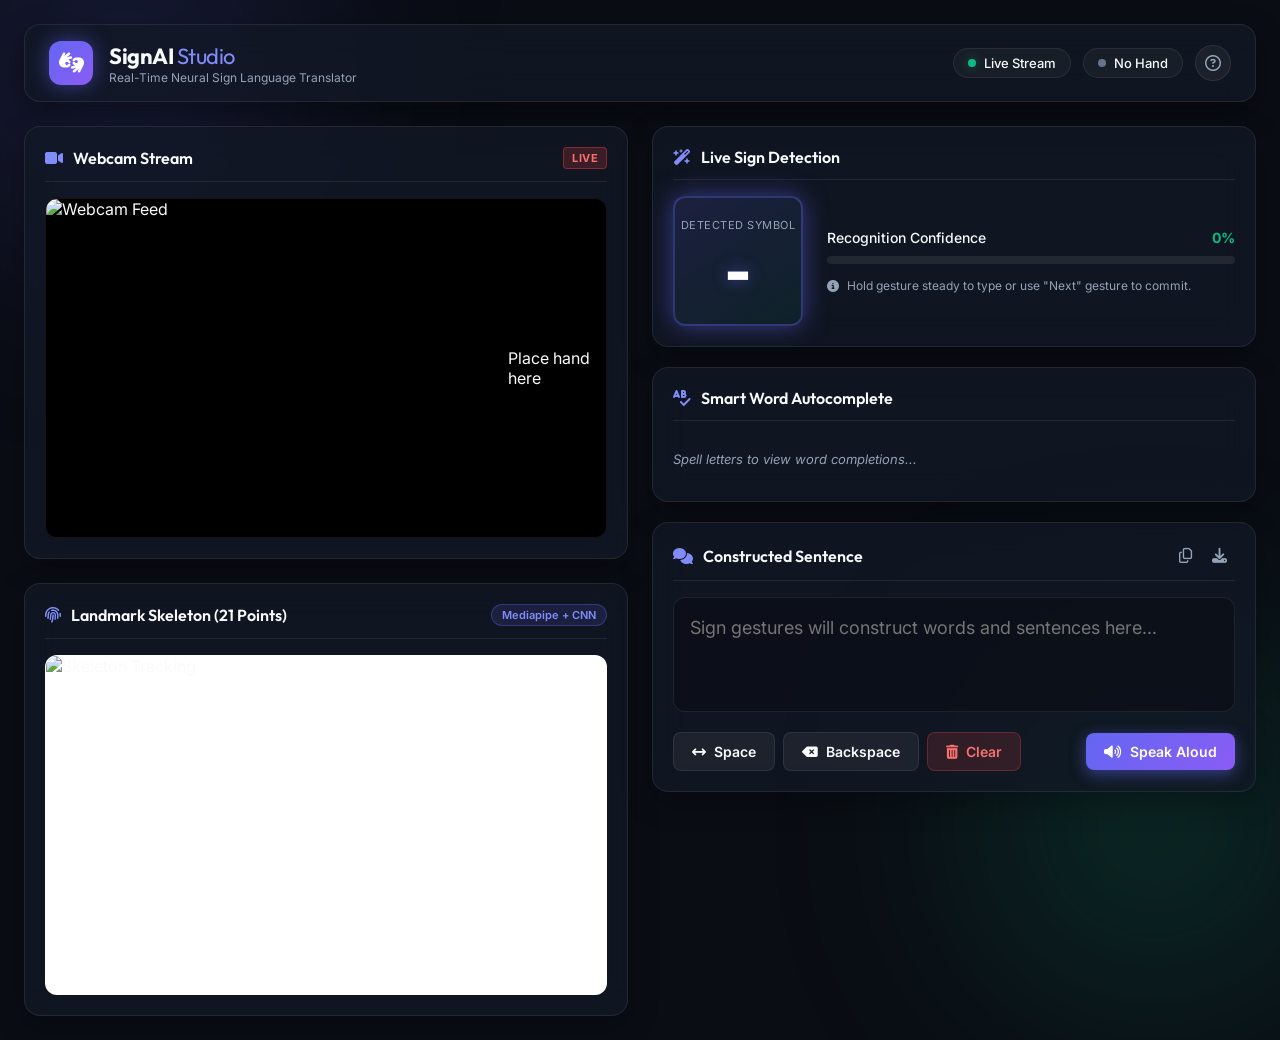
==== templates/index.html @ 59ae4031 "Initial commit: Sign Language To Text and Speech Recognition System with Modern Web UI" ====
<!DOCTYPE html>
<html lang="en">
<head>
    <meta charset="UTF-8">
    <meta name="viewport" content="width=device-width, initial-scale=1.0">
    <title>SignAI - Real-Time Sign Language to Speech</title>
    <!-- Google Fonts -->
    <link rel="preconnect" href="https://fonts.googleapis.com">
    <link rel="preconnect" href="https://fonts.gstatic.com" crossorigin>
    <link href="https://fonts.googleapis.com/css2?family=Inter:wght@300;400;500;600;700&family=Outfit:wght@400;500;600;700;800&display=swap" rel="stylesheet">
    <!-- FontAwesome Icons -->
    <link rel="stylesheet" href="https://cdnjs.cloudflare.com/ajax/libs/font-awesome/6.4.0/css/all.min.css">
    <link rel="stylesheet" href="/static/style.css">
</head>
<body class="dark-theme">
    <!-- Background glow ambient effects -->
    <div class="glow-orb glow-top-left"></div>
    <div class="glow-orb glow-bottom-right"></div>

    <div class="app-container">
        <!-- Top Navbar -->
        <header class="app-header">
            <div class="brand">
                <div class="brand-icon">
                    <i class="fa-solid fa-hands-asl-interpreting"></i>
                </div>
                <div class="brand-text">
                    <h1>SignAI <span>Studio</span></h1>
                    <p>Real-Time Neural Sign Language Translator</p>
                </div>
            </div>

            <div class="header-badges">
                <div class="status-badge" id="camera-status">
                    <span class="status-dot green pulse"></span>
                    <span>Live Stream</span>
                </div>
                <div class="status-badge" id="hand-status">
                    <span class="status-dot gray" id="hand-indicator"></span>
                    <span id="hand-text">No Hand</span>
                </div>
                <button class="btn-icon" id="btn-info-modal" title="ASL Gesture Reference Chart">
                    <i class="fa-regular fa-circle-question"></i>
                </button>
            </div>
        </header>

        <!-- Main Grid Layout -->
        <main class="app-grid">
            <!-- Left Column: Video Feeds -->
            <section class="video-section">
                <!-- Camera Feed Card -->
                <div class="card video-card">
                    <div class="card-header">
                        <div class="card-title">
                            <i class="fa-solid fa-video"></i>
                            <span>Webcam Stream</span>
                        </div>
                        <div class="live-tag">LIVE</div>
                    </div>
                    <div class="video-wrapper">
                        <img src="/video_feed" alt="Webcam Feed" id="camera-stream" class="stream-img">
                        <div class="stream-overlay">
                            <div class="roi-guide">
                                <span>Place hand here</span>
                            </div>
                        </div>
                    </div>
                </div>

                <!-- Skeleton Tracking Card -->
                <div class="card video-card">
                    <div class="card-header">
                        <div class="card-title">
                            <i class="fa-solid fa-fingerprint"></i>
                            <span>Landmark Skeleton (21 Points)</span>
                        </div>
                        <div class="badge-ai">Mediapipe + CNN</div>
                    </div>
                    <div class="video-wrapper skeleton-wrapper">
                        <img src="/skeleton_feed" alt="Skeleton Tracking" id="skeleton-stream" class="stream-img">
                    </div>
                </div>
            </section>

            <!-- Right Column: Recognition & Synthesis Studio -->
            <section class="control-section">
                <!-- Live Prediction Card -->
                <div class="card prediction-card">
                    <div class="card-header">
                        <div class="card-title">
                            <i class="fa-solid fa-wand-magic-sparkles"></i>
                            <span>Live Sign Detection</span>
                        </div>
                    </div>
                    
                    <div class="prediction-body">
                        <div class="char-display-box" id="char-box">
                            <span class="char-label">Detected Symbol</span>
                            <div class="char-value" id="current-char">-</div>
                        </div>
                        <div class="pred-meta">
                            <div class="meta-row">
                                <span>Recognition Confidence</span>
                                <span class="conf-percent" id="conf-val">0%</span>
                            </div>
                            <div class="conf-bar-bg">
                                <div class="conf-bar-fill" id="conf-bar"></div>
                            </div>
                            <div class="meta-help">
                                <i class="fa-solid fa-circle-info"></i>
                                <span>Hold gesture steady to type or use "Next" gesture to commit.</span>
                            </div>
                        </div>
                    </div>
                </div>

                <!-- Suggestions Panel -->
                <div class="card suggestions-card">
                    <div class="card-header">
                        <div class="card-title">
                            <i class="fa-solid fa-spell-check"></i>
                            <span>Smart Word Autocomplete</span>
                        </div>
                    </div>
                    <div class="suggestions-list" id="suggestions-container">
                        <span class="no-suggestions">Spell letters to view word completions...</span>
                    </div>
                </div>

                <!-- Sentence Composer & Speech Output -->
                <div class="card composer-card">
                    <div class="card-header">
                        <div class="card-title">
                            <i class="fa-solid fa-comments"></i>
                            <span>Constructed Sentence</span>
                        </div>
                        <div class="card-actions">
                            <button class="btn-mini" id="btn-copy" title="Copy text to clipboard">
                                <i class="fa-regular fa-copy"></i>
                            </button>
                            <button class="btn-mini" id="btn-download" title="Export transcript">
                                <i class="fa-solid fa-download"></i>
                            </button>
                        </div>
                    </div>
                    
                    <div class="composer-body">
                        <textarea id="sentence-text" rows="3" placeholder="Sign gestures will construct words and sentences here..."></textarea>
                    </div>

                    <!-- Action Buttons Toolbar -->
                    <div class="composer-toolbar">
                        <div class="key-actions">
                            <button class="btn btn-secondary" id="btn-space" title="Add space">
                                <i class="fa-solid fa-arrows-left-right"></i> Space
                            </button>
                            <button class="btn btn-secondary" id="btn-backspace" title="Delete last letter">
                                <i class="fa-solid fa-delete-left"></i> Backspace
                            </button>
                            <button class="btn btn-danger" id="btn-clear" title="Clear text">
                                <i class="fa-solid fa-trash-can"></i> Clear
                            </button>
                        </div>

                        <button class="btn btn-primary btn-speak" id="btn-speak">
                            <i class="fa-solid fa-volume-high"></i>
                            <span>Speak Aloud</span>
                        </button>
                    </div>
                </div>
            </section>
        </main>
    </div>

    <!-- ASL Reference Chart Modal -->
    <div class="modal-backdrop" id="chart-modal">
        <div class="modal-card">
            <div class="modal-header">
                <h3><i class="fa-solid fa-hand"></i> American Sign Language Fingerspelling Guide</h3>
                <button class="btn-close" id="btn-close-modal"><i class="fa-solid fa-xmark"></i></button>
            </div>
            <div class="modal-body">
                <p>Hold each gesture inside the camera bounding box steady to register the alphabet letter.</p>
                <div class="asl-grid">
                    <div class="asl-item"><strong>A</strong><span>Fist with thumb aside</span></div>
                    <div class="asl-item"><strong>B</strong><span>Open palm, thumb across</span></div>
                    <div class="asl-item"><strong>C</strong><span>Curved 'C' shaped hand</span></div>
                    <div class="asl-item"><strong>D</strong><span>Index finger up</span></div>
                    <div class="asl-item"><strong>E</strong><span>Curled fingertips touching thumb</span></div>
                    <div class="asl-item"><strong>F</strong><span>Index & thumb touching ('OK')</span></div>
                    <div class="asl-item"><strong>G</strong><span>Index pointing sideways</span></div>
                    <div class="asl-item"><strong>H</strong><span>Index & middle pointing sideways</span></div>
                    <div class="asl-item"><strong>I</strong><span>Pinky finger up</span></div>
                    <div class="asl-item"><strong>L</strong><span>'L' shape with thumb & index</span></div>
                    <div class="asl-item"><strong>O</strong><span>'O' shape fingers</span></div>
                    <div class="asl-item"><strong>V</strong><span>'V' peace sign</span></div>
                    <div class="asl-item"><strong>W</strong><span>3 middle fingers up</span></div>
                    <div class="asl-item"><strong>Y</strong><span>Thumb and pinky extended</span></div>
                </div>
            </div>
        </div>
    </div>

    <script src="/static/app.js"></script>
</body>
</html>
---- static/style.css ----
:root {
    --bg-main: #0a0d14;
    --bg-card: rgba(18, 24, 38, 0.75);
    --bg-card-hover: rgba(26, 35, 55, 0.85);
    --border-color: rgba(255, 255, 255, 0.08);
    --border-accent: rgba(99, 102, 241, 0.35);
    
    --primary: #6366f1;
    --primary-glow: rgba(99, 102, 241, 0.5);
    --primary-light: #818cf8;
    
    --emerald: #10b981;
    --emerald-glow: rgba(16, 185, 129, 0.4);
    
    --danger: #ef4444;
    --text-main: #f8fafc;
    --text-muted: #94a3b8;
    
    --font-heading: 'Outfit', sans-serif;
    --font-body: 'Inter', sans-serif;
    
    --radius-lg: 16px;
    --radius-md: 12px;
    --radius-sm: 8px;
}

* {
    margin: 0;
    padding: 0;
    box-sizing: border-box;
}

body {
    background-color: var(--bg-main);
    color: var(--text-main);
    font-family: var(--font-body);
    min-height: 100vh;
    overflow-x: hidden;
    position: relative;
}

/* Ambient glow blobs */
.glow-orb {
    position: fixed;
    width: 450px;
    height: 450px;
    border-radius: 50%;
    filter: blur(120px);
    pointer-events: none;
    z-index: 0;
    opacity: 0.35;
}

.glow-top-left {
    top: -150px;
    left: -100px;
    background: radial-gradient(circle, var(--primary) 0%, transparent 70%);
}

.glow-bottom-right {
    bottom: -150px;
    right: -100px;
    background: radial-gradient(circle, var(--emerald) 0%, transparent 70%);
}

.app-container {
    max-width: 1400px;
    margin: 0 auto;
    padding: 24px;
    position: relative;
    z-index: 1;
}

/* Top Navbar */
.app-header {
    display: flex;
    justify-content: space-between;
    align-items: center;
    padding: 16px 24px;
    background: var(--bg-card);
    backdrop-filter: blur(16px);
    border: 1px solid var(--border-color);
    border-radius: var(--radius-lg);
    margin-bottom: 24px;
    box-shadow: 0 10px 30px rgba(0, 0, 0, 0.4);
}

.brand {
    display: flex;
    align-items: center;
    gap: 16px;
}

.brand-icon {
    width: 44px;
    height: 44px;
    background: linear-gradient(135deg, var(--primary), #8b5cf6);
    border-radius: var(--radius-md);
    display: flex;
    align-items: center;
    justify-content: center;
    font-size: 20px;
    color: #fff;
    box-shadow: 0 0 20px var(--primary-glow);
}

.brand-text h1 {
    font-family: var(--font-heading);
    font-size: 22px;
    font-weight: 700;
    letter-spacing: -0.5px;
}

.brand-text h1 span {
    color: var(--primary-light);
    font-weight: 400;
}

.brand-text p {
    font-size: 12px;
    color: var(--text-muted);
}

.header-badges {
    display: flex;
    align-items: center;
    gap: 12px;
}

.status-badge {
    display: flex;
    align-items: center;
    gap: 8px;
    padding: 6px 14px;
    background: rgba(255, 255, 255, 0.04);
    border: 1px solid var(--border-color);
    border-radius: 30px;
    font-size: 13px;
    font-weight: 500;
}

.status-dot {
    width: 8px;
    height: 8px;
    border-radius: 50%;
}

.status-dot.green {
    background-color: var(--emerald);
    box-shadow: 0 0 10px var(--emerald-glow);
}

.status-dot.gray {
    background-color: #64748b;
}

.pulse {
    animation: pulse-animation 2s infinite;
}

@keyframes pulse-animation {
    0% { transform: scale(0.95); opacity: 0.8; }
    50% { transform: scale(1.2); opacity: 1; box-shadow: 0 0 14px var(--emerald-glow); }
    100% { transform: scale(0.95); opacity: 0.8; }
}

.btn-icon {
    width: 36px;
    height: 36px;
    border-radius: 50%;
    background: rgba(255, 255, 255, 0.05);
    border: 1px solid var(--border-color);
    color: var(--text-muted);
    font-size: 16px;
    cursor: pointer;
    display: flex;
    align-items: center;
    justify-content: center;
    transition: all 0.2s ease;
}

.btn-icon:hover {
    color: var(--text-main);
    background: rgba(255, 255, 255, 0.12);
    border-color: var(--primary);
}

/* App Grid */
.app-grid {
    display: grid;
    grid-template-columns: 1fr 1fr;
    gap: 24px;
}

@media (max-width: 1024px) {
    .app-grid {
        grid-template-columns: 1fr;
    }
}

/* Cards */
.card {
    background: var(--bg-card);
    backdrop-filter: blur(16px);
    border: 1px solid var(--border-color);
    border-radius: var(--radius-lg);
    padding: 20px;
    box-shadow: 0 10px 30px rgba(0, 0, 0, 0.3);
    transition: all 0.3s ease;
}

.card-header {
    display: flex;
    justify-content: space-between;
    align-items: center;
    margin-bottom: 16px;
    padding-bottom: 12px;
    border-bottom: 1px solid var(--border-color);
}

.card-title {
    display: flex;
    align-items: center;
    gap: 10px;
    font-family: var(--font-heading);
    font-size: 16px;
    font-weight: 600;
    color: var(--text-main);
}

.card-title i {
    color: var(--primary-light);
}

.live-tag {
    background: rgba(239, 68, 68, 0.2);
    color: #f87171;
    border: 1px solid rgba(239, 68, 68, 0.4);
    font-size: 11px;
    font-weight: 700;
    padding: 3px 8px;
    border-radius: 4px;
    letter-spacing: 0.5px;
}

.badge-ai {
    background: rgba(99, 102, 241, 0.15);
    color: var(--primary-light);
    border: 1px solid var(--border-accent);
    font-size: 11px;
    font-weight: 600;
    padding: 3px 10px;
    border-radius: 20px;
}

/* Video Section */
.video-section {
    display: flex;
    flex-direction: column;
    gap: 24px;
}

.video-wrapper {
    position: relative;
    width: 100%;
    height: 340px;
    background: #000;
    border-radius: var(--radius-md);
    overflow: hidden;
    display: flex;
    align-items: center;
    justify-content: center;
    border: 1px solid var(--border-color);
}

.stream-img {
    width: 100%;
    height: 100%;
    object-fit: cover;
}

.skeleton-wrapper {
    background: #fff;
}

.skeleton-wrapper .stream-img {
    object-fit: contain;
}

/* Control Section */
.control-section {
    display: flex;
    flex-direction: column;
    gap: 20px;
}

/* Prediction Card */
.prediction-body {
    display: flex;
    align-items: center;
    gap: 24px;
}

.char-display-box {
    width: 130px;
    height: 130px;
    background: linear-gradient(145deg, rgba(99, 102, 241, 0.15), rgba(16, 185, 129, 0.08));
    border: 2px solid var(--border-accent);
    border-radius: var(--radius-md);
    display: flex;
    flex-direction: column;
    align-items: center;
    justify-content: center;
    box-shadow: 0 0 25px var(--primary-glow);
    transition: transform 0.2s cubic-bezier(0.34, 1.56, 0.64, 1);
}

.char-label {
    font-size: 11px;
    text-transform: uppercase;
    letter-spacing: 0.5px;
    color: var(--text-muted);
    margin-bottom: 2px;
}

.char-value {
    font-family: var(--font-heading);
    font-size: 56px;
    font-weight: 800;
    color: #fff;
    text-shadow: 0 0 15px var(--primary-glow);
}

.char-bump {
    transform: scale(1.08);
}

.pred-meta {
    flex: 1;
    display: flex;
    flex-direction: column;
    gap: 10px;
}

.meta-row {
    display: flex;
    justify-content: space-between;
    font-size: 14px;
    font-weight: 500;
}

.conf-percent {
    color: var(--emerald);
    font-weight: 700;
}

.conf-bar-bg {
    width: 100%;
    height: 8px;
    background: rgba(255, 255, 255, 0.08);
    border-radius: 10px;
    overflow: hidden;
}

.conf-bar-fill {
    width: 0%;
    height: 100%;
    background: linear-gradient(90deg, var(--primary), var(--emerald));
    border-radius: 10px;
    transition: width 0.3s ease;
}

.meta-help {
    display: flex;
    align-items: center;
    gap: 8px;
    font-size: 12px;
    color: var(--text-muted);
    margin-top: 4px;
}

/* Suggestions Card */
.suggestions-list {
    display: flex;
    flex-wrap: wrap;
    gap: 10px;
    min-height: 44px;
    align-items: center;
}

.no-suggestions {
    font-size: 13px;
    color: var(--text-muted);
    font-style: italic;
}

.suggestion-chip {
    background: rgba(99, 102, 241, 0.15);
    border: 1px solid var(--border-accent);
    color: var(--text-main);
    padding: 8px 16px;
    border-radius: 30px;
    font-size: 13px;
    font-weight: 600;
    cursor: pointer;
    transition: all 0.2s ease;
}

.suggestion-chip:hover {
    background: var(--primary);
    transform: translateY(-2px);
    box-shadow: 0 4px 15px var(--primary-glow);
}

/* Composer Card */
.composer-body textarea {
    width: 100%;
    background: rgba(10, 13, 20, 0.6);
    border: 1px solid var(--border-color);
    border-radius: var(--radius-md);
    padding: 16px;
    color: #fff;
    font-family: var(--font-body);
    font-size: 18px;
    line-height: 1.5;
    resize: none;
    outline: none;
    transition: border-color 0.2s;
}

.composer-body textarea:focus {
    border-color: var(--primary);
    box-shadow: 0 0 15px rgba(99, 102, 241, 0.2);
}

.composer-toolbar {
    display: flex;
    justify-content: space-between;
    align-items: center;
    margin-top: 16px;
    flex-wrap: wrap;
    gap: 12px;
}

.key-actions {
    display: flex;
    gap: 8px;
}

.btn {
    display: inline-flex;
    align-items: center;
    gap: 8px;
    padding: 10px 18px;
    border-radius: var(--radius-sm);
    font-family: var(--font-body);
    font-size: 14px;
    font-weight: 600;
    cursor: pointer;
    border: none;
    transition: all 0.2s ease;
}

.btn-secondary {
    background: rgba(255, 255, 255, 0.06);
    color: var(--text-main);
    border: 1px solid var(--border-color);
}

.btn-secondary:hover {
    background: rgba(255, 255, 255, 0.12);
}

.btn-danger {
    background: rgba(239, 68, 68, 0.15);
    color: #f87171;
    border: 1px solid rgba(239, 68, 68, 0.3);
}

.btn-danger:hover {
    background: rgba(239, 68, 68, 0.3);
}

.btn-primary {
    background: linear-gradient(135deg, var(--primary), #8b5cf6);
    color: #fff;
    box-shadow: 0 4px 15px var(--primary-glow);
}

.btn-primary:hover {
    transform: translateY(-2px);
    box-shadow: 0 6px 20px var(--primary-glow);
}

.btn-mini {
    background: transparent;
    border: none;
    color: var(--text-muted);
    font-size: 15px;
    cursor: pointer;
    padding: 4px 8px;
    border-radius: 4px;
    transition: color 0.2s;
}

.btn-mini:hover {
    color: #fff;
}

/* Modal */
.modal-backdrop {
    position: fixed;
    top: 0;
    left: 0;
    width: 100vw;
    height: 100vh;
    background: rgba(0, 0, 0, 0.7);
    backdrop-filter: blur(8px);
    display: none;
    align-items: center;
    justify-content: center;
    z-index: 100;
}

.modal-backdrop.active {
    display: flex;
}

.modal-card {
    background: #131824;
    border: 1px solid var(--border-color);
    border-radius: var(--radius-lg);
    width: 90%;
    max-width: 680px;
    max-height: 80vh;
    overflow-y: auto;
    padding: 24px;
    box-shadow: 0 20px 40px rgba(0, 0, 0, 0.6);
}

.modal-header {
    display: flex;
    justify-content: space-between;
    align-items: center;
    margin-bottom: 16px;
    padding-bottom: 12px;
    border-bottom: 1px solid var(--border-color);
}

.modal-header h3 {
    font-family: var(--font-heading);
    font-size: 18px;
}

.btn-close {
    background: transparent;
    border: none;
    color: var(--text-muted);
    font-size: 18px;
    cursor: pointer;
}

.btn-close:hover {
    color: #fff;
}

.asl-grid {
    display: grid;
    grid-template-columns: repeat(auto-fill, minmax(180px, 1fr));
    gap: 12px;
    margin-top: 16px;
}

.asl-item {
    background: rgba(255, 255, 255, 0.03);
    border: 1px solid var(--border-color);
    border-radius: var(--radius-sm);
    padding: 10px 14px;
    display: flex;
    flex-direction: column;
    gap: 4px;
}

.asl-item strong {
    color: var(--primary-light);
    font-size: 16px;
}

.asl-item span {
    font-size: 12px;
    color: var(--text-muted);
}
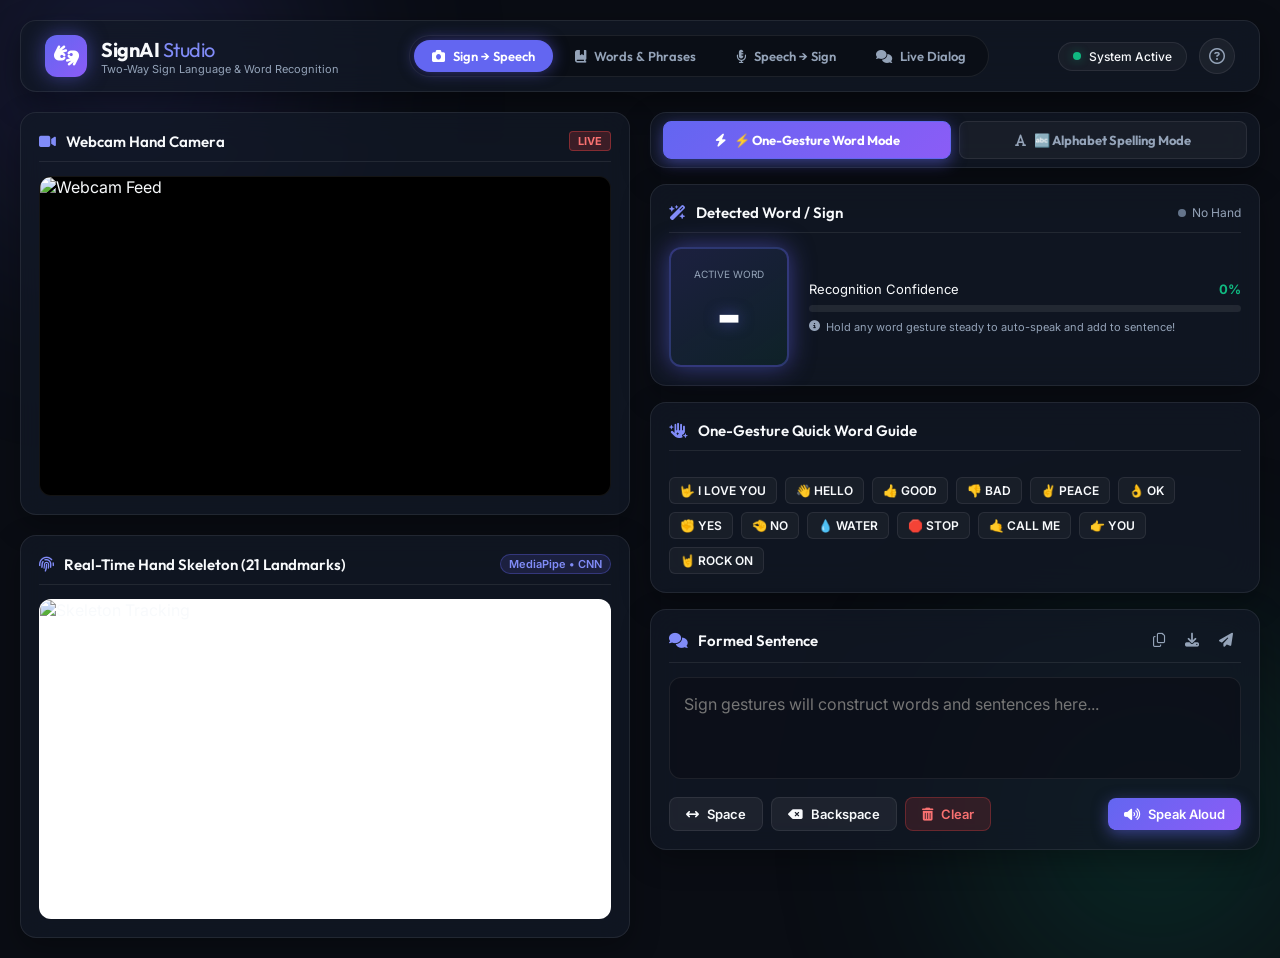
==== commit 9f7de285: "feat: 30+ FPS Zero-Lag Engine, One-Gesture Word Mode, Words & Phrases Studio with Meanings & Hand Me" ====
--- a/templates/index.html
+++ b/templates/index.html
@@ -3,7 +3,7 @@
 <head>
     <meta charset="UTF-8">
     <meta name="viewport" content="width=device-width, initial-scale=1.0">
-    <title>SignAI - Real-Time Sign Language to Speech</title>
+    <title>SignAI Studio - Two-Way Sign Language & Word Recognition</title>
     <!-- Google Fonts -->
     <link rel="preconnect" href="https://fonts.googleapis.com">
     <link rel="preconnect" href="https://fonts.gstatic.com" crossorigin>
@@ -13,12 +13,12 @@
     <link rel="stylesheet" href="/static/style.css">
 </head>
 <body class="dark-theme">
-    <!-- Background glow ambient effects -->
+    <!-- Ambient glowing backgrounds -->
     <div class="glow-orb glow-top-left"></div>
     <div class="glow-orb glow-bottom-right"></div>
 
     <div class="app-container">
-        <!-- Top Navbar -->
+        <!-- Top Navigation & Mode Switcher -->
         <header class="app-header">
             <div class="brand">
                 <div class="brand-icon">
@@ -26,18 +26,34 @@
                 </div>
                 <div class="brand-text">
                     <h1>SignAI <span>Studio</span></h1>
-                    <p>Real-Time Neural Sign Language Translator</p>
+                    <p>Two-Way Sign Language & Word Recognition</p>
                 </div>
             </div>
+
+            <!-- Mode Switcher Tabs -->
+            <nav class="mode-tabs">
+                <button class="tab-btn active" data-tab="tab-sign-to-speech">
+                    <i class="fa-solid fa-camera"></i>
+                    <span>Sign &rarr; Speech</span>
+                </button>
+                <button class="tab-btn" data-tab="tab-words-studio">
+                    <i class="fa-solid fa-book-bookmark"></i>
+                    <span>Words &amp; Phrases</span>
+                </button>
+                <button class="tab-btn" data-tab="tab-speech-to-sign">
+                    <i class="fa-solid fa-microphone-lines"></i>
+                    <span>Speech &rarr; Sign</span>
+                </button>
+                <button class="tab-btn" data-tab="tab-conversation">
+                    <i class="fa-solid fa-comments"></i>
+                    <span>Live Dialog</span>
+                </button>
+            </nav>
 
             <div class="header-badges">
                 <div class="status-badge" id="camera-status">
                     <span class="status-dot green pulse"></span>
-                    <span>Live Stream</span>
-                </div>
-                <div class="status-badge" id="hand-status">
-                    <span class="status-dot gray" id="hand-indicator"></span>
-                    <span id="hand-text">No Hand</span>
+                    <span id="live-indicator-text">System Active</span>
                 </div>
                 <button class="btn-icon" id="btn-info-modal" title="ASL Gesture Reference Chart">
                     <i class="fa-regular fa-circle-question"></i>
@@ -45,132 +61,386 @@
             </div>
         </header>
 
-        <!-- Main Grid Layout -->
-        <main class="app-grid">
-            <!-- Left Column: Video Feeds -->
-            <section class="video-section">
-                <!-- Camera Feed Card -->
-                <div class="card video-card">
+        <!-- TAB 1: Sign to Speech (Live Camera Recognition) -->
+        <section class="tab-content active" id="tab-sign-to-speech">
+            <main class="app-grid">
+                <!-- Left: Video & Skeleton Feeds -->
+                <div class="video-section">
+                    <div class="card video-card">
+                        <div class="card-header">
+                            <div class="card-title">
+                                <i class="fa-solid fa-video"></i>
+                                <span>Webcam Hand Camera</span>
+                            </div>
+                            <div class="live-tag">LIVE</div>
+                        </div>
+                        <div class="video-wrapper">
+                            <img src="/video_feed" alt="Webcam Feed" id="camera-stream" class="stream-img">
+                        </div>
+                    </div>
+
+                    <div class="card video-card">
+                        <div class="card-header">
+                            <div class="card-title">
+                                <i class="fa-solid fa-fingerprint"></i>
+                                <span>Real-Time Hand Skeleton (21 Landmarks)</span>
+                            </div>
+                            <div class="badge-ai">MediaPipe &bull; CNN</div>
+                        </div>
+                        <div class="video-wrapper skeleton-wrapper">
+                            <img src="/skeleton_feed" alt="Skeleton Tracking" id="skeleton-stream" class="stream-img">
+                        </div>
+                    </div>
+                </div>
+
+                <!-- Right: Recognition & Speech Panel -->
+                <div class="control-section">
+                    <!-- Mode Switcher -->
+                    <div class="card mode-selector-card">
+                        <div class="mode-toggle-group">
+                            <button class="mode-toggle-btn active" id="btn-mode-word" data-mode="word">
+                                <i class="fa-solid fa-bolt"></i>
+                                <span>⚡ One-Gesture Word Mode</span>
+                            </button>
+                            <button class="mode-toggle-btn" id="btn-mode-letter" data-mode="letter">
+                                <i class="fa-solid fa-font"></i>
+                                <span>🔤 Alphabet Spelling Mode</span>
+                            </button>
+                        </div>
+                    </div>
+
+                    <div class="card prediction-card">
+                        <div class="card-header">
+                            <div class="card-title">
+                                <i class="fa-solid fa-wand-magic-sparkles"></i>
+                                <span id="hud-title-text">Detected Word / Sign</span>
+                            </div>
+                            <div class="status-badge-inline" id="hand-status">
+                                <span class="status-dot gray" id="hand-indicator"></span>
+                                <span id="hand-text">No Hand</span>
+                            </div>
+                        </div>
+                        
+                        <div class="prediction-body">
+                            <div class="char-display-box" id="char-box">
+                                <span class="char-label" id="char-box-label">Active Word</span>
+                                <div class="char-value" id="current-char">-</div>
+                            </div>
+                            <div class="pred-meta">
+                                <div class="meta-row">
+                                    <span>Recognition Confidence</span>
+                                    <span class="conf-percent" id="conf-val">0%</span>
+                                </div>
+                                <div class="conf-bar-bg">
+                                    <div class="conf-bar-fill" id="conf-bar"></div>
+                                </div>
+                                <div class="meta-help" id="meta-help-text">
+                                    <i class="fa-solid fa-circle-info"></i>
+                                    <span>Hold any word gesture steady to auto-speak and add to sentence!</span>
+                                </div>
+                            </div>
+                        </div>
+                    </div>
+
+                    <!-- One-Gesture Cheat Sheet Chips -->
+                    <div class="card word-cheatsheet-card" id="word-cheatsheet-box">
+                        <div class="card-header">
+                            <div class="card-title">
+                                <i class="fa-solid fa-hand-sparkles"></i>
+                                <span>One-Gesture Quick Word Guide</span>
+                            </div>
+                        </div>
+                        <div class="cheatsheet-chips">
+                            <span class="cheat-chip" title="Thumb, Index & Pinky Up">🤟 I LOVE YOU</span>
+                            <span class="cheat-chip" title="Open 5 Palm">👋 HELLO</span>
+                            <span class="cheat-chip" title="Thumb Up">👍 GOOD</span>
+                            <span class="cheat-chip" title="Thumb Down">👎 BAD</span>
+                            <span class="cheat-chip" title="V Sign">✌️ PEACE</span>
+                            <span class="cheat-chip" title="Index & Thumb Circle">👌 OK</span>
+                            <span class="cheat-chip" title="Closed Fist">✊ YES</span>
+                            <span class="cheat-chip" title="Pinch">🤏 NO</span>
+                            <span class="cheat-chip" title="W Sign (3 Fingers)">💧 WATER</span>
+                            <span class="cheat-chip" title="4 Fingers Up Flat">🛑 STOP</span>
+                            <span class="cheat-chip" title="Shaka Thumb & Pinky">🤙 CALL ME</span>
+                            <span class="cheat-chip" title="Pointing Index">👉 YOU</span>
+                            <span class="cheat-chip" title="Index & Pinky Up">🤘 ROCK ON</span>
+                        </div>
+                    </div>
+
+                    <div class="card suggestions-card" id="suggestions-card" style="display: none;">
+                        <div class="card-header">
+                            <div class="card-title">
+                                <i class="fa-solid fa-spell-check"></i>
+                                <span>Smart Word Suggestions</span>
+                            </div>
+                        </div>
+                        <div class="suggestions-list" id="suggestions-container">
+                            <span class="no-suggestions">Spell letters to view completions...</span>
+                        </div>
+                    </div>
+
+                    <div class="card composer-card">
+                        <div class="card-header">
+                            <div class="card-title">
+                                <i class="fa-solid fa-comments"></i>
+                                <span>Formed Sentence</span>
+                            </div>
+                            <div class="card-actions">
+                                <button class="btn-mini" id="btn-copy" title="Copy text">
+                                    <i class="fa-regular fa-copy"></i>
+                                </button>
+                                <button class="btn-mini" id="btn-download" title="Download text">
+                                    <i class="fa-solid fa-download"></i>
+                                </button>
+                                <button class="btn-mini" id="btn-send-to-dialog" title="Send to Live Dialog">
+                                    <i class="fa-solid fa-paper-plane"></i>
+                                </button>
+                            </div>
+                        </div>
+                        
+                        <div class="composer-body">
+                            <textarea id="sentence-text" rows="3" placeholder="Sign gestures will construct words and sentences here..."></textarea>
+                        </div>
+
+                        <div class="composer-toolbar">
+                            <div class="key-actions">
+                                <button class="btn btn-secondary" id="btn-space">
+                                    <i class="fa-solid fa-arrows-left-right"></i> Space
+                                </button>
+                                <button class="btn btn-secondary" id="btn-backspace">
+                                    <i class="fa-solid fa-delete-left"></i> Backspace
+                                </button>
+                                <button class="btn btn-danger" id="btn-clear">
+                                    <i class="fa-solid fa-trash-can"></i> Clear
+                                </button>
+                            </div>
+
+                            <button class="btn btn-primary btn-speak" id="btn-speak">
+                                <i class="fa-solid fa-volume-high"></i>
+                                <span>Speak Aloud</span>
+                            </button>
+                        </div>
+                    </div>
+                </div>
+            </main>
+        </section>
+
+        <!-- TAB 2: WORDS & PHRASES STUDIO (NEW!) -->
+        <section class="tab-content" id="tab-words-studio">
+            <main class="words-studio-container">
+                <!-- Top Toolbar: Search & Category Filters -->
+                <div class="card words-header-card">
+                    <div class="words-search-row">
+                        <div class="search-input-wrapper">
+                            <i class="fa-solid fa-magnifying-glass"></i>
+                            <input type="text" id="word-search-input" placeholder="Search words or phrases (e.g. Water, Thank you, Home, Happy)...">
+                        </div>
+                        <div class="words-stats-badge">
+                            <span id="words-count-label">50+ Words Available</span>
+                        </div>
+                    </div>
+
+                    <div class="category-pills" id="category-pills">
+                        <button class="cat-pill active" data-category="All">🌟 All</button>
+                        <button class="cat-pill" data-category="Greetings">👋 Greetings</button>
+                        <button class="cat-pill" data-category="Essentials">🆘 Essentials</button>
+                        <button class="cat-pill" data-category="Food &amp; Drink">🍎 Food &amp; Drink</button>
+                        <button class="cat-pill" data-category="Daily Life">🏠 Daily Life</button>
+                        <button class="cat-pill" data-category="Feelings">😊 Feelings</button>
+                        <button class="cat-pill" data-category="Questions">❓ Questions</button>
+                    </div>
+                </div>
+
+                <!-- Word Practice Overlay (When a word is being practiced live) -->
+                <div class="card word-practice-card" id="word-practice-box" style="display: none;">
+                    <div class="practice-header">
+                        <div class="practice-title">
+                            <i class="fa-solid fa-bullseye"></i>
+                            <span>Live Camera Word Practice</span>
+                        </div>
+                        <button class="btn-mini btn-close-practice" id="btn-close-practice"><i class="fa-solid fa-xmark"></i> Close Practice</button>
+                    </div>
+                    <div class="practice-body">
+                        <div class="target-word-display">
+                            <div class="target-word-title" id="practice-word-title">WATER</div>
+                            <div class="target-letters-container" id="practice-letters-row">
+                                <!-- Dynamic letter checklist badges -->
+                            </div>
+                        </div>
+                        <div class="practice-progress-bar-bg">
+                            <div class="practice-progress-bar-fill" id="practice-progress-bar" style="width: 0%;"></div>
+                        </div>
+                        <div class="practice-tip" id="practice-word-tip">Sign each letter in front of the camera to complete the word!</div>
+                    </div>
+                </div>
+
+                <!-- Words Grid -->
+                <div class="words-grid" id="words-grid">
+                    <!-- Dynamic Word Cards injected here -->
+                </div>
+            </main>
+        </section>
+
+        <!-- TAB 3: Speech & Text to Sign Language -->
+        <section class="tab-content" id="tab-speech-to-sign">
+            <main class="speech-sign-grid">
+                <!-- Left: Gesture Animator Canvas Stage -->
+                <div class="card gesture-stage-card">
                     <div class="card-header">
                         <div class="card-title">
-                            <i class="fa-solid fa-video"></i>
-                            <span>Webcam Stream</span>
-                        </div>
-                        <div class="live-tag">LIVE</div>
-                    </div>
-                    <div class="video-wrapper">
-                        <img src="/video_feed" alt="Webcam Feed" id="camera-stream" class="stream-img">
-                        <div class="stream-overlay">
-                            <div class="roi-guide">
-                                <span>Place hand here</span>
-                            </div>
-                        </div>
-                    </div>
-                </div>
-
-                <!-- Skeleton Tracking Card -->
-                <div class="card video-card">
-                    <div class="card-header">
-                        <div class="card-title">
-                            <i class="fa-solid fa-fingerprint"></i>
-                            <span>Landmark Skeleton (21 Points)</span>
-                        </div>
-                        <div class="badge-ai">Mediapipe + CNN</div>
-                    </div>
-                    <div class="video-wrapper skeleton-wrapper">
-                        <img src="/skeleton_feed" alt="Skeleton Tracking" id="skeleton-stream" class="stream-img">
-                    </div>
-                </div>
-            </section>
-
-            <!-- Right Column: Recognition & Synthesis Studio -->
-            <section class="control-section">
-                <!-- Live Prediction Card -->
-                <div class="card prediction-card">
-                    <div class="card-header">
-                        <div class="card-title">
-                            <i class="fa-solid fa-wand-magic-sparkles"></i>
-                            <span>Live Sign Detection</span>
-                        </div>
-                    </div>
-                    
-                    <div class="prediction-body">
-                        <div class="char-display-box" id="char-box">
-                            <span class="char-label">Detected Symbol</span>
-                            <div class="char-value" id="current-char">-</div>
-                        </div>
-                        <div class="pred-meta">
-                            <div class="meta-row">
-                                <span>Recognition Confidence</span>
-                                <span class="conf-percent" id="conf-val">0%</span>
-                            </div>
-                            <div class="conf-bar-bg">
-                                <div class="conf-bar-fill" id="conf-bar"></div>
-                            </div>
-                            <div class="meta-help">
-                                <i class="fa-solid fa-circle-info"></i>
-                                <span>Hold gesture steady to type or use "Next" gesture to commit.</span>
-                            </div>
-                        </div>
-                    </div>
-                </div>
-
-                <!-- Suggestions Panel -->
-                <div class="card suggestions-card">
-                    <div class="card-header">
-                        <div class="card-title">
-                            <i class="fa-solid fa-spell-check"></i>
-                            <span>Smart Word Autocomplete</span>
-                        </div>
-                    </div>
-                    <div class="suggestions-list" id="suggestions-container">
-                        <span class="no-suggestions">Spell letters to view word completions...</span>
-                    </div>
-                </div>
-
-                <!-- Sentence Composer & Speech Output -->
-                <div class="card composer-card">
+                            <i class="fa-solid fa-hand"></i>
+                            <span>Sign Language Animation Stage</span>
+                        </div>
+                        <div class="gesture-status" id="anim-status-badge">Ready</div>
+                    </div>
+
+                    <div class="stage-canvas-wrapper">
+                        <canvas id="gesture-canvas" width="400" height="400"></canvas>
+                        
+                        <div class="stage-overlay-info">
+                            <div class="active-sign-badge" id="active-sign-badge">
+                                <span class="active-sign-letter" id="active-sign-letter">-</span>
+                                <span class="active-sign-desc" id="active-sign-desc">Awaiting input</span>
+                            </div>
+                        </div>
+                    </div>
+
+                    <!-- Animation Timeline Controls -->
+                    <div class="player-controls">
+                        <div class="timeline-bar-container">
+                            <input type="range" id="anim-scrubber" min="0" max="100" value="0" step="1">
+                        </div>
+
+                        <div class="controls-row">
+                            <div class="playback-buttons">
+                                <button class="btn-control" id="btn-anim-prev" title="Previous Sign">
+                                    <i class="fa-solid fa-backward-step"></i>
+                                </button>
+                                <button class="btn-control btn-play" id="btn-anim-play" title="Play / Pause">
+                                    <i class="fa-solid fa-play" id="play-icon"></i>
+                                </button>
+                                <button class="btn-control" id="btn-anim-next" title="Next Sign">
+                                    <i class="fa-solid fa-forward-step"></i>
+                                </button>
+                                <button class="btn-control" id="btn-anim-replay" title="Replay Sequence">
+                                    <i class="fa-solid fa-rotate-right"></i>
+                                </button>
+                            </div>
+
+                            <div class="speed-selector">
+                                <span>Speed:</span>
+                                <button class="btn-speed" data-speed="0.5">0.5x</button>
+                                <button class="btn-speed active" data-speed="1.0">1.0x</button>
+                                <button class="btn-speed" data-speed="1.5">1.5x</button>
+                                <button class="btn-speed" data-speed="2.0">2.0x</button>
+                            </div>
+                        </div>
+                    </div>
+
+                    <!-- Synchronized Letter Sequence Strip -->
+                    <div class="sequence-strip-wrapper">
+                        <div class="sequence-label">Spelling Sequence:</div>
+                        <div class="sequence-tiles" id="sequence-tiles">
+                            <span class="no-sequence">Type or speak a message to generate signs...</span>
+                        </div>
+                    </div>
+                </div>
+
+                <!-- Right: Speech & Text Input Studio -->
+                <div class="speech-input-section">
+                    <div class="card voice-input-card">
+                        <div class="card-header">
+                            <div class="card-title">
+                                <i class="fa-solid fa-microphone"></i>
+                                <span>Live Voice Recognition</span>
+                            </div>
+                        </div>
+                        <div class="voice-body">
+                            <button class="btn-mic" id="btn-voice-record">
+                                <div class="mic-ripple"></div>
+                                <i class="fa-solid fa-microphone"></i>
+                            </button>
+                            <div class="voice-status-text" id="voice-status-text">Click microphone to speak</div>
+                            <div class="voice-waveform" id="voice-waveform">
+                                <div class="bar"></div><div class="bar"></div><div class="bar"></div>
+                                <div class="bar"></div><div class="bar"></div><div class="bar"></div>
+                            </div>
+                        </div>
+                    </div>
+
+                    <div class="card text-input-card">
+                        <div class="card-header">
+                            <div class="card-title">
+                                <i class="fa-solid fa-keyboard"></i>
+                                <span>Text to Sign Language</span>
+                            </div>
+                        </div>
+                        <div class="text-input-body">
+                            <textarea id="text-to-sign-input" rows="3" placeholder="Type words or sentences here (e.g. Hello, Thank you, How are you)..."></textarea>
+                            
+                            <div class="input-actions">
+                                <button class="btn btn-primary" id="btn-translate-to-sign">
+                                    <i class="fa-solid fa-wand-magic-sparkles"></i>
+                                    <span>Translate to Sign</span>
+                                </button>
+                                <button class="btn btn-secondary" id="btn-clear-text-input">
+                                    <i class="fa-solid fa-eraser"></i> Clear
+                                </button>
+                            </div>
+                        </div>
+
+                        <!-- Quick Phrase Chips -->
+                        <div class="quick-phrases">
+                            <div class="quick-title">Quick Phrases:</div>
+                            <div class="chips-row">
+                                <button class="chip-btn" data-phrase="HELLO">👋 HELLO</button>
+                                <button class="chip-btn" data-phrase="THANK YOU">🙏 THANK YOU</button>
+                                <button class="chip-btn" data-phrase="PLEASE">🤲 PLEASE</button>
+                                <button class="chip-btn" data-phrase="YES">✊ YES</button>
+                                <button class="chip-btn" data-phrase="NO">🤏 NO</button>
+                                <button class="chip-btn" data-phrase="HELP">🆘 HELP</button>
+                                <button class="chip-btn" data-phrase="I LOVE YOU">🤟 LOVE</button>
+                                <button class="chip-btn" data-phrase="GOODBYE">👋 GOODBYE</button>
+                            </div>
+                        </div>
+                    </div>
+                </div>
+            </main>
+        </section>
+
+        <!-- TAB 4: Two-Way Live Conversation Dialog -->
+        <section class="tab-content" id="tab-conversation">
+            <main class="conversation-grid">
+                <div class="card dialog-thread-card">
                     <div class="card-header">
                         <div class="card-title">
                             <i class="fa-solid fa-comments"></i>
-                            <span>Constructed Sentence</span>
+                            <span>Two-Way Conversation Dialog</span>
                         </div>
                         <div class="card-actions">
-                            <button class="btn-mini" id="btn-copy" title="Copy text to clipboard">
-                                <i class="fa-regular fa-copy"></i>
+                            <button class="btn btn-danger btn-mini-clear" id="btn-clear-dialog">
+                                <i class="fa-solid fa-trash-can"></i> Clear Chat
                             </button>
-                            <button class="btn-mini" id="btn-download" title="Export transcript">
-                                <i class="fa-solid fa-download"></i>
-                            </button>
-                        </div>
-                    </div>
-                    
-                    <div class="composer-body">
-                        <textarea id="sentence-text" rows="3" placeholder="Sign gestures will construct words and sentences here..."></textarea>
-                    </div>
-
-                    <!-- Action Buttons Toolbar -->
-                    <div class="composer-toolbar">
-                        <div class="key-actions">
-                            <button class="btn btn-secondary" id="btn-space" title="Add space">
-                                <i class="fa-solid fa-arrows-left-right"></i> Space
-                            </button>
-                            <button class="btn btn-secondary" id="btn-backspace" title="Delete last letter">
-                                <i class="fa-solid fa-delete-left"></i> Backspace
-                            </button>
-                            <button class="btn btn-danger" id="btn-clear" title="Clear text">
-                                <i class="fa-solid fa-trash-can"></i> Clear
-                            </button>
-                        </div>
-
-                        <button class="btn btn-primary btn-speak" id="btn-speak">
-                            <i class="fa-solid fa-volume-high"></i>
-                            <span>Speak Aloud</span>
+                        </div>
+                    </div>
+
+                    <div class="dialog-messages" id="dialog-messages">
+                        <div class="dialog-welcome">
+                            <i class="fa-solid fa-handshake-angle"></i>
+                            <h3>Two-Way Communication Active</h3>
+                            <p>Deaf user signs into camera ➔ translated into speech and text here.<br>Hearing user speaks or types ➔ translated into animated sign gestures.</p>
+                        </div>
+                    </div>
+
+                    <div class="dialog-composer">
+                        <input type="text" id="dialog-input" placeholder="Type a message to reply with sign language...">
+                        <button class="btn btn-primary" id="btn-dialog-send">
+                            <i class="fa-solid fa-paper-plane"></i>
                         </button>
                     </div>
                 </div>
-            </section>
-        </main>
+            </main>
+        </section>
     </div>
 
     <!-- ASL Reference Chart Modal -->
@@ -194,6 +464,7 @@
                     <div class="asl-item"><strong>I</strong><span>Pinky finger up</span></div>
                     <div class="asl-item"><strong>L</strong><span>'L' shape with thumb & index</span></div>
                     <div class="asl-item"><strong>O</strong><span>'O' shape fingers</span></div>
+                    <div class="asl-item"><strong>U</strong><span>Index & middle together</span></div>
                     <div class="asl-item"><strong>V</strong><span>'V' peace sign</span></div>
                     <div class="asl-item"><strong>W</strong><span>3 middle fingers up</span></div>
                     <div class="asl-item"><strong>Y</strong><span>Thumb and pinky extended</span></div>
@@ -202,6 +473,63 @@
         </div>
     </div>
 
+    <!-- Word Details & Meaning Breakdown Modal -->
+    <div class="modal-backdrop" id="word-meaning-modal">
+        <div class="modal-card modal-large">
+            <div class="modal-header">
+                <div class="modal-word-header">
+                    <span class="modal-word-emoji" id="modal-word-emoji">👋</span>
+                    <div>
+                        <h3 id="modal-word-title">HELLO</h3>
+                        <span class="word-category-tag" id="modal-word-category">Greetings</span>
+                    </div>
+                </div>
+                <button class="btn-close" id="btn-close-meaning-modal"><i class="fa-solid fa-xmark"></i></button>
+            </div>
+            <div class="modal-body">
+                <div class="word-detail-section">
+                    <div class="detail-block">
+                        <h4><i class="fa-solid fa-book-open"></i> Meaning &amp; Definition:</h4>
+                        <p class="detail-text" id="modal-word-meaning">-</p>
+                    </div>
+
+                    <div class="detail-block">
+                        <h4><i class="fa-solid fa-hands"></i> How to Sign (Step-by-Step Hand Mechanics):</h4>
+                        <div class="mechanics-box" id="modal-word-mechanics">-</div>
+                    </div>
+
+                    <div class="detail-block">
+                        <h4><i class="fa-solid fa-comment-dots"></i> Example Context in Communication:</h4>
+                        <blockquote class="example-quote" id="modal-word-example">"-"</blockquote>
+                    </div>
+
+                    <div class="detail-block">
+                        <h4><i class="fa-solid fa-face-smile"></i> Non-Manual Marker / Facial Expression:</h4>
+                        <div class="cultural-tip" id="modal-word-cultural">-</div>
+                    </div>
+
+                    <div class="detail-block">
+                        <h4><i class="fa-solid fa-cubes-stacked"></i> Fingerspelling Sequence:</h4>
+                        <div class="modal-spelling-strip" id="modal-spelling-strip"></div>
+                    </div>
+                </div>
+
+                <div class="modal-actions-footer">
+                    <button class="btn btn-secondary" id="btn-modal-speak">
+                        <i class="fa-solid fa-volume-high"></i> Pronounce
+                    </button>
+                    <button class="btn btn-primary" id="btn-modal-preview">
+                        <i class="fa-solid fa-play"></i> Watch Animation
+                    </button>
+                    <button class="btn btn-emerald" id="btn-modal-practice">
+                        <i class="fa-solid fa-bullseye"></i> Practice with Camera
+                    </button>
+                </div>
+            </div>
+        </div>
+    </div>
+
+    <script src="/static/gestures.js"></script>
     <script src="/static/app.js"></script>
 </body>
 </html>
--- a/static/style.css
+++ b/static/style.css
@@ -12,6 +12,7 @@
     --emerald: #10b981;
     --emerald-glow: rgba(16, 185, 129, 0.4);
     
+    --amber: #f59e0b;
     --danger: #ef4444;
     --text-main: #f8fafc;
     --text-muted: #94a3b8;
@@ -64,9 +65,9 @@
 }
 
 .app-container {
-    max-width: 1400px;
+    max-width: 1440px;
     margin: 0 auto;
-    padding: 24px;
+    padding: 20px;
     position: relative;
     z-index: 1;
 }
@@ -76,24 +77,26 @@
     display: flex;
     justify-content: space-between;
     align-items: center;
-    padding: 16px 24px;
+    padding: 14px 24px;
     background: var(--bg-card);
     backdrop-filter: blur(16px);
     border: 1px solid var(--border-color);
     border-radius: var(--radius-lg);
-    margin-bottom: 24px;
+    margin-bottom: 20px;
     box-shadow: 0 10px 30px rgba(0, 0, 0, 0.4);
+    flex-wrap: wrap;
+    gap: 16px;
 }
 
 .brand {
     display: flex;
     align-items: center;
-    gap: 16px;
+    gap: 14px;
 }
 
 .brand-icon {
-    width: 44px;
-    height: 44px;
+    width: 42px;
+    height: 42px;
     background: linear-gradient(135deg, var(--primary), #8b5cf6);
     border-radius: var(--radius-md);
     display: flex;
@@ -106,7 +109,7 @@
 
 .brand-text h1 {
     font-family: var(--font-heading);
-    font-size: 22px;
+    font-size: 20px;
     font-weight: 700;
     letter-spacing: -0.5px;
 }
@@ -117,8 +120,44 @@
 }
 
 .brand-text p {
-    font-size: 12px;
-    color: var(--text-muted);
+    font-size: 11px;
+    color: var(--text-muted);
+}
+
+/* Mode Switcher Navigation Tabs */
+.mode-tabs {
+    display: flex;
+    background: rgba(0, 0, 0, 0.3);
+    padding: 4px;
+    border-radius: 30px;
+    border: 1px solid var(--border-color);
+    gap: 4px;
+}
+
+.tab-btn {
+    display: flex;
+    align-items: center;
+    gap: 8px;
+    padding: 8px 18px;
+    background: transparent;
+    border: none;
+    color: var(--text-muted);
+    font-family: var(--font-heading);
+    font-size: 13px;
+    font-weight: 600;
+    border-radius: 20px;
+    cursor: pointer;
+    transition: all 0.25s ease;
+}
+
+.tab-btn:hover {
+    color: #fff;
+}
+
+.tab-btn.active {
+    background: var(--primary);
+    color: #fff;
+    box-shadow: 0 0 15px var(--primary-glow);
 }
 
 .header-badges {
@@ -135,7 +174,7 @@
     background: rgba(255, 255, 255, 0.04);
     border: 1px solid var(--border-color);
     border-radius: 30px;
-    font-size: 13px;
+    font-size: 12px;
     font-weight: 500;
 }
 
@@ -185,36 +224,50 @@
     border-color: var(--primary);
 }
 
-/* App Grid */
+/* Tab Management */
+.tab-content {
+    display: none;
+    animation: fadeIn 0.3s ease;
+}
+
+.tab-content.active {
+    display: block;
+}
+
+@keyframes fadeIn {
+    from { opacity: 0; transform: translateY(6px); }
+    to { opacity: 1; transform: translateY(0); }
+}
+
+/* App Grid (Tab 1) */
 .app-grid {
     display: grid;
     grid-template-columns: 1fr 1fr;
-    gap: 24px;
+    gap: 20px;
 }
 
 @media (max-width: 1024px) {
-    .app-grid {
-        grid-template-columns: 1fr;
+    .app-grid, .speech-sign-grid {
+        grid-template-columns: 1fr !important;
     }
 }
 
-/* Cards */
+/* Common Card Styles */
 .card {
     background: var(--bg-card);
     backdrop-filter: blur(16px);
     border: 1px solid var(--border-color);
     border-radius: var(--radius-lg);
-    padding: 20px;
+    padding: 18px;
     box-shadow: 0 10px 30px rgba(0, 0, 0, 0.3);
-    transition: all 0.3s ease;
 }
 
 .card-header {
     display: flex;
     justify-content: space-between;
     align-items: center;
-    margin-bottom: 16px;
-    padding-bottom: 12px;
+    margin-bottom: 14px;
+    padding-bottom: 10px;
     border-bottom: 1px solid var(--border-color);
 }
 
@@ -223,7 +276,7 @@
     align-items: center;
     gap: 10px;
     font-family: var(--font-heading);
-    font-size: 16px;
+    font-size: 15px;
     font-weight: 600;
     color: var(--text-main);
 }
@@ -238,9 +291,8 @@
     border: 1px solid rgba(239, 68, 68, 0.4);
     font-size: 11px;
     font-weight: 700;
-    padding: 3px 8px;
+    padding: 2px 8px;
     border-radius: 4px;
-    letter-spacing: 0.5px;
 }
 
 .badge-ai {
@@ -249,21 +301,29 @@
     border: 1px solid var(--border-accent);
     font-size: 11px;
     font-weight: 600;
-    padding: 3px 10px;
+    padding: 2px 8px;
     border-radius: 20px;
+}
+
+.status-badge-inline {
+    display: flex;
+    align-items: center;
+    gap: 6px;
+    font-size: 12px;
+    color: var(--text-muted);
 }
 
 /* Video Section */
 .video-section {
     display: flex;
     flex-direction: column;
-    gap: 24px;
+    gap: 20px;
 }
 
 .video-wrapper {
     position: relative;
     width: 100%;
-    height: 340px;
+    height: 320px;
     background: #000;
     border-radius: var(--radius-md);
     overflow: hidden;
@@ -291,19 +351,89 @@
 .control-section {
     display: flex;
     flex-direction: column;
+    gap: 16px;
+}
+
+/* Mode Switcher Card */
+.mode-selector-card {
+    padding: 8px 12px;
+}
+
+.mode-toggle-group {
+    display: flex;
+    gap: 8px;
+}
+
+.mode-toggle-btn {
+    flex: 1;
+    display: flex;
+    align-items: center;
+    justify-content: center;
+    gap: 8px;
+    padding: 10px 14px;
+    border-radius: var(--radius-sm);
+    font-family: var(--font-heading);
+    font-size: 13px;
+    font-weight: 700;
+    cursor: pointer;
+    background: rgba(255, 255, 255, 0.04);
+    border: 1px solid var(--border-color);
+    color: var(--text-muted);
+    transition: all 0.25s ease;
+}
+
+.mode-toggle-btn:hover {
+    color: #fff;
+    background: rgba(255, 255, 255, 0.08);
+}
+
+.mode-toggle-btn.active {
+    background: linear-gradient(135deg, var(--primary), #8b5cf6);
+    color: #fff;
+    border-color: var(--primary);
+    box-shadow: 0 4px 15px var(--primary-glow);
+}
+
+/* Word Cheat Sheet Card */
+.word-cheatsheet-card {
+    display: flex;
+    flex-direction: column;
+    gap: 12px;
+}
+
+.cheatsheet-chips {
+    display: flex;
+    flex-wrap: wrap;
+    gap: 8px;
+}
+
+.cheat-chip {
+    background: rgba(255, 255, 255, 0.04);
+    border: 1px solid var(--border-color);
+    color: var(--text-main);
+    padding: 5px 10px;
+    border-radius: 6px;
+    font-size: 12px;
+    font-weight: 600;
+    cursor: default;
+    transition: all 0.2s ease;
+}
+
+.cheat-chip:hover {
+    background: rgba(99, 102, 241, 0.2);
+    border-color: var(--border-accent);
+    transform: translateY(-1px);
+}
+
+.prediction-body {
+    display: flex;
+    align-items: center;
     gap: 20px;
 }
 
-/* Prediction Card */
-.prediction-body {
-    display: flex;
-    align-items: center;
-    gap: 24px;
-}
-
 .char-display-box {
-    width: 130px;
-    height: 130px;
+    width: 120px;
+    height: 120px;
     background: linear-gradient(145deg, rgba(99, 102, 241, 0.15), rgba(16, 185, 129, 0.08));
     border: 2px solid var(--border-accent);
     border-radius: var(--radius-md);
@@ -316,16 +446,14 @@
 }
 
 .char-label {
-    font-size: 11px;
+    font-size: 10px;
     text-transform: uppercase;
-    letter-spacing: 0.5px;
-    color: var(--text-muted);
-    margin-bottom: 2px;
+    color: var(--text-muted);
 }
 
 .char-value {
     font-family: var(--font-heading);
-    font-size: 56px;
+    font-size: 52px;
     font-weight: 800;
     color: #fff;
     text-shadow: 0 0 15px var(--primary-glow);
@@ -339,14 +467,13 @@
     flex: 1;
     display: flex;
     flex-direction: column;
-    gap: 10px;
+    gap: 8px;
 }
 
 .meta-row {
     display: flex;
     justify-content: space-between;
-    font-size: 14px;
-    font-weight: 500;
+    font-size: 13px;
 }
 
 .conf-percent {
@@ -356,7 +483,7 @@
 
 .conf-bar-bg {
     width: 100%;
-    height: 8px;
+    height: 7px;
     background: rgba(255, 255, 255, 0.08);
     border-radius: 10px;
     overflow: hidden;
@@ -373,23 +500,22 @@
 .meta-help {
     display: flex;
     align-items: center;
-    gap: 8px;
-    font-size: 12px;
-    color: var(--text-muted);
-    margin-top: 4px;
+    gap: 6px;
+    font-size: 11px;
+    color: var(--text-muted);
 }
 
 /* Suggestions Card */
 .suggestions-list {
     display: flex;
     flex-wrap: wrap;
-    gap: 10px;
-    min-height: 44px;
+    gap: 8px;
+    min-height: 38px;
     align-items: center;
 }
 
 .no-suggestions {
-    font-size: 13px;
+    font-size: 12px;
     color: var(--text-muted);
     font-style: italic;
 }
@@ -398,9 +524,9 @@
     background: rgba(99, 102, 241, 0.15);
     border: 1px solid var(--border-accent);
     color: var(--text-main);
-    padding: 8px 16px;
+    padding: 6px 14px;
     border-radius: 30px;
-    font-size: 13px;
+    font-size: 12px;
     font-weight: 600;
     cursor: pointer;
     transition: all 0.2s ease;
@@ -418,10 +544,10 @@
     background: rgba(10, 13, 20, 0.6);
     border: 1px solid var(--border-color);
     border-radius: var(--radius-md);
-    padding: 16px;
+    padding: 14px;
     color: #fff;
     font-family: var(--font-body);
-    font-size: 18px;
+    font-size: 16px;
     line-height: 1.5;
     resize: none;
     outline: none;
@@ -430,16 +556,15 @@
 
 .composer-body textarea:focus {
     border-color: var(--primary);
-    box-shadow: 0 0 15px rgba(99, 102, 241, 0.2);
 }
 
 .composer-toolbar {
     display: flex;
     justify-content: space-between;
     align-items: center;
-    margin-top: 16px;
+    margin-top: 14px;
     flex-wrap: wrap;
-    gap: 12px;
+    gap: 10px;
 }
 
 .key-actions {
@@ -451,10 +576,10 @@
     display: inline-flex;
     align-items: center;
     gap: 8px;
-    padding: 10px 18px;
+    padding: 8px 16px;
     border-radius: var(--radius-sm);
     font-family: var(--font-body);
-    font-size: 14px;
+    font-size: 13px;
     font-weight: 600;
     cursor: pointer;
     border: none;
@@ -496,15 +621,488 @@
     background: transparent;
     border: none;
     color: var(--text-muted);
-    font-size: 15px;
+    font-size: 14px;
     cursor: pointer;
     padding: 4px 8px;
     border-radius: 4px;
-    transition: color 0.2s;
 }
 
 .btn-mini:hover {
     color: #fff;
+}
+
+/* =========================================
+   TAB 2: SPEECH & TEXT TO SIGN STYLES
+   ========================================= */
+.speech-sign-grid {
+    display: grid;
+    grid-template-columns: 1.1fr 0.9fr;
+    gap: 20px;
+}
+
+/* Gesture Stage */
+.gesture-stage-card {
+    display: flex;
+    flex-direction: column;
+    gap: 14px;
+}
+
+.gesture-status {
+    font-size: 12px;
+    font-weight: 600;
+    color: var(--primary-light);
+    background: rgba(99, 102, 241, 0.12);
+    padding: 2px 10px;
+    border-radius: 12px;
+}
+
+.stage-canvas-wrapper {
+    position: relative;
+    width: 100%;
+    height: 350px;
+    background: #0b0f19;
+    border: 1px solid var(--border-color);
+    border-radius: var(--radius-md);
+    display: flex;
+    align-items: center;
+    justify-content: center;
+    overflow: hidden;
+}
+
+#gesture-canvas {
+    width: 100%;
+    height: 100%;
+    object-fit: contain;
+}
+
+.stage-overlay-info {
+    position: absolute;
+    bottom: 12px;
+    left: 12px;
+    right: 12px;
+    display: flex;
+    justify-content: space-between;
+    pointer-events: none;
+}
+
+.active-sign-badge {
+    background: rgba(18, 24, 38, 0.85);
+    backdrop-filter: blur(10px);
+    border: 1px solid var(--border-accent);
+    padding: 6px 14px;
+    border-radius: var(--radius-md);
+    display: flex;
+    align-items: center;
+    gap: 12px;
+}
+
+.active-sign-letter {
+    font-family: var(--font-heading);
+    font-size: 26px;
+    font-weight: 800;
+    color: var(--primary-light);
+}
+
+.active-sign-desc {
+    font-size: 12px;
+    color: var(--text-muted);
+}
+
+/* Player Controls */
+.player-controls {
+    display: flex;
+    flex-direction: column;
+    gap: 10px;
+    background: rgba(0, 0, 0, 0.25);
+    padding: 12px 16px;
+    border-radius: var(--radius-md);
+    border: 1px solid var(--border-color);
+}
+
+.timeline-bar-container input[type="range"] {
+    width: 100%;
+    accent-color: var(--primary);
+    cursor: pointer;
+}
+
+.controls-row {
+    display: flex;
+    justify-content: space-between;
+    align-items: center;
+    flex-wrap: wrap;
+    gap: 12px;
+}
+
+.playback-buttons {
+    display: flex;
+    align-items: center;
+    gap: 10px;
+}
+
+.btn-control {
+    width: 38px;
+    height: 38px;
+    border-radius: 50%;
+    background: rgba(255, 255, 255, 0.05);
+    border: 1px solid var(--border-color);
+    color: var(--text-main);
+    display: flex;
+    align-items: center;
+    justify-content: center;
+    cursor: pointer;
+    transition: all 0.2s;
+}
+
+.btn-control:hover {
+    background: rgba(255, 255, 255, 0.15);
+    color: #fff;
+}
+
+.btn-play {
+    background: var(--primary);
+    color: #fff;
+    box-shadow: 0 0 15px var(--primary-glow);
+}
+
+.btn-play:hover {
+    background: var(--primary-light);
+}
+
+.speed-selector {
+    display: flex;
+    align-items: center;
+    gap: 6px;
+    font-size: 12px;
+    color: var(--text-muted);
+}
+
+.btn-speed {
+    background: rgba(255, 255, 255, 0.05);
+    border: 1px solid var(--border-color);
+    color: var(--text-muted);
+    padding: 3px 8px;
+    border-radius: 6px;
+    font-size: 11px;
+    font-weight: 600;
+    cursor: pointer;
+}
+
+.btn-speed.active {
+    background: var(--primary);
+    color: #fff;
+    border-color: var(--primary);
+}
+
+/* Sequence Strip */
+.sequence-strip-wrapper {
+    display: flex;
+    flex-direction: column;
+    gap: 8px;
+}
+
+.sequence-label {
+    font-size: 12px;
+    font-weight: 600;
+    color: var(--text-muted);
+}
+
+.sequence-tiles {
+    display: flex;
+    gap: 8px;
+    overflow-x: auto;
+    padding-bottom: 8px;
+}
+
+.no-sequence {
+    font-size: 12px;
+    color: var(--text-muted);
+    font-style: italic;
+}
+
+.tile {
+    min-width: 38px;
+    height: 44px;
+    background: rgba(255, 255, 255, 0.04);
+    border: 1px solid var(--border-color);
+    border-radius: var(--radius-sm);
+    display: flex;
+    align-items: center;
+    justify-content: center;
+    font-family: var(--font-heading);
+    font-size: 16px;
+    font-weight: 700;
+    cursor: pointer;
+    transition: all 0.2s ease;
+}
+
+.tile.active {
+    background: var(--primary);
+    border-color: var(--primary-light);
+    color: #fff;
+    transform: translateY(-3px);
+    box-shadow: 0 4px 15px var(--primary-glow);
+}
+
+/* Voice & Text Input Section */
+.speech-input-section {
+    display: flex;
+    flex-direction: column;
+    gap: 16px;
+}
+
+.voice-body {
+    display: flex;
+    flex-direction: column;
+    align-items: center;
+    justify-content: center;
+    padding: 20px 0;
+    gap: 14px;
+}
+
+.btn-mic {
+    position: relative;
+    width: 72px;
+    height: 72px;
+    border-radius: 50%;
+    background: linear-gradient(135deg, var(--primary), #8b5cf6);
+    border: none;
+    color: #fff;
+    font-size: 26px;
+    cursor: pointer;
+    box-shadow: 0 0 25px var(--primary-glow);
+    display: flex;
+    align-items: center;
+    justify-content: center;
+    transition: all 0.3s;
+}
+
+.btn-mic.recording {
+    background: linear-gradient(135deg, #ef4444, #f87171);
+    box-shadow: 0 0 30px rgba(239, 68, 68, 0.6);
+    animation: pulse-mic 1.2s infinite;
+}
+
+@keyframes pulse-mic {
+    0% { transform: scale(0.98); }
+    50% { transform: scale(1.06); }
+    100% { transform: scale(0.98); }
+}
+
+.voice-status-text {
+    font-size: 13px;
+    color: var(--text-muted);
+}
+
+.voice-waveform {
+    display: flex;
+    gap: 4px;
+    height: 24px;
+    align-items: center;
+}
+
+.voice-waveform .bar {
+    width: 3px;
+    height: 4px;
+    background: var(--primary-light);
+    border-radius: 2px;
+    transition: height 0.1s ease;
+}
+
+.recording .bar {
+    animation: wave 1s infinite ease-in-out;
+}
+
+.recording .bar:nth-child(2) { animation-delay: 0.15s; }
+.recording .bar:nth-child(3) { animation-delay: 0.3s; }
+.recording .bar:nth-child(4) { animation-delay: 0.45s; }
+.recording .bar:nth-child(5) { animation-delay: 0.6s; }
+
+@keyframes wave {
+    0%, 100% { height: 4px; }
+    50% { height: 22px; }
+}
+
+.text-input-body textarea {
+    width: 100%;
+    background: rgba(10, 13, 20, 0.6);
+    border: 1px solid var(--border-color);
+    border-radius: var(--radius-md);
+    padding: 12px;
+    color: #fff;
+    font-family: var(--font-body);
+    font-size: 15px;
+    line-height: 1.5;
+    resize: none;
+    outline: none;
+}
+
+.input-actions {
+    display: flex;
+    gap: 10px;
+    margin-top: 12px;
+}
+
+.quick-phrases {
+    margin-top: 14px;
+    display: flex;
+    flex-direction: column;
+    gap: 8px;
+}
+
+.quick-title {
+    font-size: 12px;
+    font-weight: 600;
+    color: var(--text-muted);
+}
+
+.chips-row {
+    display: flex;
+    flex-wrap: wrap;
+    gap: 8px;
+}
+
+.chip-btn {
+    background: rgba(255, 255, 255, 0.05);
+    border: 1px solid var(--border-color);
+    color: var(--text-main);
+    padding: 6px 12px;
+    border-radius: 20px;
+    font-size: 12px;
+    font-weight: 600;
+    cursor: pointer;
+    transition: all 0.2s;
+}
+
+.chip-btn:hover {
+    background: var(--primary);
+    color: #fff;
+    transform: translateY(-2px);
+    box-shadow: 0 4px 12px var(--primary-glow);
+}
+
+/* =========================================
+   TAB 3: TWO-WAY CONVERSATION DIALOG STYLES
+   ========================================= */
+.conversation-grid {
+    max-width: 900px;
+    margin: 0 auto;
+}
+
+.dialog-thread-card {
+    display: flex;
+    flex-direction: column;
+    height: 650px;
+}
+
+.dialog-messages {
+    flex: 1;
+    overflow-y: auto;
+    padding: 16px;
+    display: flex;
+    flex-direction: column;
+    gap: 14px;
+}
+
+.dialog-welcome {
+    text-align: center;
+    padding: 40px 20px;
+    color: var(--text-muted);
+}
+
+.dialog-welcome i {
+    font-size: 40px;
+    color: var(--primary-light);
+    margin-bottom: 12px;
+}
+
+.dialog-welcome h3 {
+    font-family: var(--font-heading);
+    font-size: 18px;
+    color: #fff;
+    margin-bottom: 6px;
+}
+
+.dialog-bubble {
+    max-width: 70%;
+    padding: 12px 16px;
+    border-radius: var(--radius-md);
+    position: relative;
+    display: flex;
+    flex-direction: column;
+    gap: 4px;
+    animation: fadeIn 0.2s ease;
+}
+
+.dialog-bubble.deaf {
+    align-self: flex-start;
+    background: rgba(99, 102, 241, 0.15);
+    border: 1px solid var(--border-accent);
+    border-bottom-left-radius: 2px;
+}
+
+.dialog-bubble.hearing {
+    align-self: flex-end;
+    background: rgba(16, 185, 129, 0.15);
+    border: 1px solid rgba(16, 185, 129, 0.35);
+    border-bottom-right-radius: 2px;
+}
+
+.bubble-header {
+    display: flex;
+    justify-content: space-between;
+    font-size: 11px;
+    font-weight: 600;
+    color: var(--text-muted);
+    gap: 10px;
+}
+
+.bubble-text {
+    font-size: 14px;
+    line-height: 1.4;
+    color: #fff;
+}
+
+.bubble-play-sign {
+    align-self: flex-end;
+    background: transparent;
+    border: none;
+    color: var(--primary-light);
+    font-size: 12px;
+    font-weight: 600;
+    cursor: pointer;
+    margin-top: 4px;
+}
+
+.bubble-play-sign:hover {
+    text-decoration: underline;
+}
+
+.dialog-composer {
+    display: flex;
+    gap: 10px;
+    padding-top: 14px;
+    border-top: 1px solid var(--border-color);
+}
+
+.dialog-composer input {
+    flex: 1;
+    background: rgba(10, 13, 20, 0.6);
+    border: 1px solid var(--border-color);
+    border-radius: var(--radius-sm);
+    padding: 10px 14px;
+    color: #fff;
+    font-family: var(--font-body);
+    font-size: 14px;
+    outline: none;
+}
+
+.dialog-composer input:focus {
+    border-color: var(--primary);
+}
+
+.btn-mini-clear {
+    padding: 4px 10px;
+    font-size: 12px;
 }
 
 /* Modal */
@@ -590,3 +1188,454 @@
     font-size: 12px;
     color: var(--text-muted);
 }
+
+/* =========================================
+   TAB 2: WORDS & PHRASES STUDIO STYLES
+   ========================================= */
+.words-studio-container {
+    display: flex;
+    flex-direction: column;
+    gap: 20px;
+}
+
+.words-header-card {
+    display: flex;
+    flex-direction: column;
+    gap: 16px;
+}
+
+.words-search-row {
+    display: flex;
+    justify-content: space-between;
+    align-items: center;
+    gap: 16px;
+    flex-wrap: wrap;
+}
+
+.search-input-wrapper {
+    flex: 1;
+    min-width: 280px;
+    position: relative;
+    display: flex;
+    align-items: center;
+}
+
+.search-input-wrapper i {
+    position: absolute;
+    left: 14px;
+    color: var(--text-muted);
+    font-size: 14px;
+}
+
+.search-input-wrapper input {
+    width: 100%;
+    background: rgba(10, 13, 20, 0.7);
+    border: 1px solid var(--border-color);
+    border-radius: 30px;
+    padding: 12px 18px 12px 42px;
+    color: #fff;
+    font-family: var(--font-body);
+    font-size: 14px;
+    outline: none;
+    transition: all 0.2s;
+}
+
+.search-input-wrapper input:focus {
+    border-color: var(--primary);
+    box-shadow: 0 0 15px var(--primary-glow);
+}
+
+.words-stats-badge {
+    background: rgba(99, 102, 241, 0.12);
+    border: 1px solid var(--border-accent);
+    color: var(--primary-light);
+    font-size: 12px;
+    font-weight: 600;
+    padding: 6px 14px;
+    border-radius: 20px;
+}
+
+.category-pills {
+    display: flex;
+    flex-wrap: wrap;
+    gap: 8px;
+}
+
+.cat-pill {
+    background: rgba(255, 255, 255, 0.04);
+    border: 1px solid var(--border-color);
+    color: var(--text-muted);
+    font-family: var(--font-heading);
+    font-size: 12px;
+    font-weight: 600;
+    padding: 6px 14px;
+    border-radius: 20px;
+    cursor: pointer;
+    transition: all 0.2s;
+}
+
+.cat-pill:hover {
+    color: #fff;
+    background: rgba(255, 255, 255, 0.08);
+}
+
+.cat-pill.active {
+    background: var(--primary);
+    color: #fff;
+    border-color: var(--primary);
+    box-shadow: 0 0 15px var(--primary-glow);
+}
+
+/* Word Practice Card HUD */
+.word-practice-card {
+    background: linear-gradient(145deg, rgba(18, 24, 38, 0.95), rgba(99, 102, 241, 0.15));
+    border: 2px solid var(--primary);
+    box-shadow: 0 0 30px var(--primary-glow);
+    animation: fadeIn 0.3s ease;
+}
+
+.practice-header {
+    display: flex;
+    justify-content: space-between;
+    align-items: center;
+    margin-bottom: 12px;
+}
+
+.practice-title {
+    display: flex;
+    align-items: center;
+    gap: 8px;
+    font-family: var(--font-heading);
+    font-size: 16px;
+    font-weight: 700;
+    color: var(--primary-light);
+}
+
+.btn-close-practice {
+    background: rgba(239, 68, 68, 0.15);
+    color: #f87171;
+    border: 1px solid rgba(239, 68, 68, 0.3);
+    padding: 4px 10px;
+    border-radius: 6px;
+    font-size: 11px;
+    font-weight: 600;
+    cursor: pointer;
+}
+
+.target-word-display {
+    display: flex;
+    flex-direction: column;
+    align-items: center;
+    gap: 12px;
+    margin: 16px 0;
+}
+
+.target-word-title {
+    font-family: var(--font-heading);
+    font-size: 32px;
+    font-weight: 800;
+    letter-spacing: 2px;
+    color: #fff;
+}
+
+.target-letters-container {
+    display: flex;
+    gap: 10px;
+    flex-wrap: wrap;
+    justify-content: center;
+}
+
+.practice-letter-badge {
+    min-width: 44px;
+    height: 52px;
+    background: rgba(255, 255, 255, 0.05);
+    border: 2px solid var(--border-color);
+    border-radius: var(--radius-sm);
+    display: flex;
+    align-items: center;
+    justify-content: center;
+    font-family: var(--font-heading);
+    font-size: 22px;
+    font-weight: 800;
+    color: var(--text-muted);
+    transition: all 0.25s ease;
+}
+
+.practice-letter-badge.matched {
+    background: rgba(16, 185, 129, 0.2);
+    border-color: var(--emerald);
+    color: #10b981;
+    box-shadow: 0 0 15px var(--emerald-glow);
+    transform: scale(1.06);
+}
+
+.practice-letter-badge.current {
+    border-color: var(--primary);
+    color: #fff;
+    box-shadow: 0 0 15px var(--primary-glow);
+    animation: pulse-animation 1.5s infinite;
+}
+
+.practice-progress-bar-bg {
+    width: 100%;
+    height: 8px;
+    background: rgba(255, 255, 255, 0.08);
+    border-radius: 10px;
+    overflow: hidden;
+    margin: 12px 0;
+}
+
+.practice-progress-bar-fill {
+    height: 100%;
+    background: linear-gradient(90deg, var(--primary), var(--emerald));
+    border-radius: 10px;
+    transition: width 0.3s ease;
+}
+
+.practice-tip {
+    text-align: center;
+    font-size: 13px;
+    color: var(--text-muted);
+}
+
+/* Words Grid */
+.words-grid {
+    display: grid;
+    grid-template-columns: repeat(auto-fill, minmax(260px, 1fr));
+    gap: 16px;
+}
+
+.word-card {
+    background: var(--bg-card);
+    border: 1px solid var(--border-color);
+    border-radius: var(--radius-md);
+    padding: 16px;
+    display: flex;
+    flex-direction: column;
+    justify-content: space-between;
+    gap: 14px;
+    transition: all 0.25s ease;
+}
+
+.word-card:hover {
+    background: var(--bg-card-hover);
+    border-color: var(--border-accent);
+    transform: translateY(-3px);
+    box-shadow: 0 10px 25px rgba(0, 0, 0, 0.4);
+}
+
+.word-card-top {
+    display: flex;
+    justify-content: space-between;
+    align-items: flex-start;
+}
+
+.word-card-info {
+    display: flex;
+    flex-direction: column;
+    gap: 4px;
+}
+
+.word-name {
+    font-family: var(--font-heading);
+    font-size: 18px;
+    font-weight: 700;
+    color: #fff;
+}
+
+.word-category-tag {
+    font-size: 11px;
+    color: var(--primary-light);
+    font-weight: 600;
+}
+
+.word-emoji {
+    font-size: 26px;
+}
+
+.word-desc {
+    font-size: 12px;
+    color: var(--text-muted);
+    line-height: 1.4;
+}
+
+.word-card-actions {
+    display: flex;
+    gap: 8px;
+}
+
+.btn-card-action {
+    flex: 1;
+    padding: 6px 10px;
+    border-radius: var(--radius-sm);
+    font-size: 11px;
+    font-weight: 600;
+    display: flex;
+    align-items: center;
+    justify-content: center;
+    gap: 6px;
+    cursor: pointer;
+    border: none;
+    transition: all 0.2s;
+}
+
+.btn-preview-sign {
+    background: rgba(99, 102, 241, 0.15);
+    border: 1px solid var(--border-accent);
+    color: var(--primary-light);
+}
+
+.btn-preview-sign:hover {
+    background: var(--primary);
+    color: #fff;
+}
+
+.btn-practice-sign {
+    background: rgba(16, 185, 129, 0.15);
+    border: 1px solid rgba(16, 185, 129, 0.35);
+    color: #10b981;
+}
+
+.btn-practice-sign:hover {
+    background: var(--emerald);
+    color: #fff;
+}
+
+.btn-meaning-info {
+    background: rgba(245, 158, 11, 0.15);
+    border: 1px solid rgba(245, 158, 11, 0.35);
+    color: #fbbf24;
+}
+
+.btn-meaning-info:hover {
+    background: #f59e0b;
+    color: #000;
+}
+
+/* Modal Large & Word Breakdown Details */
+.modal-large {
+    max-width: 780px;
+    background: linear-gradient(145deg, #131824, #182032);
+}
+
+.modal-word-header {
+    display: flex;
+    align-items: center;
+    gap: 14px;
+}
+
+.modal-word-emoji {
+    font-size: 38px;
+    background: rgba(255, 255, 255, 0.05);
+    padding: 6px 12px;
+    border-radius: 12px;
+    border: 1px solid var(--border-color);
+}
+
+.modal-word-header h3 {
+    font-family: var(--font-heading);
+    font-size: 26px;
+    font-weight: 800;
+    color: #fff;
+    letter-spacing: 1px;
+}
+
+.word-detail-section {
+    display: flex;
+    flex-direction: column;
+    gap: 16px;
+    margin: 16px 0;
+}
+
+.detail-block {
+    background: rgba(255, 255, 255, 0.03);
+    border: 1px solid var(--border-color);
+    border-radius: var(--radius-sm);
+    padding: 14px 16px;
+}
+
+.detail-block h4 {
+    font-family: var(--font-heading);
+    font-size: 13px;
+    font-weight: 700;
+    color: var(--primary-light);
+    margin-bottom: 8px;
+    display: flex;
+    align-items: center;
+    gap: 8px;
+}
+
+.detail-text {
+    font-size: 14px;
+    line-height: 1.5;
+    color: #fff;
+}
+
+.mechanics-box {
+    background: rgba(99, 102, 241, 0.08);
+    border-left: 3px solid var(--primary);
+    padding: 10px 14px;
+    border-radius: 0 var(--radius-sm) var(--radius-sm) 0;
+    font-size: 13px;
+    line-height: 1.5;
+    color: #e0e7ff;
+}
+
+.example-quote {
+    margin: 0;
+    padding: 8px 12px;
+    font-style: italic;
+    background: rgba(16, 185, 129, 0.08);
+    border-left: 3px solid var(--emerald);
+    color: #a7f3d0;
+    font-size: 13px;
+    border-radius: 0 var(--radius-sm) var(--radius-sm) 0;
+}
+
+.cultural-tip {
+    font-size: 13px;
+    color: #fef08a;
+    background: rgba(234, 179, 8, 0.08);
+    border-left: 3px solid #eab308;
+    padding: 8px 12px;
+    border-radius: 0 var(--radius-sm) var(--radius-sm) 0;
+}
+
+.modal-spelling-strip {
+    display: flex;
+    gap: 8px;
+    flex-wrap: wrap;
+}
+
+.spelling-tile-mini {
+    background: rgba(255, 255, 255, 0.06);
+    border: 1px solid var(--border-color);
+    color: #fff;
+    font-family: var(--font-heading);
+    font-weight: 800;
+    font-size: 16px;
+    padding: 6px 12px;
+    border-radius: 6px;
+}
+
+.modal-actions-footer {
+    display: flex;
+    justify-content: flex-end;
+    gap: 10px;
+    padding-top: 16px;
+    border-top: 1px solid var(--border-color);
+    margin-top: 16px;
+    flex-wrap: wrap;
+}
+
+.btn-emerald {
+    background: linear-gradient(135deg, var(--emerald), #059669);
+    color: #fff;
+    box-shadow: 0 4px 15px var(--emerald-glow);
+}
+
+.btn-emerald:hover {
+    transform: translateY(-2px);
+    box-shadow: 0 6px 20px var(--emerald-glow);
+}
+
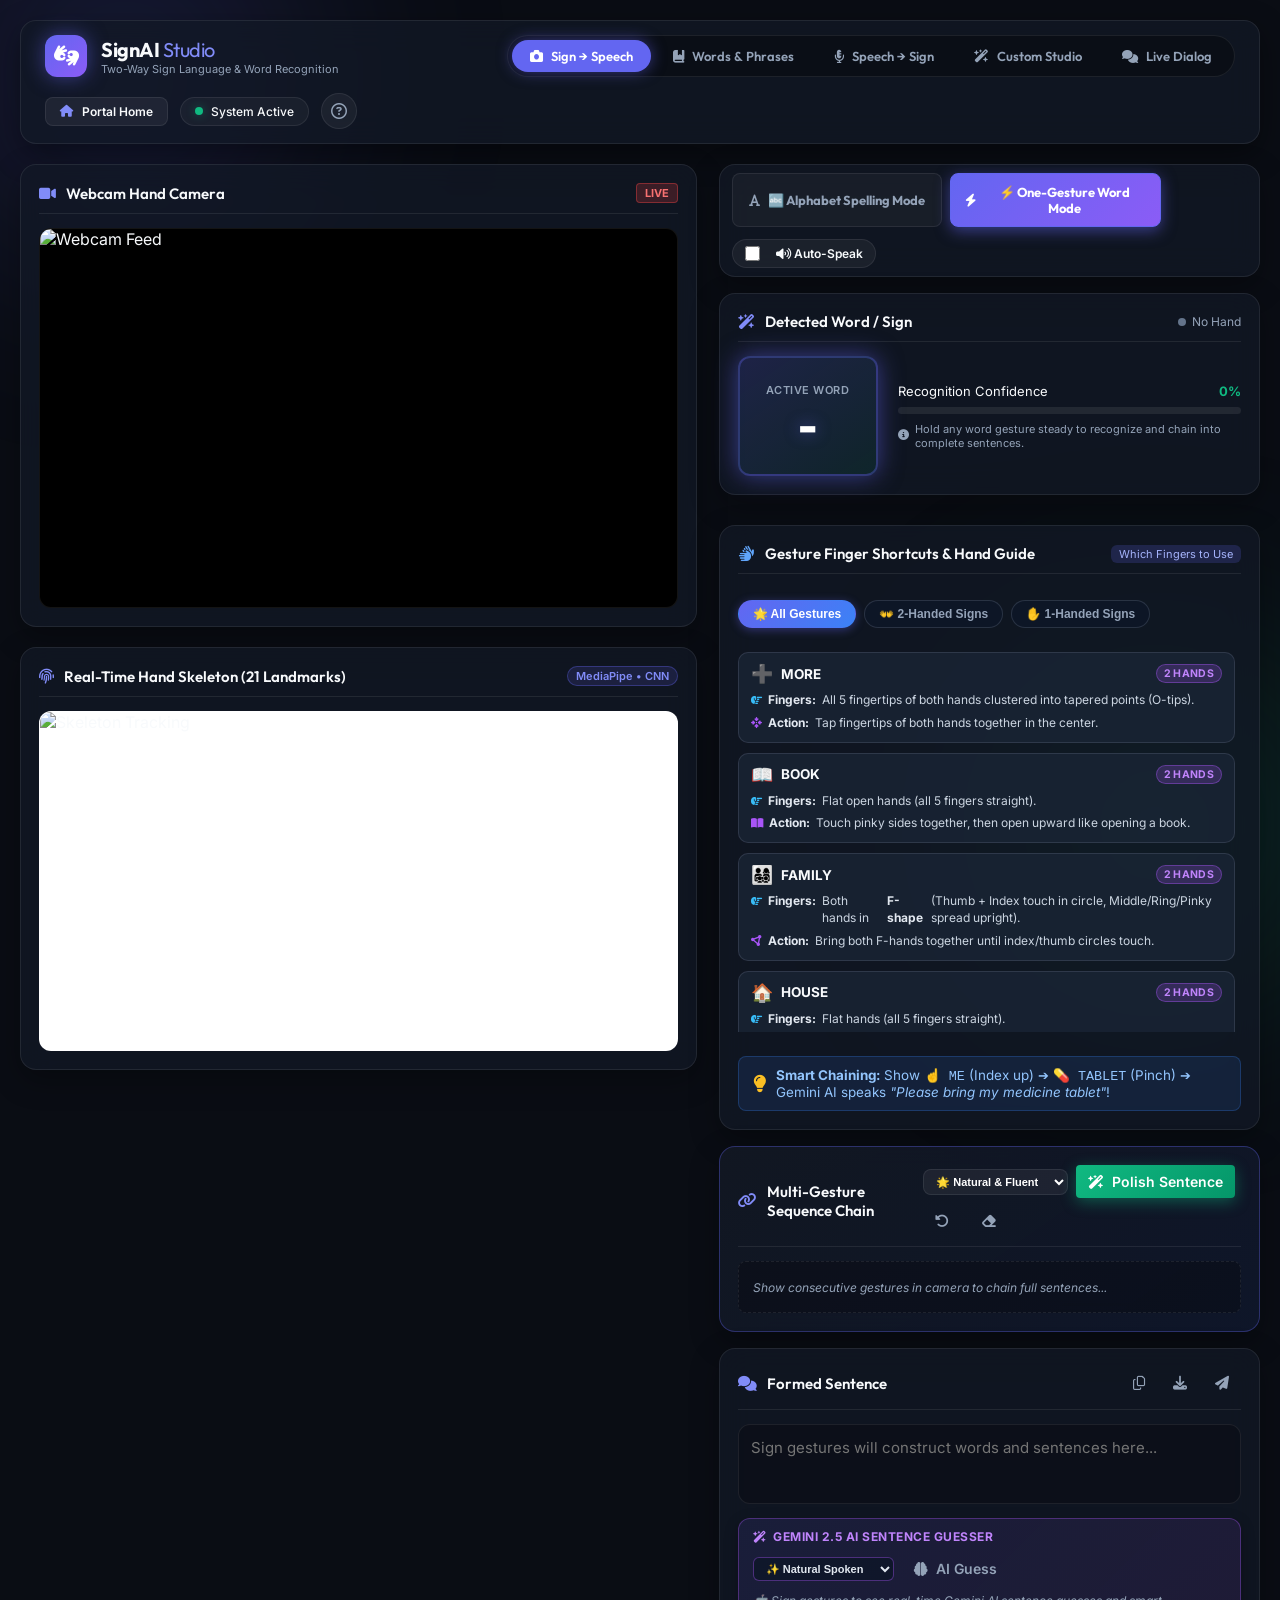
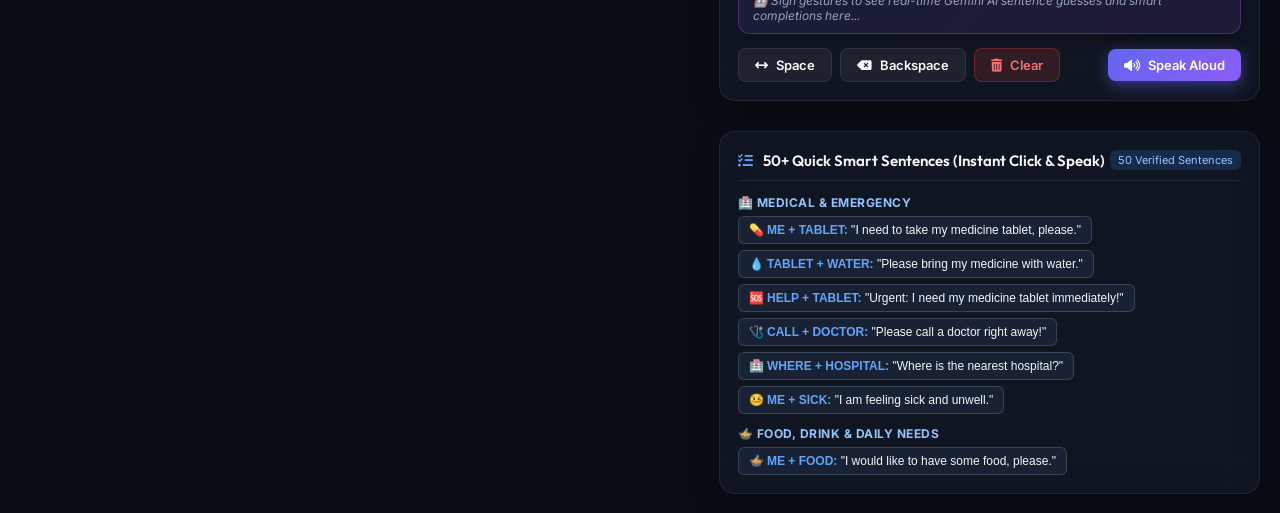
==== commit 7685d73c: "feat: Add Google Gemini AI sentence guessing, 2-handed gesture tracking, 50+ smart sentences library" ====
--- a/templates/index.html
+++ b/templates/index.html
@@ -44,6 +44,10 @@
                     <i class="fa-solid fa-microphone-lines"></i>
                     <span>Speech &rarr; Sign</span>
                 </button>
+                <button class="tab-btn" data-tab="tab-custom-studio">
+                    <i class="fa-solid fa-wand-magic-sparkles"></i>
+                    <span>Custom Studio</span>
+                </button>
                 <button class="tab-btn" data-tab="tab-conversation">
                     <i class="fa-solid fa-comments"></i>
                     <span>Live Dialog</span>
@@ -51,6 +55,10 @@
             </nav>
 
             <div class="header-badges">
+                <a href="/" class="btn-portal-link" title="Return to Landing Portal">
+                    <i class="fa-solid fa-house"></i>
+                    <span>Portal Home</span>
+                </a>
                 <div class="status-badge" id="camera-status">
                     <span class="status-dot green pulse"></span>
                     <span id="live-indicator-text">System Active</span>
@@ -97,15 +105,22 @@
                 <div class="control-section">
                     <!-- Mode Switcher -->
                     <div class="card mode-selector-card">
-                        <div class="mode-toggle-group">
-                            <button class="mode-toggle-btn active" id="btn-mode-word" data-mode="word">
-                                <i class="fa-solid fa-bolt"></i>
-                                <span>⚡ One-Gesture Word Mode</span>
-                            </button>
-                            <button class="mode-toggle-btn" id="btn-mode-letter" data-mode="letter">
-                                <i class="fa-solid fa-font"></i>
-                                <span>🔤 Alphabet Spelling Mode</span>
-                            </button>
+                        <div class="mode-header-row">
+                            <div class="mode-toggle-group">
+                                <button class="mode-toggle-btn active" id="btn-mode-letter" data-mode="letter">
+                                    <i class="fa-solid fa-font"></i>
+                                    <span>🔤 Alphabet Spelling Mode</span>
+                                </button>
+                                <button class="mode-toggle-btn" id="btn-mode-word" data-mode="word">
+                                    <i class="fa-solid fa-bolt"></i>
+                                    <span>⚡ One-Gesture Word Mode</span>
+                                </button>
+                            </div>
+                            <label class="auto-speak-toggle" title="Automatically speak recognized words out loud">
+                                <input type="checkbox" id="chk-auto-speak">
+                                <span class="slider"></span>
+                                <span class="toggle-label"><i class="fa-solid fa-volume-high"></i> Auto-Speak</span>
+                            </label>
                         </div>
                     </div>
 
@@ -142,32 +157,323 @@
                         </div>
                     </div>
 
-                    <!-- One-Gesture Cheat Sheet Chips -->
+                    <!-- Interactive Gesture & Finger Positioning Guide -->
                     <div class="card word-cheatsheet-card" id="word-cheatsheet-box">
                         <div class="card-header">
                             <div class="card-title">
-                                <i class="fa-solid fa-hand-sparkles"></i>
-                                <span>One-Gesture Quick Word Guide</span>
-                            </div>
-                        </div>
-                        <div class="cheatsheet-chips">
-                            <span class="cheat-chip" title="Thumb, Index & Pinky Up">🤟 I LOVE YOU</span>
-                            <span class="cheat-chip" title="Open 5 Palm">👋 HELLO</span>
-                            <span class="cheat-chip" title="Thumb Up">👍 GOOD</span>
-                            <span class="cheat-chip" title="Thumb Down">👎 BAD</span>
-                            <span class="cheat-chip" title="V Sign">✌️ PEACE</span>
-                            <span class="cheat-chip" title="Index & Thumb Circle">👌 OK</span>
-                            <span class="cheat-chip" title="Closed Fist">✊ YES</span>
-                            <span class="cheat-chip" title="Pinch">🤏 NO</span>
-                            <span class="cheat-chip" title="W Sign (3 Fingers)">💧 WATER</span>
-                            <span class="cheat-chip" title="4 Fingers Up Flat">🛑 STOP</span>
-                            <span class="cheat-chip" title="Shaka Thumb & Pinky">🤙 CALL ME</span>
-                            <span class="cheat-chip" title="Pointing Index">👉 YOU</span>
-                            <span class="cheat-chip" title="Index & Pinky Up">🤘 ROCK ON</span>
-                        </div>
-                    </div>
-
-                    <div class="card suggestions-card" id="suggestions-card" style="display: none;">
+                                <i class="fa-solid fa-hands" style="color: #60a5fa;"></i>
+                                <span>Gesture Finger Shortcuts & Hand Guide</span>
+                            </div>
+                            <span class="badge" style="background: rgba(99, 102, 241, 0.2); color: #a5b4fc; font-size: 11px; padding: 2px 8px; border-radius: 6px;">Which Fingers to Use</span>
+                        </div>
+
+                        <!-- Filter Tabs -->
+                        <div class="gesture-guide-filter-tabs">
+                            <button class="guide-tab-btn active" data-filter="all">🌟 All Gestures</button>
+                            <button class="guide-tab-btn" data-filter="two-hand">👐 2-Handed Signs</button>
+                            <button class="guide-tab-btn" data-filter="one-hand">✋ 1-Handed Signs</button>
+                        </div>
+
+                        <!-- Gesture Instruction Grid -->
+                        <div class="gesture-shortcuts-grid" id="gesture-shortcuts-grid">
+                            <!-- 2-HANDED GESTURES -->
+                            <div class="gesture-guide-item" data-type="two-hand">
+                                <div class="guide-item-header">
+                                    <span class="guide-emoji">➕</span>
+                                    <span class="guide-name">MORE</span>
+                                    <span class="guide-hand-badge two-hand">2 Hands</span>
+                                </div>
+                                <div class="guide-fingers">
+                                    <i class="fa-solid fa-hand-point-right"></i>
+                                    <strong>Fingers:</strong> All 5 fingertips of both hands clustered into tapered points (O-tips).
+                                </div>
+                                <div class="guide-action">
+                                    <i class="fa-solid fa-arrows-to-dot"></i>
+                                    <strong>Action:</strong> Tap fingertips of both hands together in the center.
+                                </div>
+                            </div>
+
+                            <div class="gesture-guide-item" data-type="two-hand">
+                                <div class="guide-item-header">
+                                    <span class="guide-emoji">📖</span>
+                                    <span class="guide-name">BOOK</span>
+                                    <span class="guide-hand-badge two-hand">2 Hands</span>
+                                </div>
+                                <div class="guide-fingers">
+                                    <i class="fa-solid fa-hand-point-right"></i>
+                                    <strong>Fingers:</strong> Flat open hands (all 5 fingers straight).
+                                </div>
+                                <div class="guide-action">
+                                    <i class="fa-solid fa-book-open"></i>
+                                    <strong>Action:</strong> Touch pinky sides together, then open upward like opening a book.
+                                </div>
+                            </div>
+
+                            <div class="gesture-guide-item" data-type="two-hand">
+                                <div class="guide-item-header">
+                                    <span class="guide-emoji">👨‍👩‍👧‍👦</span>
+                                    <span class="guide-name">FAMILY</span>
+                                    <span class="guide-hand-badge two-hand">2 Hands</span>
+                                </div>
+                                <div class="guide-fingers">
+                                    <i class="fa-solid fa-hand-point-right"></i>
+                                    <strong>Fingers:</strong> Both hands in <strong>F-shape</strong> (Thumb + Index touch in circle, Middle/Ring/Pinky spread upright).
+                                </div>
+                                <div class="guide-action">
+                                    <i class="fa-solid fa-circle-nodes"></i>
+                                    <strong>Action:</strong> Bring both F-hands together until index/thumb circles touch.
+                                </div>
+                            </div>
+
+                            <div class="gesture-guide-item" data-type="two-hand">
+                                <div class="guide-item-header">
+                                    <span class="guide-emoji">🏠</span>
+                                    <span class="guide-name">HOUSE</span>
+                                    <span class="guide-hand-badge two-hand">2 Hands</span>
+                                </div>
+                                <div class="guide-fingers">
+                                    <i class="fa-solid fa-hand-point-right"></i>
+                                    <strong>Fingers:</strong> Flat hands (all 5 fingers straight).
+                                </div>
+                                <div class="guide-action">
+                                    <i class="fa-solid fa-house"></i>
+                                    <strong>Action:</strong> Angle hands diagonally and touch fingertips to form a roof (<code>^</code>).
+                                </div>
+                            </div>
+
+                            <div class="gesture-guide-item" data-type="two-hand">
+                                <div class="guide-item-header">
+                                    <span class="guide-emoji">🆘</span>
+                                    <span class="guide-name">HELP</span>
+                                    <span class="guide-hand-badge two-hand">2 Hands</span>
+                                </div>
+                                <div class="guide-fingers">
+                                    <i class="fa-solid fa-hand-point-right"></i>
+                                    <strong>Fingers:</strong> Dominant = <strong>Thumbs-Up fist (👍)</strong> | Non-dominant = <strong>Flat palm (🖐️)</strong>.
+                                </div>
+                                <div class="guide-action">
+                                    <i class="fa-solid fa-hand-holding-medical"></i>
+                                    <strong>Action:</strong> Place the Thumbs-Up fist firmly on top of the flat palm.
+                                </div>
+                            </div>
+
+                            <div class="gesture-guide-item" data-type="two-hand">
+                                <div class="guide-item-header">
+                                    <span class="guide-emoji">💼</span>
+                                    <span class="guide-name">WORK</span>
+                                    <span class="guide-hand-badge two-hand">2 Hands</span>
+                                </div>
+                                <div class="guide-fingers">
+                                    <i class="fa-solid fa-hand-point-right"></i>
+                                    <strong>Fingers:</strong> Both hands closed in <strong>Fists (✊ ✊)</strong>.
+                                </div>
+                                <div class="guide-action">
+                                    <i class="fa-solid fa-briefcase"></i>
+                                    <strong>Action:</strong> Tap dominant fist on top of non-dominant wrist/fist twice.
+                                </div>
+                            </div>
+
+                            <div class="gesture-guide-item" data-type="two-hand">
+                                <div class="guide-item-header">
+                                    <span class="guide-emoji">🤝</span>
+                                    <span class="guide-name">FRIEND</span>
+                                    <span class="guide-hand-badge two-hand">2 Hands</span>
+                                </div>
+                                <div class="guide-fingers">
+                                    <i class="fa-solid fa-hand-point-right"></i>
+                                    <strong>Fingers:</strong> Both <strong>Index fingers</strong> curved/hooked (☝️ ☝️), other fingers in fists.
+                                </div>
+                                <div class="guide-action">
+                                    <i class="fa-solid fa-handshake"></i>
+                                    <strong>Action:</strong> Lock/hook both curved index fingers together in the center.
+                                </div>
+                            </div>
+
+                            <div class="gesture-guide-item" data-type="two-hand">
+                                <div class="guide-item-header">
+                                    <span class="guide-emoji">🎮</span>
+                                    <span class="guide-name">PLAY</span>
+                                    <span class="guide-hand-badge two-hand">2 Hands</span>
+                                </div>
+                                <div class="guide-fingers">
+                                    <i class="fa-solid fa-hand-point-right"></i>
+                                    <strong>Fingers:</strong> <strong>Thumb + Pinky</strong> extended on both hands (Dual Shaka 🤙 🤙).
+                                </div>
+                                <div class="guide-action">
+                                    <i class="fa-solid fa-gamepad"></i>
+                                    <strong>Action:</strong> Rotate/shake both wrists back and forth playfully.
+                                </div>
+                            </div>
+
+                            <div class="gesture-guide-item" data-type="two-hand">
+                                <div class="guide-item-header">
+                                    <span class="guide-emoji">🙏</span>
+                                    <span class="guide-name">THANK YOU</span>
+                                    <span class="guide-hand-badge two-hand">2 Hands</span>
+                                </div>
+                                <div class="guide-fingers">
+                                    <i class="fa-solid fa-hand-point-right"></i>
+                                    <strong>Fingers:</strong> Both flat hands with all 5 fingers straight and pressed together.
+                                </div>
+                                <div class="guide-action">
+                                    <i class="fa-solid fa-hands-praying"></i>
+                                    <strong>Action:</strong> Press both palms together in front of chest (Namaste/Pray).
+                                </div>
+                            </div>
+
+                            <!-- 1-HANDED GESTURES -->
+                            <div class="gesture-guide-item" data-type="one-hand">
+                                <div class="guide-item-header">
+                                    <span class="guide-emoji">💊</span>
+                                    <span class="guide-name">TABLET</span>
+                                    <span class="guide-hand-badge one-hand">1 Hand</span>
+                                </div>
+                                <div class="guide-fingers">
+                                    <i class="fa-solid fa-hand-point-right"></i>
+                                    <strong>Fingers:</strong> Dominant <strong>Thumb + Index</strong> tips pinched together (Pill pinch), others curled in.
+                                </div>
+                                <div class="guide-action">
+                                    <i class="fa-solid fa-pills"></i>
+                                    <strong>Action:</strong> Hold pill pinch steadily in front of camera.
+                                </div>
+                            </div>
+
+                            <div class="gesture-guide-item" data-type="one-hand">
+                                <div class="guide-item-header">
+                                    <span class="guide-emoji">🍲</span>
+                                    <span class="guide-name">FOOD</span>
+                                    <span class="guide-hand-badge one-hand">1 Hand</span>
+                                </div>
+                                <div class="guide-fingers">
+                                    <i class="fa-solid fa-hand-point-right"></i>
+                                    <strong>Fingers:</strong> All 5 fingertips of dominant hand gathered/clustered into a tapered point.
+                                </div>
+                                <div class="guide-action">
+                                    <i class="fa-solid fa-utensils"></i>
+                                    <strong>Action:</strong> Tap gathered fingertips toward your mouth.
+                                </div>
+                            </div>
+
+                            <div class="gesture-guide-item" data-type="one-hand">
+                                <div class="guide-item-header">
+                                    <span class="guide-emoji">💧</span>
+                                    <span class="guide-name">WATER</span>
+                                    <span class="guide-hand-badge one-hand">1 Hand</span>
+                                </div>
+                                <div class="guide-fingers">
+                                    <i class="fa-solid fa-hand-point-right"></i>
+                                    <strong>Fingers:</strong> <strong>Index, Middle, and Ring</strong> straight up (<strong>W shape</strong>), Thumb holds Pinky.
+                                </div>
+                                <div class="guide-action">
+                                    <i class="fa-solid fa-glass-water"></i>
+                                    <strong>Action:</strong> Hold W-handshape upright in camera.
+                                </div>
+                            </div>
+
+                            <div class="gesture-guide-item" data-type="one-hand">
+                                <div class="guide-item-header">
+                                    <span class="guide-emoji">☝️</span>
+                                    <span class="guide-name">ME / I</span>
+                                    <span class="guide-hand-badge one-hand">1 Hand</span>
+                                </div>
+                                <div class="guide-fingers">
+                                    <i class="fa-solid fa-hand-point-right"></i>
+                                    <strong>Fingers:</strong> Dominant <strong>Index finger</strong> straight up, other 4 fingers in a fist.
+                                </div>
+                                <div class="guide-action">
+                                    <i class="fa-solid fa-user"></i>
+                                    <strong>Action:</strong> Point index finger straight up or toward your chest.
+                                </div>
+                            </div>
+
+                            <div class="gesture-guide-item" data-type="one-hand">
+                                <div class="guide-item-header">
+                                    <span class="guide-emoji">🤟</span>
+                                    <span class="guide-name">I LOVE YOU</span>
+                                    <span class="guide-hand-badge one-hand">1 Hand</span>
+                                </div>
+                                <div class="guide-fingers">
+                                    <i class="fa-solid fa-hand-point-right"></i>
+                                    <strong>Fingers:</strong> <strong>Thumb, Index, and Pinky</strong> extended; Middle & Ring curled into palm.
+                                </div>
+                                <div class="guide-action">
+                                    <i class="fa-solid fa-heart"></i>
+                                    <strong>Action:</strong> Face palm forward toward camera.
+                                </div>
+                            </div>
+
+                            <div class="gesture-guide-item" data-type="one-hand">
+                                <div class="guide-item-header">
+                                    <span class="guide-emoji">🤙</span>
+                                    <span class="guide-name">CALL ME</span>
+                                    <span class="guide-hand-badge one-hand">1 Hand</span>
+                                </div>
+                                <div class="guide-fingers">
+                                    <i class="fa-solid fa-hand-point-right"></i>
+                                    <strong>Fingers:</strong> <strong>Thumb and Pinky</strong> extended (Phone shape), 3 middle fingers curled.
+                                </div>
+                                <div class="guide-action">
+                                    <i class="fa-solid fa-phone"></i>
+                                    <strong>Action:</strong> Hold phone handshape upright in camera.
+                                </div>
+                            </div>
+
+                            <div class="gesture-guide-item" data-type="one-hand">
+                                <div class="guide-item-header">
+                                    <span class="guide-emoji">✌️</span>
+                                    <span class="guide-name">PEACE</span>
+                                    <span class="guide-hand-badge one-hand">1 Hand</span>
+                                </div>
+                                <div class="guide-fingers">
+                                    <i class="fa-solid fa-hand-point-right"></i>
+                                    <strong>Fingers:</strong> <strong>Index and Middle</strong> fingers extended in a wide <code>V</code> shape.
+                                </div>
+                                <div class="guide-action">
+                                    <i class="fa-solid fa-peace"></i>
+                                    <strong>Action:</strong> Hold V-shape facing camera.
+                                </div>
+                            </div>
+
+                            <div class="gesture-guide-item" data-type="one-hand">
+                                <div class="guide-item-header">
+                                    <span class="guide-emoji">👌</span>
+                                    <span class="guide-name">OK</span>
+                                    <span class="guide-hand-badge one-hand">1 Hand</span>
+                                </div>
+                                <div class="guide-fingers">
+                                    <i class="fa-solid fa-hand-point-right"></i>
+                                    <strong>Fingers:</strong> <strong>Thumb + Index</strong> tips touch in a circle; <strong>Middle, Ring, Pinky</strong> straight up.
+                                </div>
+                                <div class="guide-action">
+                                    <i class="fa-solid fa-check"></i>
+                                    <strong>Action:</strong> Hold circle handshape upright.
+                                </div>
+                            </div>
+
+                            <div class="gesture-guide-item" data-type="one-hand">
+                                <div class="guide-item-header">
+                                    <span class="guide-emoji">👋</span>
+                                    <span class="guide-name">HELLO</span>
+                                    <span class="guide-hand-badge one-hand">1 Hand</span>
+                                </div>
+                                <div class="guide-fingers">
+                                    <i class="fa-solid fa-hand-point-right"></i>
+                                    <strong>Fingers:</strong> All 5 fingers extended open wide with thumb spread out.
+                                </div>
+                                <div class="guide-action">
+                                    <i class="fa-solid fa-hand"></i>
+                                    <strong>Action:</strong> Open palm facing forward toward camera.
+                                </div>
+                            </div>
+                        </div>
+
+                        <div class="combo-hint-banner" style="margin-top: 12px; padding: 10px 14px; background: rgba(59, 130, 246, 0.12); border: 1px solid rgba(59, 130, 246, 0.25); border-radius: 8px; font-size: 0.84rem; color: #93c5fd; display: flex; align-items: center; gap: 10px;">
+                            <i class="fa-solid fa-lightbulb" style="color: #fbbf24; font-size: 1.1rem;"></i>
+                            <span><strong>Smart Chaining:</strong> Show <code>☝️ ME</code> (Index up) ➔ <code>💊 TABLET</code> (Pinch) ➔ Gemini AI speaks <em>"Please bring my medicine tablet"</em>!</span>
+                        </div>
+                    </div>
+
+                    <div class="card suggestions-card" id="suggestions-card">
                         <div class="card-header">
                             <div class="card-title">
                                 <i class="fa-solid fa-spell-check"></i>
@@ -176,6 +482,35 @@
                         </div>
                         <div class="suggestions-list" id="suggestions-container">
                             <span class="no-suggestions">Spell letters to view completions...</span>
+                        </div>
+                    </div>
+
+                    <!-- Multi-Gesture Sequence Ribbon & Grammar Polisher (Word Mode Only) -->
+                    <div class="card gesture-ribbon-card" id="gesture-ribbon-card" style="display: none;">
+                        <div class="card-header">
+                            <div class="card-title">
+                                <i class="fa-solid fa-link"></i>
+                                <span>Multi-Gesture Sequence Chain</span>
+                            </div>
+                            <div class="ribbon-tools">
+                                <select class="tone-select" id="sentence-tone-select" title="Sentence Polish Tone">
+                                    <option value="natural">🌟 Natural &amp; Fluent</option>
+                                    <option value="polite">👔 Polite &amp; Formal</option>
+                                    <option value="direct">💬 Direct ASL Gloss</option>
+                                </select>
+                                <button class="btn btn-emerald btn-mini" id="btn-polish-sentence" title="Polish into complete grammatical sentence">
+                                    <i class="fa-solid fa-wand-magic-sparkles"></i> Polish Sentence
+                                </button>
+                                <button class="btn btn-secondary btn-mini" id="btn-undo-gesture" title="Undo last sign">
+                                    <i class="fa-solid fa-rotate-left"></i>
+                                </button>
+                                <button class="btn btn-secondary btn-mini" id="btn-clear-ribbon" title="Clear gesture sequence">
+                                    <i class="fa-solid fa-eraser"></i>
+                                </button>
+                            </div>
+                        </div>
+                        <div class="gesture-ribbon-track" id="gesture-ribbon-track">
+                            <span class="ribbon-placeholder">Show consecutive gestures in camera to chain full sentences...</span>
                         </div>
                     </div>
 
@@ -202,6 +537,30 @@
                             <textarea id="sentence-text" rows="3" placeholder="Sign gestures will construct words and sentences here..."></textarea>
                         </div>
 
+                        <!-- Gemini AI Guess Sentence & Alternatives Panel -->
+                        <div class="gemini-ai-panel" id="gemini-ai-panel">
+                            <div class="ai-panel-header">
+                                <div class="ai-badge">
+                                    <i class="fa-solid fa-wand-magic-sparkles"></i>
+                                    <span>Gemini 2.5 AI Sentence Guesser</span>
+                                </div>
+                                <div class="ai-controls">
+                                    <select id="gemini-tone-select" class="ai-tone-select" title="AI Sentence Tone">
+                                        <option value="natural">✨ Natural Spoken</option>
+                                        <option value="formal">👔 Polite & Formal</option>
+                                        <option value="medical">🏥 Medical / Urgent</option>
+                                        <option value="casual">💬 Casual Chat</option>
+                                    </select>
+                                    <button class="btn btn-mini btn-ai-guess" id="btn-ai-guess" title="Ask Gemini AI to Guess Sentence">
+                                        <i class="fa-solid fa-brain"></i> <span>AI Guess</span>
+                                    </button>
+                                </div>
+                            </div>
+                            <div class="ai-alternatives-container" id="ai-alternatives-box">
+                                <span class="ai-prompt-hint">🤖 Sign gestures to see real-time Gemini AI sentence guesses and smart completions here...</span>
+                            </div>
+                        </div>
+
                         <div class="composer-toolbar">
                             <div class="key-actions">
                                 <button class="btn btn-secondary" id="btn-space">
@@ -219,6 +578,79 @@
                                 <i class="fa-solid fa-volume-high"></i>
                                 <span>Speak Aloud</span>
                             </button>
+                        </div>
+                    </div>
+
+                    <!-- 50+ Quick Smart Sentences Explorer Card -->
+                    <div class="card smart-sentences-card" id="smart-sentences-card">
+                        <div class="card-header">
+                            <div class="card-title">
+                                <i class="fa-solid fa-list-check" style="color: #60a5fa;"></i>
+                                <span>50+ Quick Smart Sentences (Instant Click & Speak)</span>
+                            </div>
+                            <span class="badge" style="background: rgba(59, 130, 246, 0.2); color: #93c5fd; font-size: 11px; padding: 3px 8px; border-radius: 6px;">50 Verified Sentences</span>
+                        </div>
+                        <div class="smart-sentences-body">
+                            <div class="sentence-category-group">
+                                <div class="sentence-cat-title">🏥 Medical & Emergency</div>
+                                <div class="sentence-pills-row">
+                                    <button class="sentence-quick-pill" data-signs="ME WANT TABLET" data-sentence="I need to take my medicine tablet, please.">💊 <strong>ME + TABLET:</strong> "I need to take my medicine tablet, please."</button>
+                                    <button class="sentence-quick-pill" data-signs="TABLET WATER" data-sentence="Please bring me my tablet / medicine with a glass of water.">💧 <strong>TABLET + WATER:</strong> "Please bring my medicine with water."</button>
+                                    <button class="sentence-quick-pill" data-signs="HELP TABLET" data-sentence="Urgent: I need my medicine tablet immediately!">🆘 <strong>HELP + TABLET:</strong> "Urgent: I need my medicine tablet immediately!"</button>
+                                    <button class="sentence-quick-pill" data-signs="CALL DOCTOR" data-sentence="Please call a doctor right away!">🩺 <strong>CALL + DOCTOR:</strong> "Please call a doctor right away!"</button>
+                                    <button class="sentence-quick-pill" data-signs="WHERE HOSPITAL" data-sentence="Where is the nearest hospital or clinic?">🏥 <strong>WHERE + HOSPITAL:</strong> "Where is the nearest hospital?"</button>
+                                    <button class="sentence-quick-pill" data-signs="ME SICK" data-sentence="I am feeling sick and unwell, I need help.">🤒 <strong>ME + SICK:</strong> "I am feeling sick and unwell."</button>
+                                </div>
+                            </div>
+
+                            <div class="sentence-category-group">
+                                <div class="sentence-cat-title">🍲 Food, Drink & Daily Needs</div>
+                                <div class="sentence-pills-row">
+                                    <button class="sentence-quick-pill" data-signs="ME WANT FOOD" data-sentence="I would like to have some food, please.">🍲 <strong>ME + FOOD:</strong> "I would like to have some food, please."</button>
+                                    <button class="sentence-quick-pill" data-signs="ME WANT WATER" data-sentence="Could I please have some water to drink?">💧 <strong>ME + WATER:</strong> "Could I please have some water to drink?"</button>
+                                    <button class="sentence-quick-pill" data-signs="MORE WATER" data-sentence="Could I please have some more water?">➕ <strong>MORE + WATER:</strong> "Could I please have some more water?"</button>
+                                    <button class="sentence-quick-pill" data-signs="MORE FOOD" data-sentence="Could I please have some more food?">➕ <strong>MORE + FOOD:</strong> "Could I please have some more food?"</button>
+                                    <button class="sentence-quick-pill" data-signs="FOOD WATER" data-sentence="Could I please have both food and water?">🍽️ <strong>FOOD + WATER:</strong> "Could I please have both food and water?"</button>
+                                    <button class="sentence-quick-pill" data-signs="ME HUNGRY" data-sentence="I am feeling very hungry.">🤤 <strong>ME + HUNGRY:</strong> "I am feeling very hungry."</button>
+                                    <button class="sentence-quick-pill" data-signs="WHERE WATER" data-sentence="Where can I find drinking water?">📍 <strong>WHERE + WATER:</strong> "Where can I find drinking water?"</button>
+                                </div>
+                            </div>
+
+                            <div class="sentence-category-group">
+                                <div class="sentence-cat-title">🚻 Restroom & Personal Comfort</div>
+                                <div class="sentence-pills-row">
+                                    <button class="sentence-quick-pill" data-signs="WHERE RESTROOM" data-sentence="Excuse me, where is the nearest restroom?">🚻 <strong>WHERE + RESTROOM:</strong> "Where is the nearest restroom?"</button>
+                                    <button class="sentence-quick-pill" data-signs="ME WANT RESTROOM" data-sentence="I need to go to the restroom, please.">🚶 <strong>ME + RESTROOM:</strong> "I need to go to the restroom, please."</button>
+                                    <button class="sentence-quick-pill" data-signs="ME SLEEP" data-sentence="I am feeling exhausted and would like to sleep.">🛏️ <strong>ME + SLEEP:</strong> "I am feeling tired and would like to sleep."</button>
+                                    <button class="sentence-quick-pill" data-signs="ME TIRED" data-sentence="I am feeling very tired.">😴 <strong>ME + TIRED:</strong> "I am feeling very tired."</button>
+                                </div>
+                            </div>
+
+                            <div class="sentence-category-group">
+                                <div class="sentence-cat-title">🏠 House, Family, Friends & Work</div>
+                                <div class="sentence-pills-row">
+                                    <button class="sentence-quick-pill" data-signs="THANK YOU FRIEND" data-sentence="Thank you so much, my friend!">🙏 <strong>THANK YOU + FRIEND:</strong> "Thank you so much, my friend!"</button>
+                                    <button class="sentence-quick-pill" data-signs="I LOVE FAMILY" data-sentence="I love my family very much!">👨‍👩‍👧‍👦 <strong>LOVE + FAMILY:</strong> "I love my family very much!"</button>
+                                    <button class="sentence-quick-pill" data-signs="ME GO HOUSE" data-sentence="I would like to go home now.">🏠 <strong>ME + HOUSE:</strong> "I would like to go home now."</button>
+                                    <button class="sentence-quick-pill" data-signs="WANT READ BOOK" data-sentence="I would like to read a book.">📖 <strong>WANT + BOOK:</strong> "I would like to read a book."</button>
+                                    <button class="sentence-quick-pill" data-signs="PLAY GAME FRIEND" data-sentence="Let us play a game together, friend!">🎮 <strong>PLAY + FRIEND:</strong> "Let us play a game together, friend!"</button>
+                                    <button class="sentence-quick-pill" data-signs="ME WORK HOUSE" data-sentence="I am working from home today.">💼 <strong>WORK + HOUSE:</strong> "I am working from home today."</button>
+                                    <button class="sentence-quick-pill" data-signs="HELP WORK" data-sentence="Could you please help me with this work?">🤝 <strong>HELP + WORK:</strong> "Could you please help me with this work?"</button>
+                                    <button class="sentence-quick-pill" data-signs="STOP WORK" data-sentence="Let us take a break and stop working for now.">🛑 <strong>STOP + WORK:</strong> "Let us stop working for now."</button>
+                                </div>
+                            </div>
+
+                            <div class="sentence-category-group">
+                                <div class="sentence-cat-title">👋 Greetings & Polite Conversations</div>
+                                <div class="sentence-pills-row">
+                                    <button class="sentence-quick-pill" data-signs="HELLO HOW YOU" data-sentence="Hello, how are you doing today?">👋 <strong>HELLO + HOW YOU:</strong> "Hello, how are you doing today?"</button>
+                                    <button class="sentence-quick-pill" data-signs="NICE MEET YOU" data-sentence="It is very nice to meet you.">🤝 <strong>NICE + MEET YOU:</strong> "It is very nice to meet you."</button>
+                                    <button class="sentence-quick-pill" data-signs="THANK YOU VERY MUCH" data-sentence="Thank you very much for your kind help!">🙏 <strong>THANK YOU VERY MUCH:</strong> "Thank you very much for your kind help!"</button>
+                                    <button class="sentence-quick-pill" data-signs="HAVE GOOD DAY" data-sentence="Have a wonderful day ahead!">☀️ <strong>HAVE + GOOD DAY:</strong> "Have a wonderful day ahead!"</button>
+                                    <button class="sentence-quick-pill" data-signs="SEE YOU LATER" data-sentence="See you later!">👋 <strong>SEE YOU LATER:</strong> "See you later!"</button>
+                                    <button class="sentence-quick-pill" data-signs="I LOVE YOU" data-sentence="I love you so much!">🤟 <strong>I LOVE YOU:</strong> "I love you so much!"</button>
+                                </div>
+                            </div>
                         </div>
                     </div>
                 </div>
@@ -408,7 +840,82 @@
             </main>
         </section>
 
-        <!-- TAB 4: Two-Way Live Conversation Dialog -->
+        <!-- TAB 4: Custom Gesture Studio (Record & Teach AI) -->
+        <section class="tab-content" id="tab-custom-studio">
+            <main class="custom-studio-grid">
+                <!-- Left: Gesture Trainer / Recorder -->
+                <div class="card custom-recorder-card">
+                    <div class="card-header">
+                        <div class="card-title">
+                            <i class="fa-solid fa-camera-rotate"></i>
+                            <span>Record &amp; Teach New Hand Gesture</span>
+                        </div>
+                        <div class="badge-ai">Live 3D Template Trainer</div>
+                    </div>
+
+                    <div class="recorder-camera-box">
+                        <img src="/video_feed" alt="Trainer Camera Feed" class="stream-img">
+                        <div class="recorder-overlay" id="recorder-overlay">
+                            <span class="countdown-num" id="record-countdown">3</span>
+                            <span class="countdown-text" id="record-countdown-text">Hold hand pose steady...</span>
+                        </div>
+                    </div>
+
+                    <div class="recorder-form">
+                        <div class="form-row">
+                            <div class="form-group flex-2">
+                                <label><i class="fa-solid fa-tag"></i> Gesture Name / Word:</label>
+                                <input type="text" id="custom-gesture-name" placeholder="e.g. MY NAME IS VARUN, COFFEE, DOCTOR">
+                            </div>
+                            <div class="form-group flex-1">
+                                <label><i class="fa-solid fa-icons"></i> Emoji:</label>
+                                <input type="text" id="custom-gesture-emoji" placeholder="e.g. 🧑, ☕, 🩺" maxlength="4">
+                            </div>
+                        </div>
+
+                        <div class="form-group">
+                            <label><i class="fa-solid fa-volume-high"></i> Spoken Phrase (Audio Output):</label>
+                            <input type="text" id="custom-gesture-phrase" placeholder="e.g. Hello, my name is Varun. How can I help?">
+                        </div>
+
+                        <div class="recorder-actions">
+                            <button class="btn btn-primary btn-record-act" id="btn-record-custom-gesture">
+                                <i class="fa-solid fa-record-vinyl"></i>
+                                <span>Capture Hand Landmark Signature</span>
+                            </button>
+                            <button class="btn btn-secondary" id="btn-test-custom-capture">
+                                <i class="fa-solid fa-hand-sparkles"></i> Test Hand Pose
+                            </button>
+                        </div>
+                        <div class="recorder-status" id="custom-recorder-status">Ready. Position your hand inside the webcam frame and click Capture.</div>
+                    </div>
+                </div>
+
+                <!-- Right: Custom Gestures Library & Management -->
+                <div class="card custom-library-card">
+                    <div class="card-header">
+                        <div class="card-title">
+                            <i class="fa-solid fa-folder-open"></i>
+                            <span>My Registered Custom Gestures</span>
+                        </div>
+                        <span class="count-badge" id="custom-gestures-count">0 Gestures</span>
+                    </div>
+
+                    <div class="custom-library-tools">
+                        <input type="text" id="custom-search-input" placeholder="Search custom gestures...">
+                        <button class="btn btn-secondary btn-mini" id="btn-refresh-custom" title="Refresh library">
+                            <i class="fa-solid fa-arrows-rotate"></i>
+                        </button>
+                    </div>
+
+                    <div class="custom-gestures-grid" id="custom-gestures-grid">
+                        <!-- Populated dynamically -->
+                    </div>
+                </div>
+            </main>
+        </section>
+
+        <!-- TAB 5: Two-Way Live Conversation Dialog -->
         <section class="tab-content" id="tab-conversation">
             <main class="conversation-grid">
                 <div class="card dialog-thread-card">
--- a/static/style.css
+++ b/static/style.css
@@ -242,8 +242,10 @@
 /* App Grid (Tab 1) */
 .app-grid {
     display: grid;
-    grid-template-columns: 1fr 1fr;
-    gap: 20px;
+    grid-template-columns: minmax(0, 1.25fr) minmax(0, 1fr);
+    gap: 22px;
+    align-items: start;
+    width: 100%;
 }
 
 @media (max-width: 1024px) {
@@ -260,6 +262,8 @@
     border-radius: var(--radius-lg);
     padding: 18px;
     box-shadow: 0 10px 30px rgba(0, 0, 0, 0.3);
+    min-width: 0;
+    box-sizing: border-box;
 }
 
 .card-header {
@@ -318,12 +322,24 @@
     display: flex;
     flex-direction: column;
     gap: 20px;
+    min-width: 0;
+    width: 100%;
+    align-self: start;
+}
+
+.video-card {
+    min-width: 0;
+    width: 100%;
+    flex-shrink: 0;
+    box-sizing: border-box;
 }
 
 .video-wrapper {
     position: relative;
     width: 100%;
-    height: 320px;
+    height: 380px;
+    min-height: 380px;
+    max-height: 380px;
     background: #000;
     border-radius: var(--radius-md);
     overflow: hidden;
@@ -331,6 +347,7 @@
     align-items: center;
     justify-content: center;
     border: 1px solid var(--border-color);
+    box-sizing: border-box;
 }
 
 .stream-img {
@@ -341,17 +358,61 @@
 
 .skeleton-wrapper {
     background: #fff;
+    height: 340px;
+    min-height: 340px;
+    max-height: 340px;
+    box-sizing: border-box;
 }
 
 .skeleton-wrapper .stream-img {
     object-fit: contain;
 }
 
+/* Mode Header Row & Auto-Speak Switch */
+.mode-header-row {
+    display: flex;
+    justify-content: space-between;
+    align-items: center;
+    gap: 12px;
+    flex-wrap: wrap;
+}
+
+.auto-speak-toggle {
+    display: inline-flex;
+    align-items: center;
+    gap: 8px;
+    cursor: pointer;
+    font-size: 12px;
+    font-weight: 600;
+    color: var(--text-main);
+    user-select: none;
+    background: rgba(255, 255, 255, 0.05);
+    padding: 6px 12px;
+    border-radius: 20px;
+    border: 1px solid var(--border-color);
+    transition: all 0.2s ease;
+}
+
+.auto-speak-toggle:hover {
+    border-color: var(--primary-light);
+    background: rgba(99, 102, 241, 0.1);
+}
+
+.auto-speak-toggle input {
+    cursor: pointer;
+    accent-color: var(--primary);
+    width: 15px;
+    height: 15px;
+}
+
 /* Control Section */
 .control-section {
     display: flex;
     flex-direction: column;
     gap: 16px;
+    min-width: 0;
+    width: 100%;
+    align-self: start;
 }
 
 /* Mode Switcher Card */
@@ -432,9 +493,13 @@
 }
 
 .char-display-box {
-    width: 120px;
+    min-width: 140px;
+    max-width: 240px;
     height: 120px;
-    background: linear-gradient(145deg, rgba(99, 102, 241, 0.15), rgba(16, 185, 129, 0.08));
+    min-height: 120px;
+    max-height: 120px;
+    padding: 10px 16px;
+    background: linear-gradient(145deg, rgba(99, 102, 241, 0.18), rgba(16, 185, 129, 0.1));
     border: 2px solid var(--border-accent);
     border-radius: var(--radius-md);
     display: flex;
@@ -442,25 +507,41 @@
     align-items: center;
     justify-content: center;
     box-shadow: 0 0 25px var(--primary-glow);
-    transition: transform 0.2s cubic-bezier(0.34, 1.56, 0.64, 1);
+    overflow: visible;
+    flex-shrink: 0;
+    box-sizing: border-box;
+    transition: all 0.2s ease;
 }
 
 .char-label {
-    font-size: 10px;
+    font-size: 11px;
+    font-weight: 600;
+    letter-spacing: 0.5px;
     text-transform: uppercase;
     color: var(--text-muted);
+    margin-bottom: 4px;
 }
 
 .char-value {
     font-family: var(--font-heading);
-    font-size: 52px;
+    font-size: 42px;
     font-weight: 800;
     color: #fff;
     text-shadow: 0 0 15px var(--primary-glow);
+    text-align: center;
+    line-height: 1.15;
+    max-width: 100%;
+    overflow: visible;
+    text-overflow: clip;
+    white-space: normal;
+    word-break: break-word;
+    display: flex;
+    align-items: center;
+    justify-content: center;
 }
 
 .char-bump {
-    transform: scale(1.08);
+    /* Kept neutral to prevent any UI resizing/jitter */
 }
 
 .pred-meta {
@@ -506,18 +587,28 @@
 }
 
 /* Suggestions Card */
+.suggestions-card {
+    min-height: 105px;
+    box-sizing: border-box;
+}
+
 .suggestions-list {
     display: flex;
-    flex-wrap: wrap;
+    flex-wrap: nowrap;
     gap: 8px;
-    min-height: 38px;
-    align-items: center;
+    height: 42px;
+    min-height: 42px;
+    max-height: 42px;
+    align-items: center;
+    overflow-x: auto;
+    overflow-y: hidden;
 }
 
 .no-suggestions {
     font-size: 12px;
     color: var(--text-muted);
     font-style: italic;
+    white-space: nowrap;
 }
 
 .suggestion-chip {
@@ -529,6 +620,8 @@
     font-size: 12px;
     font-weight: 600;
     cursor: pointer;
+    white-space: nowrap;
+    flex-shrink: 0;
     transition: all 0.2s ease;
 }
 
@@ -538,24 +631,398 @@
     box-shadow: 0 4px 15px var(--primary-glow);
 }
 
+/* Multi-Gesture Sequence Ribbon (Word Mode) */
+.gesture-ribbon-card {
+    min-width: 0;
+    width: 100%;
+    box-sizing: border-box;
+    overflow: hidden;
+}
+
+.ribbon-tools {
+    display: flex;
+    align-items: center;
+    gap: 8px;
+    flex-wrap: nowrap;
+}
+
+.tone-select {
+    background: rgba(10, 13, 20, 0.8);
+    border: 1px solid var(--border-color);
+    color: var(--text-main);
+    padding: 4px 8px;
+    border-radius: 6px;
+    font-size: 11px;
+    outline: none;
+    cursor: pointer;
+}
+
+.gesture-ribbon-track {
+    display: flex;
+    align-items: center;
+    gap: 8px;
+    height: 52px;
+    min-height: 52px;
+    max-height: 52px;
+    overflow-x: auto;
+    overflow-y: hidden;
+    white-space: nowrap;
+    padding: 4px 2px;
+    box-sizing: border-box;
+}
+
+.ribbon-placeholder {
+    font-size: 12px;
+    color: var(--text-muted);
+    font-style: italic;
+    white-space: nowrap;
+}
+
+.ribbon-chip {
+    display: inline-flex;
+    align-items: center;
+    gap: 6px;
+    background: rgba(99, 102, 241, 0.2);
+    border: 1px solid var(--border-accent);
+    padding: 6px 12px;
+    border-radius: 20px;
+    font-size: 12px;
+    font-weight: 600;
+    color: #fff;
+    white-space: nowrap;
+    flex-shrink: 0;
+}
+
+.ribbon-arrow {
+    color: var(--primary-light);
+    font-size: 12px;
+    flex-shrink: 0;
+}
+
 /* Composer Card */
+.composer-card {
+    box-sizing: border-box;
+}
+
 .composer-body textarea {
     width: 100%;
+    height: 80px;
+    min-height: 80px;
+    max-height: 80px;
     background: rgba(10, 13, 20, 0.6);
     border: 1px solid var(--border-color);
     border-radius: var(--radius-md);
-    padding: 14px;
+    padding: 12px;
     color: #fff;
     font-family: var(--font-body);
-    font-size: 16px;
-    line-height: 1.5;
+    font-size: 15px;
+    line-height: 1.4;
     resize: none;
     outline: none;
+    box-sizing: border-box;
     transition: border-color 0.2s;
 }
 
 .composer-body textarea:focus {
     border-color: var(--primary);
+}
+
+/* Gemini AI Sentence Guesser Panel */
+.gemini-ai-panel {
+    margin-top: 10px;
+    padding: 10px 14px;
+    background: linear-gradient(135deg, rgba(99, 102, 241, 0.12), rgba(168, 85, 247, 0.1));
+    border: 1px solid rgba(168, 85, 247, 0.35);
+    border-radius: var(--radius-md);
+    box-shadow: 0 4px 15px rgba(0, 0, 0, 0.2);
+    display: flex;
+    flex-direction: column;
+    gap: 8px;
+}
+
+.ai-panel-header {
+    display: flex;
+    justify-content: space-between;
+    align-items: center;
+    gap: 8px;
+    flex-wrap: wrap;
+}
+
+.ai-badge {
+    display: inline-flex;
+    align-items: center;
+    gap: 6px;
+    font-size: 12px;
+    font-weight: 700;
+    color: #c084fc;
+    text-transform: uppercase;
+    letter-spacing: 0.5px;
+}
+
+.ai-controls {
+    display: flex;
+    align-items: center;
+    gap: 8px;
+}
+
+.ai-tone-select {
+    background: rgba(15, 23, 42, 0.85);
+    border: 1px solid rgba(168, 85, 247, 0.4);
+    color: #e2e8f0;
+    font-size: 11px;
+    font-weight: 600;
+    padding: 4px 8px;
+    border-radius: 6px;
+    outline: none;
+    cursor: pointer;
+}
+
+.btn-ai-guess {
+    background: linear-gradient(135deg, #6366f1, #a855f7);
+    color: #fff;
+    border: none;
+    padding: 5px 10px;
+    font-size: 11px;
+    font-weight: 700;
+    border-radius: 6px;
+    cursor: pointer;
+    display: inline-flex;
+    align-items: center;
+    gap: 5px;
+    transition: all 0.2s ease;
+}
+
+.btn-ai-guess:hover {
+    transform: translateY(-1px);
+    box-shadow: 0 0 12px rgba(168, 85, 247, 0.5);
+}
+
+.ai-alternatives-container {
+    display: flex;
+    flex-direction: column;
+    gap: 6px;
+    max-height: 120px;
+    overflow-y: auto;
+}
+
+.ai-prompt-hint {
+    font-size: 12px;
+    color: #94a3b8;
+    font-style: italic;
+}
+
+.ai-alt-chip {
+    display: flex;
+    align-items: center;
+    justify-content: space-between;
+    padding: 6px 10px;
+    background: rgba(30, 41, 59, 0.7);
+    border: 1px solid rgba(148, 163, 184, 0.2);
+    border-radius: 8px;
+    font-size: 12.5px;
+    color: #f1f5f9;
+    cursor: pointer;
+    transition: all 0.2s ease;
+}
+
+.ai-alt-chip:hover {
+    background: rgba(99, 102, 241, 0.25);
+    border-color: rgba(168, 85, 247, 0.6);
+    transform: translateX(3px);
+}
+
+.ai-alt-chip .chip-action-hint {
+    font-size: 10.5px;
+    color: #a855f7;
+    font-weight: 600;
+    opacity: 0.8;
+}
+
+/* 50+ Smart Sentences Explorer Card */
+.smart-sentences-card {
+    margin-top: 14px;
+}
+
+.smart-sentences-body {
+    display: flex;
+    flex-direction: column;
+    gap: 12px;
+    max-height: 280px;
+    overflow-y: auto;
+    padding-right: 4px;
+}
+
+.sentence-category-group {
+    display: flex;
+    flex-direction: column;
+    gap: 6px;
+}
+
+.sentence-cat-title {
+    font-size: 12px;
+    font-weight: 700;
+    color: #93c5fd;
+    letter-spacing: 0.5px;
+    text-transform: uppercase;
+}
+
+.sentence-pills-row {
+    display: flex;
+    flex-wrap: wrap;
+    gap: 6px;
+}
+
+.sentence-quick-pill {
+    background: rgba(30, 41, 59, 0.75);
+    border: 1px solid rgba(148, 163, 184, 0.25);
+    border-radius: 6px;
+    padding: 6px 10px;
+    font-size: 12px;
+    color: #f1f5f9;
+    cursor: pointer;
+    text-align: left;
+    transition: all 0.15s ease;
+}
+
+.sentence-quick-pill:hover {
+    background: rgba(59, 130, 246, 0.25);
+    border-color: rgba(59, 130, 246, 0.6);
+    transform: translateY(-1px);
+    box-shadow: 0 2px 8px rgba(0, 0, 0, 0.25);
+}
+
+.sentence-quick-pill strong {
+    color: #60a5fa;
+}
+
+/* Gesture Finger Shortcuts & Hand Guide Styles */
+.word-cheatsheet-card {
+    margin-top: 14px;
+    box-sizing: border-box;
+}
+
+.gesture-guide-filter-tabs {
+    display: flex;
+    gap: 8px;
+    margin-bottom: 12px;
+    flex-wrap: wrap;
+}
+
+.guide-tab-btn {
+    background: rgba(15, 23, 42, 0.7);
+    border: 1px solid rgba(148, 163, 184, 0.2);
+    color: #94a3b8;
+    padding: 6px 14px;
+    border-radius: 20px;
+    font-size: 12px;
+    font-weight: 600;
+    cursor: pointer;
+    transition: all 0.2s ease;
+}
+
+.guide-tab-btn:hover {
+    color: #f1f5f9;
+    border-color: rgba(99, 102, 241, 0.5);
+    background: rgba(99, 102, 241, 0.15);
+}
+
+.guide-tab-btn.active {
+    background: linear-gradient(135deg, #6366f1, #3b82f6);
+    color: #ffffff;
+    border-color: transparent;
+    box-shadow: 0 2px 10px rgba(99, 102, 241, 0.4);
+}
+
+.gesture-shortcuts-grid {
+    display: grid;
+    grid-template-columns: repeat(auto-fill, minmax(280px, 1fr));
+    gap: 10px;
+    max-height: 380px;
+    overflow-y: auto;
+    padding-right: 6px;
+}
+
+.gesture-guide-item {
+    background: rgba(30, 41, 59, 0.65);
+    border: 1px solid rgba(148, 163, 184, 0.18);
+    border-radius: 10px;
+    padding: 10px 12px;
+    display: flex;
+    flex-direction: column;
+    gap: 6px;
+    transition: all 0.2s ease;
+    cursor: pointer;
+}
+
+.gesture-guide-item:hover {
+    background: rgba(30, 41, 59, 0.9);
+    border-color: rgba(99, 102, 241, 0.5);
+    transform: translateY(-2px);
+    box-shadow: 0 4px 12px rgba(0, 0, 0, 0.3);
+}
+
+.guide-item-header {
+    display: flex;
+    align-items: center;
+    gap: 8px;
+    margin-bottom: 2px;
+}
+
+.guide-emoji {
+    font-size: 18px;
+}
+
+.guide-name {
+    font-size: 13.5px;
+    font-weight: 700;
+    color: #f8fafc;
+    flex: 1;
+}
+
+.guide-hand-badge {
+    font-size: 10.5px;
+    font-weight: 700;
+    padding: 2px 7px;
+    border-radius: 12px;
+    letter-spacing: 0.3px;
+    text-transform: uppercase;
+}
+
+.guide-hand-badge.two-hand {
+    background: rgba(168, 85, 247, 0.2);
+    color: #c084fc;
+    border: 1px solid rgba(168, 85, 247, 0.4);
+}
+
+.guide-hand-badge.one-hand {
+    background: rgba(59, 130, 246, 0.2);
+    color: #93c5fd;
+    border: 1px solid rgba(59, 130, 246, 0.4);
+}
+
+.guide-fingers, .guide-action {
+    font-size: 12px;
+    color: #cbd5e1;
+    line-height: 1.4;
+    display: flex;
+    align-items: flex-start;
+    gap: 6px;
+}
+
+.guide-fingers i {
+    color: #38bdf8;
+    margin-top: 3px;
+    font-size: 11px;
+}
+
+.guide-action i {
+    color: #a855f7;
+    margin-top: 3px;
+    font-size: 11px;
+}
+
+.guide-fingers strong, .guide-action strong {
+    color: #e2e8f0;
 }
 
 .composer-toolbar {
@@ -1639,3 +2106,1156 @@
     box-shadow: 0 6px 20px var(--emerald-glow);
 }
 
+/* ==========================================
+   CUSTOM GESTURE STUDIO STYLES
+   ========================================== */
+.custom-studio-grid {
+    display: grid;
+    grid-template-columns: 1.1fr 1.2fr;
+    gap: 24px;
+}
+
+@media (max-width: 1024px) {
+    .custom-studio-grid {
+        grid-template-columns: 1fr;
+    }
+}
+
+.recorder-camera-box {
+    position: relative;
+    width: 100%;
+    height: 280px;
+    background: #000;
+    border-radius: var(--radius-sm);
+    overflow: hidden;
+    margin-bottom: 16px;
+    border: 1px solid var(--border-color);
+}
+
+.recorder-camera-box .stream-img {
+    width: 100%;
+    height: 100%;
+    object-fit: cover;
+}
+
+.recorder-overlay {
+    position: absolute;
+    inset: 0;
+    background: rgba(10, 14, 23, 0.85);
+    display: none;
+    flex-direction: column;
+    align-items: center;
+    justify-content: center;
+    gap: 10px;
+    backdrop-filter: blur(6px);
+    z-index: 10;
+}
+
+.recorder-overlay.active {
+    display: flex;
+}
+
+.countdown-num {
+    font-family: var(--font-heading);
+    font-size: 64px;
+    font-weight: 900;
+    color: var(--primary-light);
+    animation: pulse-animation 1s infinite;
+}
+
+.countdown-text {
+    font-size: 14px;
+    color: #fff;
+    font-weight: 600;
+}
+
+.recorder-form {
+    display: flex;
+    flex-direction: column;
+    gap: 14px;
+}
+
+.form-row {
+    display: flex;
+    gap: 12px;
+}
+
+.flex-1 { flex: 1; }
+.flex-2 { flex: 2; }
+
+.form-group {
+    display: flex;
+    flex-direction: column;
+    gap: 6px;
+}
+
+.form-group label {
+    font-size: 12px;
+    font-weight: 700;
+    color: var(--text-muted);
+    display: flex;
+    align-items: center;
+    gap: 6px;
+}
+
+.form-group input {
+    background: rgba(255, 255, 255, 0.05);
+    border: 1px solid var(--border-color);
+    border-radius: var(--radius-sm);
+    padding: 10px 14px;
+    color: #fff;
+    font-size: 14px;
+    outline: none;
+    transition: all 0.2s;
+}
+
+.form-group input:focus {
+    border-color: var(--primary);
+    box-shadow: 0 0 10px var(--primary-glow);
+}
+
+.recorder-actions {
+    display: flex;
+    gap: 10px;
+    margin-top: 6px;
+}
+
+.btn-record-act {
+    flex: 2;
+    background: linear-gradient(135deg, #ef4444, #dc2626);
+    box-shadow: 0 4px 15px rgba(239, 68, 68, 0.35);
+}
+
+.btn-record-act:hover {
+    box-shadow: 0 6px 20px rgba(239, 68, 68, 0.5);
+}
+
+.recorder-status {
+    font-size: 12px;
+    color: var(--text-muted);
+    padding: 8px 12px;
+    background: rgba(255, 255, 255, 0.03);
+    border-radius: var(--radius-sm);
+    border-left: 3px solid var(--primary);
+}
+
+.custom-library-tools {
+    display: flex;
+    gap: 8px;
+    margin-bottom: 16px;
+}
+
+.custom-library-tools input {
+    flex: 1;
+    background: rgba(255, 255, 255, 0.05);
+    border: 1px solid var(--border-color);
+    border-radius: var(--radius-sm);
+    padding: 8px 12px;
+    color: #fff;
+    font-size: 13px;
+}
+
+.btn-mini {
+    padding: 8px 12px;
+}
+
+.custom-gestures-grid {
+    display: flex;
+    flex-direction: column;
+    gap: 12px;
+    max-height: 520px;
+    overflow-y: auto;
+    padding-right: 4px;
+}
+
+.custom-card {
+    background: rgba(255, 255, 255, 0.03);
+    border: 1px solid var(--border-color);
+    border-radius: var(--radius-sm);
+    padding: 14px 16px;
+    display: flex;
+    align-items: center;
+    justify-content: space-between;
+    gap: 14px;
+    transition: all 0.2s ease;
+}
+
+.custom-card:hover {
+    background: rgba(255, 255, 255, 0.06);
+    border-color: var(--border-accent);
+    transform: translateY(-2px);
+}
+
+.custom-card-main {
+    display: flex;
+    align-items: center;
+    gap: 12px;
+    flex: 1;
+}
+
+.custom-card-emoji {
+    font-size: 28px;
+    background: rgba(255, 255, 255, 0.05);
+    padding: 6px 10px;
+    border-radius: 8px;
+}
+
+.custom-card-details {
+    display: flex;
+    flex-direction: column;
+    gap: 2px;
+}
+
+.custom-card-name {
+    font-family: var(--font-heading);
+    font-size: 15px;
+    font-weight: 700;
+    color: #fff;
+}
+
+.custom-card-phrase {
+    font-size: 12px;
+    color: var(--primary-light);
+    font-style: italic;
+}
+
+.custom-card-meta {
+    font-size: 11px;
+    color: var(--text-muted);
+}
+
+.custom-card-actions {
+    display: flex;
+    gap: 6px;
+}
+
+.btn-card-icon {
+    width: 32px;
+    height: 32px;
+    border-radius: 6px;
+    border: 1px solid var(--border-color);
+    background: rgba(255, 255, 255, 0.05);
+    color: #fff;
+    cursor: pointer;
+    display: flex;
+    align-items: center;
+    justify-content: center;
+    transition: all 0.2s;
+}
+
+.btn-card-icon:hover {
+    background: var(--primary);
+    border-color: var(--primary);
+}
+
+.btn-card-icon.delete:hover {
+    background: #ef4444;
+    border-color: #ef4444;
+}
+
+/* ==========================================
+   MULTI-GESTURE RIBBON & GRAMMAR POLISHER
+   ========================================== */
+.gesture-ribbon-card {
+    background: linear-gradient(145deg, rgba(19, 24, 36, 0.9), rgba(15, 23, 42, 0.95));
+    border: 1px solid var(--border-accent);
+}
+
+.ribbon-tools {
+    display: flex;
+    align-items: center;
+    gap: 8px;
+    flex-wrap: wrap;
+}
+
+.tone-select {
+    background: rgba(255, 255, 255, 0.06);
+    border: 1px solid var(--border-color);
+    color: #fff;
+    font-size: 11px;
+    font-weight: 600;
+    padding: 5px 8px;
+    border-radius: var(--radius-sm);
+    outline: none;
+    cursor: pointer;
+}
+
+.tone-select option {
+    background: #111827;
+    color: #fff;
+}
+
+.gesture-ribbon-track {
+    display: flex;
+    align-items: center;
+    gap: 10px;
+    height: 52px;
+    min-height: 52px;
+    max-height: 52px;
+    padding: 6px 14px;
+    background: rgba(0, 0, 0, 0.25);
+    border-radius: var(--radius-sm);
+    overflow-x: auto;
+    overflow-y: hidden;
+    white-space: nowrap;
+    border: 1px dashed var(--border-color);
+    box-sizing: border-box;
+}
+
+.ribbon-placeholder {
+    font-size: 12px;
+    color: var(--text-muted);
+    font-style: italic;
+}
+
+.ribbon-chip {
+    display: flex;
+    align-items: center;
+    gap: 6px;
+    background: rgba(99, 102, 241, 0.18);
+    border: 1px solid var(--border-accent);
+    padding: 6px 12px;
+    border-radius: 20px;
+    color: #fff;
+    font-family: var(--font-heading);
+    font-weight: 700;
+    font-size: 13px;
+    white-space: nowrap;
+    animation: fadeIn 0.25s ease;
+}
+
+.ribbon-chip .chip-emoji {
+    font-size: 16px;
+}
+
+.ribbon-arrow {
+    color: var(--primary-light);
+    font-size: 12px;
+    opacity: 0.7;
+}
+
+.next-sign-chip {
+    display: flex;
+    align-items: center;
+    gap: 6px;
+    background: rgba(255, 255, 255, 0.05);
+    border: 1px dashed rgba(255, 255, 255, 0.2);
+    padding: 6px 12px;
+    border-radius: 20px;
+    color: var(--text-muted);
+    font-size: 11px;
+    font-weight: 600;
+    white-space: nowrap;
+    animation: pulse-animation 2s infinite;
+}
+
+/* ==========================================
+   PORTAL HOME BUTTON (Studio Header)
+   ========================================== */
+.btn-portal-link {
+    display: inline-flex;
+    align-items: center;
+    gap: 8px;
+    background: rgba(255, 255, 255, 0.06);
+    border: 1px solid var(--border-color);
+    color: var(--text-main);
+    padding: 6px 14px;
+    border-radius: var(--radius-sm);
+    font-family: var(--font-body);
+    font-size: 12px;
+    font-weight: 600;
+    text-decoration: none;
+    transition: all 0.2s ease;
+}
+
+.btn-portal-link:hover {
+    background: rgba(99, 102, 241, 0.15);
+    border-color: var(--primary-light);
+    color: #fff;
+    transform: translateY(-1px);
+}
+
+.btn-portal-link i {
+    color: var(--primary-light);
+}
+
+/* ==========================================
+   LANDING / FRONT PAGE STYLING
+   ========================================== */
+.landing-body {
+    background-color: var(--bg-dark);
+    color: var(--text-main);
+    font-family: var(--font-body);
+    overflow-x: hidden;
+    line-height: 1.6;
+}
+
+.glow-center-landing {
+    position: absolute;
+    width: 600px;
+    height: 600px;
+    top: 30%;
+    left: 50%;
+    transform: translate(-50%, -50%);
+    background: radial-gradient(circle, rgba(99, 102, 241, 0.08) 0%, rgba(16, 185, 129, 0.03) 50%, transparent 70%);
+    pointer-events: none;
+    z-index: 0;
+}
+
+.landing-header {
+    position: sticky;
+    top: 0;
+    left: 0;
+    right: 0;
+    background: rgba(10, 13, 20, 0.85);
+    backdrop-filter: blur(20px);
+    border-bottom: 1px solid var(--border-color);
+    z-index: 1000;
+    padding: 14px 0;
+}
+
+.landing-nav-container {
+    max-width: 1280px;
+    margin: 0 auto;
+    padding: 0 24px;
+    display: flex;
+    justify-content: space-between;
+    align-items: center;
+}
+
+.landing-nav-links {
+    display: flex;
+    align-items: center;
+    gap: 28px;
+}
+
+.nav-link {
+    color: var(--text-muted);
+    text-decoration: none;
+    font-size: 14px;
+    font-weight: 500;
+    display: flex;
+    align-items: center;
+    gap: 6px;
+    transition: all 0.2s ease;
+}
+
+.nav-link:hover {
+    color: #fff;
+}
+
+.landing-nav-actions {
+    display: flex;
+    align-items: center;
+    gap: 16px;
+}
+
+.live-pill {
+    background: rgba(16, 185, 129, 0.1);
+    border: 1px solid rgba(16, 185, 129, 0.3);
+    color: var(--emerald);
+    padding: 4px 12px;
+    border-radius: 20px;
+    font-size: 12px;
+    font-weight: 600;
+}
+
+.btn-launch-app {
+    text-decoration: none;
+    font-size: 13px;
+    padding: 8px 18px;
+}
+
+/* Landing Hero */
+.landing-hero {
+    max-width: 1280px;
+    margin: 0 auto;
+    padding: 70px 24px 80px;
+    display: grid;
+    grid-template-columns: 1.15fr 0.85fr;
+    gap: 48px;
+    align-items: center;
+    position: relative;
+    z-index: 1;
+}
+
+.hero-badge {
+    display: inline-flex;
+    align-items: center;
+    gap: 8px;
+    background: rgba(99, 102, 241, 0.12);
+    border: 1px solid var(--border-accent);
+    color: var(--primary-light);
+    padding: 6px 16px;
+    border-radius: 30px;
+    font-size: 12px;
+    font-weight: 700;
+    margin-bottom: 20px;
+}
+
+.hero-title {
+    font-family: var(--font-heading);
+    font-size: 48px;
+    font-weight: 800;
+    line-height: 1.15;
+    color: #fff;
+    margin-bottom: 18px;
+    letter-spacing: -0.02em;
+}
+
+.gradient-text {
+    background: linear-gradient(135deg, #818cf8 0%, #34d399 100%);
+    -webkit-background-clip: text;
+    -webkit-text-fill-color: transparent;
+}
+
+.hero-subtitle {
+    font-size: 16px;
+    color: var(--text-muted);
+    margin-bottom: 32px;
+    line-height: 1.6;
+    max-width: 580px;
+}
+
+.hero-cta-group {
+    display: flex;
+    align-items: center;
+    gap: 16px;
+    margin-bottom: 40px;
+    flex-wrap: wrap;
+}
+
+.btn-hero-cta {
+    font-size: 15px;
+    padding: 12px 26px;
+    text-decoration: none;
+    gap: 10px;
+}
+
+.arrow-icon {
+    font-size: 12px;
+    transition: transform 0.2s ease;
+}
+
+.btn-hero-cta:hover .arrow-icon {
+    transform: translateX(4px);
+}
+
+.btn-hero-sec {
+    font-size: 15px;
+    padding: 12px 24px;
+    text-decoration: none;
+}
+
+.hero-metrics {
+    display: grid;
+    grid-template-columns: repeat(4, 1fr);
+    gap: 16px;
+    padding-top: 24px;
+    border-top: 1px solid var(--border-color);
+}
+
+.metric-card {
+    display: flex;
+    flex-direction: column;
+    gap: 4px;
+}
+
+.metric-num {
+    font-family: var(--font-heading);
+    font-size: 22px;
+    font-weight: 800;
+    color: #fff;
+}
+
+.metric-label {
+    font-size: 11px;
+    color: var(--text-muted);
+}
+
+/* Hero Visual Demo Card */
+.hero-visual {
+    position: relative;
+}
+
+.visual-card {
+    background: rgba(19, 24, 36, 0.85);
+    backdrop-filter: blur(20px);
+    border: 1px solid var(--border-accent);
+    border-radius: var(--radius-lg);
+    overflow: hidden;
+    box-shadow: 0 20px 50px rgba(0, 0, 0, 0.5), 0 0 40px rgba(99, 102, 241, 0.15);
+}
+
+.visual-card-header {
+    display: flex;
+    align-items: center;
+    justify-content: space-between;
+    padding: 14px 18px;
+    background: rgba(10, 13, 20, 0.6);
+    border-bottom: 1px solid var(--border-color);
+}
+
+.visual-dots {
+    display: flex;
+    gap: 6px;
+}
+
+.visual-dots .dot {
+    width: 10px;
+    height: 10px;
+    border-radius: 50%;
+}
+
+.dot.red { background: #ef4444; }
+.dot.yellow { background: #f59e0b; }
+.dot.green { background: #10b981; }
+
+.visual-title {
+    font-size: 12px;
+    font-weight: 600;
+    color: var(--text-muted);
+}
+
+.visual-preview-body {
+    padding: 20px;
+    display: flex;
+    flex-direction: column;
+    gap: 16px;
+}
+
+.preview-hand-box {
+    position: relative;
+    height: 200px;
+    background: #080c14;
+    border: 1px solid var(--border-color);
+    border-radius: var(--radius-md);
+    display: flex;
+    align-items: center;
+    justify-content: center;
+    overflow: hidden;
+}
+
+.skeleton-svg {
+    width: 160px;
+    height: 160px;
+    filter: drop-shadow(0 0 8px rgba(0, 255, 127, 0.6));
+    animation: float-skeleton 4s ease-in-out infinite alternate;
+}
+
+@keyframes float-skeleton {
+    0% { transform: translateY(0px) scale(0.98); }
+    100% { transform: translateY(-6px) scale(1.02); }
+}
+
+.preview-target-badge {
+    position: absolute;
+    bottom: 12px;
+    right: 12px;
+    background: rgba(19, 24, 36, 0.9);
+    border: 1px solid var(--border-accent);
+    padding: 6px 14px;
+    border-radius: var(--radius-sm);
+    display: flex;
+    align-items: center;
+    gap: 8px;
+    font-family: var(--font-heading);
+    font-weight: 700;
+    font-size: 13px;
+    color: #fff;
+}
+
+.preview-emoji {
+    font-size: 18px;
+}
+
+.preview-feedback-box {
+    display: flex;
+    flex-direction: column;
+    gap: 10px;
+}
+
+.feedback-row {
+    display: flex;
+    justify-content: space-between;
+    font-size: 12px;
+    font-weight: 600;
+}
+
+.feedback-bar-bg {
+    width: 100%;
+    height: 6px;
+    background: rgba(255, 255, 255, 0.08);
+    border-radius: 10px;
+    overflow: hidden;
+}
+
+.feedback-bar-fill {
+    height: 100%;
+    background: linear-gradient(90deg, var(--primary), var(--emerald));
+    border-radius: 10px;
+}
+
+.feedback-sentence-card {
+    display: flex;
+    align-items: center;
+    gap: 12px;
+    background: rgba(255, 255, 255, 0.04);
+    border: 1px solid var(--border-color);
+    padding: 12px 16px;
+    border-radius: var(--radius-sm);
+}
+
+.sentence-icon {
+    color: var(--primary-light);
+    font-size: 14px;
+}
+
+.sentence-text {
+    flex: 1;
+    font-size: 13px;
+    color: #fff;
+    font-weight: 500;
+}
+
+.btn-sound-anim {
+    background: rgba(16, 185, 129, 0.15);
+    border: 1px solid rgba(16, 185, 129, 0.3);
+    color: var(--emerald);
+    width: 32px;
+    height: 32px;
+    border-radius: 50%;
+    display: flex;
+    align-items: center;
+    justify-content: center;
+    cursor: pointer;
+}
+
+.visual-card-footer {
+    padding: 14px 20px;
+    background: rgba(10, 13, 20, 0.6);
+    border-top: 1px solid var(--border-color);
+}
+
+.btn-full {
+    width: 100%;
+    justify-content: center;
+    text-decoration: none;
+}
+
+/* Landing Section General */
+.landing-section {
+    max-width: 1280px;
+    margin: 0 auto;
+    padding: 80px 24px;
+    position: relative;
+    z-index: 1;
+}
+
+.bg-surface-alt {
+    background: rgba(15, 20, 30, 0.5);
+    border-top: 1px solid var(--border-color);
+    border-bottom: 1px solid var(--border-color);
+    max-width: 100% !important;
+}
+
+.section-header {
+    text-align: center;
+    margin-bottom: 50px;
+}
+
+.section-tag {
+    display: inline-flex;
+    align-items: center;
+    gap: 6px;
+    background: rgba(99, 102, 241, 0.1);
+    border: 1px solid var(--border-accent);
+    color: var(--primary-light);
+    padding: 4px 14px;
+    border-radius: 20px;
+    font-size: 12px;
+    font-weight: 700;
+    text-transform: uppercase;
+    margin-bottom: 12px;
+}
+
+.section-title {
+    font-family: var(--font-heading);
+    font-size: 36px;
+    font-weight: 800;
+    color: #fff;
+    margin-bottom: 12px;
+}
+
+.section-desc {
+    font-size: 15px;
+    color: var(--text-muted);
+    max-width: 600px;
+    margin: 0 auto;
+}
+
+/* Features Grid */
+.features-grid {
+    display: grid;
+    grid-template-columns: repeat(3, 1fr);
+    gap: 24px;
+}
+
+.feature-card {
+    background: var(--bg-card);
+    border: 1px solid var(--border-color);
+    border-radius: var(--radius-lg);
+    padding: 28px;
+    transition: all 0.3s ease;
+    display: flex;
+    flex-direction: column;
+}
+
+.feature-card:hover {
+    border-color: var(--border-accent);
+    transform: translateY(-4px);
+    box-shadow: 0 12px 30px rgba(0, 0, 0, 0.4), 0 0 25px var(--primary-glow);
+}
+
+.feature-icon {
+    width: 48px;
+    height: 48px;
+    border-radius: 12px;
+    display: flex;
+    align-items: center;
+    justify-content: center;
+    font-size: 20px;
+    margin-bottom: 18px;
+}
+
+.bg-indigo { background: rgba(99, 102, 241, 0.15); color: #818cf8; border: 1px solid rgba(99, 102, 241, 0.3); }
+.bg-emerald { background: rgba(16, 185, 129, 0.15); color: #34d399; border: 1px solid rgba(16, 185, 129, 0.3); }
+.bg-purple { background: rgba(168, 85, 247, 0.15); color: #c084fc; border: 1px solid rgba(168, 85, 247, 0.3); }
+.bg-blue { background: rgba(59, 130, 246, 0.15); color: #60a5fa; border: 1px solid rgba(59, 130, 246, 0.3); }
+.bg-amber { background: rgba(245, 158, 11, 0.15); color: #fbbf24; border: 1px solid rgba(245, 158, 11, 0.3); }
+.bg-rose { background: rgba(244, 63, 94, 0.15); color: #fb7185; border: 1px solid rgba(244, 63, 94, 0.3); }
+
+.feature-card h3 {
+    font-family: var(--font-heading);
+    font-size: 18px;
+    font-weight: 700;
+    color: #fff;
+    margin-bottom: 10px;
+}
+
+.feature-card p {
+    font-size: 13.5px;
+    color: var(--text-muted);
+    line-height: 1.6;
+    margin-bottom: 20px;
+    flex: 1;
+}
+
+.feature-tags {
+    display: flex;
+    gap: 8px;
+    flex-wrap: wrap;
+}
+
+.feature-tags span {
+    font-size: 11px;
+    font-weight: 600;
+    color: var(--text-muted);
+    background: rgba(255, 255, 255, 0.05);
+    padding: 3px 10px;
+    border-radius: 20px;
+    border: 1px solid var(--border-color);
+}
+
+/* Workflow Step Grid */
+.workflow-grid {
+    max-width: 1280px;
+    margin: 0 auto;
+    display: grid;
+    grid-template-columns: repeat(3, 1fr);
+    gap: 30px;
+}
+
+.step-card {
+    background: rgba(19, 24, 36, 0.6);
+    border: 1px solid var(--border-color);
+    border-radius: var(--radius-lg);
+    padding: 32px 24px;
+    text-align: center;
+    position: relative;
+    transition: all 0.3s ease;
+}
+
+.step-card:hover {
+    border-color: var(--border-accent);
+    transform: translateY(-4px);
+}
+
+.step-num {
+    font-family: var(--font-heading);
+    font-size: 42px;
+    font-weight: 900;
+    color: rgba(99, 102, 241, 0.15);
+    position: absolute;
+    top: 12px;
+    right: 18px;
+}
+
+.step-icon {
+    width: 56px;
+    height: 56px;
+    border-radius: 50%;
+    background: linear-gradient(135deg, var(--primary), #8b5cf6);
+    color: #fff;
+    display: flex;
+    align-items: center;
+    justify-content: center;
+    font-size: 22px;
+    margin: 0 auto 20px;
+    box-shadow: 0 4px 20px var(--primary-glow);
+}
+
+.step-card h4 {
+    font-family: var(--font-heading);
+    font-size: 18px;
+    font-weight: 700;
+    color: #fff;
+    margin-bottom: 10px;
+}
+
+.step-card p {
+    font-size: 13.5px;
+    color: var(--text-muted);
+    line-height: 1.6;
+}
+
+/* Dictionary Grid */
+.dict-card {
+    background: var(--bg-card);
+    border: 1px solid var(--border-color);
+    border-radius: var(--radius-lg);
+    padding: 28px;
+}
+
+.dict-header {
+    display: flex;
+    justify-content: space-between;
+    align-items: center;
+    margin-bottom: 24px;
+    padding-bottom: 14px;
+    border-bottom: 1px solid var(--border-color);
+}
+
+.dict-header h3 {
+    font-family: var(--font-heading);
+    font-size: 18px;
+    font-weight: 700;
+    color: #fff;
+    display: flex;
+    align-items: center;
+    gap: 10px;
+}
+
+.dict-chips-grid {
+    display: grid;
+    grid-template-columns: repeat(4, 1fr);
+    gap: 16px;
+}
+
+.dict-chip {
+    background: rgba(255, 255, 255, 0.03);
+    border: 1px solid var(--border-color);
+    border-radius: var(--radius-md);
+    padding: 16px;
+    display: flex;
+    flex-direction: column;
+    align-items: center;
+    text-align: center;
+    gap: 6px;
+    transition: all 0.2s ease;
+}
+
+.dict-chip:hover {
+    background: rgba(99, 102, 241, 0.1);
+    border-color: var(--primary-light);
+    transform: translateY(-2px);
+}
+
+.chip-emoji {
+    font-size: 28px;
+    margin-bottom: 2px;
+}
+
+.chip-title {
+    font-family: var(--font-heading);
+    font-size: 14px;
+    font-weight: 700;
+    color: #fff;
+}
+
+.chip-desc {
+    font-size: 11px;
+    color: var(--text-muted);
+}
+
+/* Tech Stack Grid */
+.tech-grid {
+    max-width: 1280px;
+    margin: 0 auto;
+    display: grid;
+    grid-template-columns: repeat(4, 1fr);
+    gap: 20px;
+}
+
+.tech-card {
+    background: rgba(19, 24, 36, 0.6);
+    border: 1px solid var(--border-color);
+    border-radius: var(--radius-lg);
+    padding: 24px;
+    text-align: center;
+}
+
+.tech-icon {
+    font-size: 36px;
+    margin-bottom: 14px;
+}
+
+.text-amber { color: #f59e0b; }
+.text-indigo { color: #818cf8; }
+.text-rose { color: #f43f5e; }
+
+.tech-card h4 {
+    font-family: var(--font-heading);
+    font-size: 16px;
+    font-weight: 700;
+    color: #fff;
+    margin-bottom: 8px;
+}
+
+.tech-card p {
+    font-size: 12.5px;
+    color: var(--text-muted);
+    line-height: 1.5;
+}
+
+/* Landing CTA Banner */
+.landing-cta-banner {
+    max-width: 1280px;
+    margin: 0 auto 60px;
+    padding: 0 24px;
+}
+
+.cta-banner-content {
+    background: linear-gradient(135deg, rgba(99, 102, 241, 0.25), rgba(16, 185, 129, 0.15));
+    border: 1px solid var(--border-accent);
+    border-radius: var(--radius-lg);
+    padding: 50px 30px;
+    text-align: center;
+    box-shadow: 0 20px 40px rgba(0, 0, 0, 0.4);
+}
+
+.cta-banner-content h2 {
+    font-family: var(--font-heading);
+    font-size: 32px;
+    font-weight: 800;
+    color: #fff;
+    margin-bottom: 12px;
+}
+
+.cta-banner-content p {
+    font-size: 15px;
+    color: var(--text-muted);
+    max-width: 600px;
+    margin: 0 auto 28px;
+}
+
+.btn-cta-large {
+    font-size: 16px;
+    padding: 14px 32px;
+    text-decoration: none;
+    display: inline-flex;
+}
+
+/* Landing Footer */
+.landing-footer {
+    background: #080b12;
+    border-top: 1px solid var(--border-color);
+    padding: 28px 0;
+}
+
+.footer-container {
+    max-width: 1280px;
+    margin: 0 auto;
+    padding: 0 24px;
+    display: flex;
+    justify-content: space-between;
+    align-items: center;
+    flex-wrap: wrap;
+    gap: 16px;
+}
+
+.footer-brand {
+    display: flex;
+    align-items: center;
+    gap: 8px;
+    font-family: var(--font-heading);
+    font-size: 15px;
+    font-weight: 700;
+    color: #fff;
+}
+
+.footer-copy {
+    font-size: 12px;
+    color: var(--text-muted);
+}
+
+.footer-links {
+    display: flex;
+    gap: 20px;
+}
+
+.footer-links a {
+    color: var(--text-muted);
+    text-decoration: none;
+    font-size: 13px;
+    transition: color 0.2s;
+}
+
+.footer-links a:hover {
+    color: #fff;
+}
+
+/* Responsive Breakpoints for Landing Page */
+@media (max-width: 1024px) {
+    .landing-hero {
+        grid-template-columns: 1fr;
+        padding-top: 40px;
+    }
+    .features-grid {
+        grid-template-columns: repeat(2, 1fr);
+    }
+    .dict-chips-grid {
+        grid-template-columns: repeat(2, 1fr);
+    }
+    .tech-grid {
+        grid-template-columns: repeat(2, 1fr);
+    }
+}
+
+@media (max-width: 768px) {
+    .landing-nav-links {
+        display: none;
+    }
+    .hero-title {
+        font-size: 34px;
+    }
+    .hero-metrics {
+        grid-template-columns: repeat(2, 1fr);
+    }
+    .features-grid, .workflow-grid, .tech-grid {
+        grid-template-columns: 1fr;
+    }
+    .dict-chips-grid {
+        grid-template-columns: 1fr;
+    }
+}
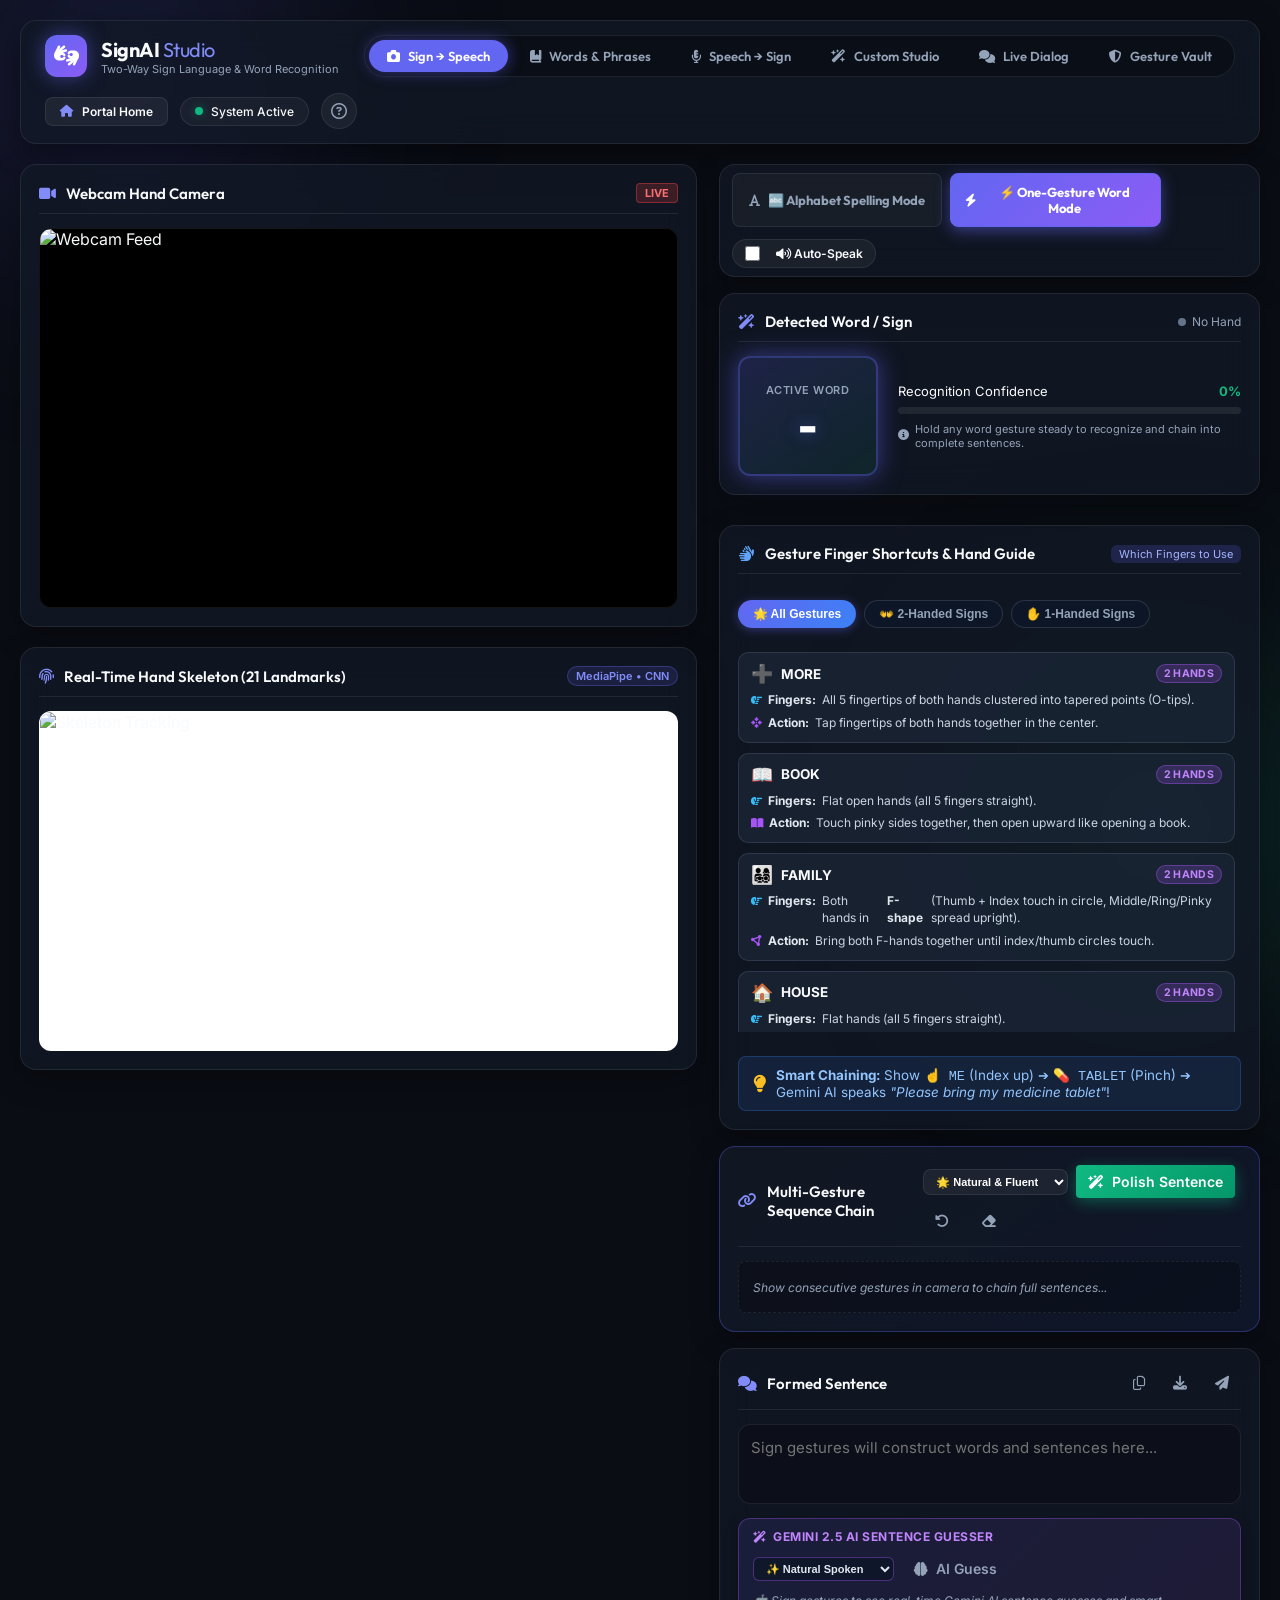
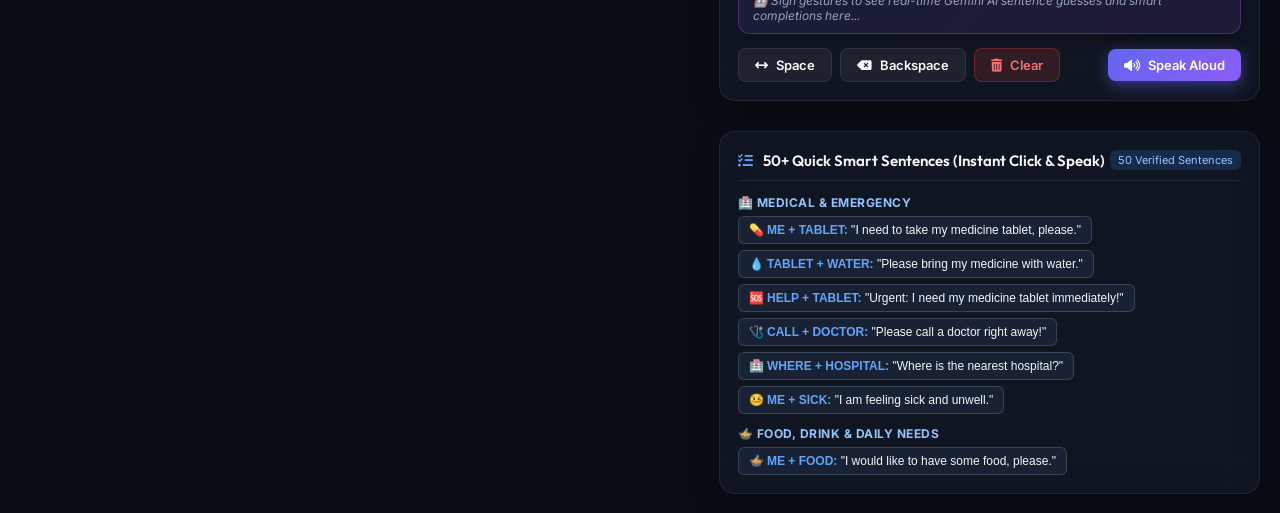
==== commit 0803822e: "feat: Add 3-Gesture Combination Lock Secret Messaging Vault with real-time biometric camera verifica" ====
--- a/templates/index.html
+++ b/templates/index.html
@@ -52,6 +52,10 @@
                     <i class="fa-solid fa-comments"></i>
                     <span>Live Dialog</span>
                 </button>
+                <button class="tab-btn" data-tab="tab-gesture-vault">
+                    <i class="fa-solid fa-shield-halved"></i>
+                    <span>Gesture Vault</span>
+                </button>
             </nav>
 
             <div class="header-badges">
@@ -944,6 +948,225 @@
                         <button class="btn btn-primary" id="btn-dialog-send">
                             <i class="fa-solid fa-paper-plane"></i>
                         </button>
+                    </div>
+                </div>
+            </main>
+        </section>
+
+        <!-- TAB 6: GESTURE LOCK VAULT (3-GESTURE COMBINATION LOCK MESSAGING) -->
+        <section class="tab-content" id="tab-gesture-vault">
+            <main class="vault-container">
+                <div class="vault-grid">
+                    <!-- Left: Create 3-Gesture Locked Message -->
+                    <div class="card vault-create-card">
+                        <div class="card-header">
+                            <div class="card-title">
+                                <i class="fa-solid fa-lock" style="color: #6366f1;"></i>
+                                <span>Lock Message with 3-Gesture PIN</span>
+                            </div>
+                            <span class="badge" style="background: rgba(99, 102, 241, 0.2); color: #a5b4fc;">Biometric Sign Lock</span>
+                        </div>
+                        <div class="vault-form-body">
+                            <div class="form-group">
+                                <label class="vault-label"><i class="fa-solid fa-feather"></i> Secret Message Content:</label>
+                                <textarea id="vault-secret-input" class="vault-textarea" placeholder="Write confidential message or secret notes (e.g. 'Meet me at Room 204 at 5 PM. Bring the project files')..."></textarea>
+                            </div>
+
+                            <div class="form-group">
+                                <div class="vault-combo-header">
+                                    <label class="vault-label"><i class="fa-solid fa-key"></i> Choose 3-Gesture Combination Pattern:</label>
+                                    <span class="vault-combo-counter" id="vault-combo-count">0 / 3 Selected</span>
+                                </div>
+
+                                <!-- 3 Combo Slot Boxes -->
+                                <div class="vault-combo-slots">
+                                    <div class="combo-slot" id="combo-slot-1" data-slot="1">
+                                        <span class="slot-num">1</span>
+                                        <span class="slot-emoji">❓</span>
+                                        <span class="slot-name">Gesture 1</span>
+                                    </div>
+                                    <div class="slot-connector"><i class="fa-solid fa-arrow-right"></i></div>
+                                    <div class="combo-slot" id="combo-slot-2" data-slot="2">
+                                        <span class="slot-num">2</span>
+                                        <span class="slot-emoji">❓</span>
+                                        <span class="slot-name">Gesture 2</span>
+                                    </div>
+                                    <div class="slot-connector"><i class="fa-solid fa-arrow-right"></i></div>
+                                    <div class="combo-slot" id="combo-slot-3" data-slot="3">
+                                        <span class="slot-num">3</span>
+                                        <span class="slot-emoji">❓</span>
+                                        <span class="slot-name">Gesture 3</span>
+                                    </div>
+                                </div>
+
+                                <!-- Quick Gesture Selection Buttons -->
+                                <div class="vault-gesture-picker">
+                                    <button type="button" class="vault-pick-chip" data-gesture="PEACE" data-emoji="✌️">✌️ PEACE</button>
+                                    <button type="button" class="vault-pick-chip" data-gesture="TABLET" data-emoji="💊">💊 TABLET</button>
+                                    <button type="button" class="vault-pick-chip" data-gesture="WATER" data-emoji="💧">💧 WATER</button>
+                                    <button type="button" class="vault-pick-chip" data-gesture="FOOD" data-emoji="🍲">🍲 FOOD</button>
+                                    <button type="button" class="vault-pick-chip" data-gesture="ME" data-emoji="☝️">☝️ ME</button>
+                                    <button type="button" class="vault-pick-chip" data-gesture="HELP" data-emoji="🆘">🆘 HELP</button>
+                                    <button type="button" class="vault-pick-chip" data-gesture="FRIEND" data-emoji="🤝">🤝 FRIEND</button>
+                                    <button type="button" class="vault-pick-chip" data-gesture="HOUSE" data-emoji="🏠">🏠 HOUSE</button>
+                                    <button type="button" class="vault-pick-chip" data-gesture="THANK YOU" data-emoji="🙏">🙏 THANK YOU</button>
+                                    <button type="button" class="vault-pick-chip" data-gesture="MORE" data-emoji="➕">➕ MORE</button>
+                                    <button type="button" class="vault-pick-chip" data-gesture="WORK" data-emoji="💼">💼 WORK</button>
+                                    <button type="button" class="vault-pick-chip" data-gesture="PLAY" data-emoji="🎮">🎮 PLAY</button>
+                                    <button type="button" class="vault-pick-chip" data-gesture="OK" data-emoji="👌">👌 OK</button>
+                                    <button type="button" class="vault-pick-chip" data-gesture="I LOVE YOU" data-emoji="🤟">🤟 I LOVE YOU</button>
+                                    <button type="button" class="vault-pick-chip" data-gesture="CALL ME" data-emoji="🤙">🤙 CALL ME</button>
+                                    <button type="button" class="vault-pick-chip" data-gesture="HELLO" data-emoji="👋">👋 HELLO</button>
+                                    <button type="button" class="vault-pick-chip" data-gesture="GOOD" data-emoji="👍">👍 GOOD</button>
+                                </div>
+
+                                <div class="vault-tools-row">
+                                    <button type="button" class="btn btn-secondary btn-mini" id="btn-vault-capture-live">
+                                        <i class="fa-solid fa-camera"></i> Capture Live Sign from Camera
+                                    </button>
+                                    <button type="button" class="btn btn-secondary btn-mini" id="btn-vault-clear-combo">
+                                        <i class="fa-solid fa-rotate-left"></i> Reset Pattern
+                                    </button>
+                                </div>
+                            </div>
+
+                            <div class="form-row-vault">
+                                <div class="form-group flex-1">
+                                    <label class="vault-label"><i class="fa-solid fa-lightbulb"></i> Clue / Hint (Optional):</label>
+                                    <input type="text" id="vault-hint-input" class="vault-input" placeholder="e.g. 'Daily essential needs' or 'Friendship signs'...">
+                                </div>
+                                <div class="form-group">
+                                    <label class="vault-label"><i class="fa-solid fa-user-tag"></i> Sender Name:</label>
+                                    <input type="text" id="vault-sender-input" class="vault-input" value="User 1" placeholder="Sender Name">
+                                </div>
+                            </div>
+
+                            <div class="vault-options-row">
+                                <label class="vault-checkbox-label">
+                                    <input type="checkbox" id="vault-burn-check">
+                                    <span>🔥 Burn after reading (Self-destruct on first unlock)</span>
+                                </label>
+                            </div>
+
+                            <button class="btn btn-primary btn-vault-lock" id="btn-vault-create">
+                                <i class="fa-solid fa-shield-halved"></i>
+                                <span>Encrypt &amp; Lock Message (3-Gesture PIN)</span>
+                            </button>
+
+                            <!-- Created Confirmation Box -->
+                            <div class="vault-success-box" id="vault-created-alert" style="display: none;">
+                                <div class="alert-icon"><i class="fa-solid fa-circle-check"></i></div>
+                                <div class="alert-content">
+                                    <strong>Message Locked &amp; Secured!</strong>
+                                    <p>Share this Message ID or Link with User 2 to unlock via 3-gesture camera scan:</p>
+                                    <div class="share-link-wrapper">
+                                        <input type="text" id="vault-share-link" readonly>
+                                        <button class="btn btn-secondary btn-mini" id="btn-copy-vault-link"><i class="fa-solid fa-copy"></i> Copy</button>
+                                    </div>
+                                </div>
+                            </div>
+                        </div>
+                    </div>
+
+                    <!-- Right: Interactive 3-Gesture Biometric Unlock Station -->
+                    <div class="card vault-unlock-card" id="vault-unlock-station">
+                        <div class="card-header">
+                            <div class="card-title">
+                                <i class="fa-solid fa-fingerprint" style="color: #10b981;"></i>
+                                <span>3-Gesture Biometric Unlock Station</span>
+                            </div>
+                            <span class="badge" id="unlock-envelope-id">No Message Selected</span>
+                        </div>
+
+                        <div class="vault-unlock-body">
+                            <!-- Messages Selector Ribbon -->
+                            <div class="vault-inbox-header">
+                                <span class="inbox-title"><i class="fa-solid fa-inbox"></i> Select Locked Envelope:</span>
+                                <button class="btn btn-secondary btn-mini" id="btn-refresh-vault-inbox"><i class="fa-solid fa-rotate"></i> Refresh</button>
+                            </div>
+                            <div class="vault-inbox-list" id="vault-inbox-list">
+                                <div class="inbox-loading">Loading locked messages...</div>
+                            </div>
+
+                            <!-- Active Challenge Card -->
+                            <div class="vault-challenge-box" id="vault-challenge-box">
+                                <div class="challenge-meta">
+                                    <div class="challenge-sender-badge"><i class="fa-solid fa-user-lock"></i> <span id="challenge-sender">Varun</span></div>
+                                    <div class="challenge-hint"><i class="fa-solid fa-lightbulb"></i> Hint: <em id="challenge-hint">Peace -> Medicine -> Drink</em></div>
+                                </div>
+
+                                <!-- Live Video Feed Scanner Target Overlay -->
+                                <div class="unlock-camera-container">
+                                    <div class="unlock-camera-frame">
+                                        <img src="/video_feed" alt="Camera Stream" class="unlock-stream-img">
+                                        <div class="unlock-scanner-reticle">
+                                            <div class="reticle-corner tl"></div>
+                                            <div class="reticle-corner tr"></div>
+                                            <div class="reticle-corner bl"></div>
+                                            <div class="reticle-corner br"></div>
+                                            <div class="scanner-laser-line"></div>
+                                            <div class="live-detected-badge" id="unlock-live-gesture">
+                                                <i class="fa-solid fa-hand"></i> <span id="unlock-live-gesture-name">Show Hand Sign...</span>
+                                            </div>
+                                        </div>
+                                    </div>
+                                </div>
+
+                                <!-- 3-Gesture Verification Challenge Slots -->
+                                <div class="unlock-combo-slots">
+                                    <div class="unlock-slot active" id="unlock-slot-1">
+                                        <span class="unlock-slot-num">1</span>
+                                        <span class="unlock-slot-status" id="unlock-slot-status-1"><i class="fa-solid fa-camera"></i></span>
+                                        <span class="unlock-slot-label" id="unlock-slot-label-1">Sign Gesture 1</span>
+                                    </div>
+                                    <div class="slot-connector"><i class="fa-solid fa-arrow-right"></i></div>
+                                    <div class="unlock-slot" id="unlock-slot-2">
+                                        <span class="unlock-slot-num">2</span>
+                                        <span class="unlock-slot-status" id="unlock-slot-status-2"><i class="fa-solid fa-lock"></i></span>
+                                        <span class="unlock-slot-label" id="unlock-slot-label-2">Sign Gesture 2</span>
+                                    </div>
+                                    <div class="slot-connector"><i class="fa-solid fa-arrow-right"></i></div>
+                                    <div class="unlock-slot" id="unlock-slot-3">
+                                        <span class="unlock-slot-num">3</span>
+                                        <span class="unlock-slot-status" id="unlock-slot-status-3"><i class="fa-solid fa-lock"></i></span>
+                                        <span class="unlock-slot-label" id="unlock-slot-label-3">Sign Gesture 3</span>
+                                    </div>
+                                </div>
+
+                                <!-- Verification Progress & Status Alerts -->
+                                <div class="unlock-status-banner initial" id="unlock-status-banner">
+                                    <i class="fa-solid fa-shield" id="unlock-banner-icon"></i>
+                                    <span id="unlock-banner-text">Stand in front of camera and perform Gesture #1 to begin authentication</span>
+                                </div>
+
+                                <div class="unlock-actions-row">
+                                    <button class="btn btn-secondary btn-mini" id="btn-unlock-reset-slots">
+                                        <i class="fa-solid fa-rotate-left"></i> Restart Gesture Scan
+                                    </button>
+                                    <button class="btn btn-emerald btn-mini" id="btn-manual-confirm-gesture">
+                                        <i class="fa-solid fa-hand-pointer"></i> Confirm Current Sign
+                                    </button>
+                                </div>
+
+                                <!-- Decrypted Secret Message Reveal Card -->
+                                <div class="vault-decrypted-card" id="vault-decrypted-box" style="display: none;">
+                                    <div class="decrypted-header">
+                                        <div class="decrypted-badge"><i class="fa-solid fa-unlock-keyhole"></i> <span>ACCESS GRANTED &bull; DECRYPTED MESSAGE</span></div>
+                                    </div>
+                                    <div class="decrypted-message-body" id="vault-decrypted-content">
+                                        <!-- Secret message content goes here -->
+                                    </div>
+                                    <div class="decrypted-toolbar">
+                                        <button class="btn btn-primary" id="btn-speak-decrypted">
+                                            <i class="fa-solid fa-volume-high"></i> Speak Aloud
+                                        </button>
+                                        <button class="btn btn-secondary" id="btn-copy-decrypted">
+                                            <i class="fa-solid fa-copy"></i> Copy Text
+                                        </button>
+                                    </div>
+                                </div>
+                            </div>
+                        </div>
                     </div>
                 </div>
             </main>
--- a/static/style.css
+++ b/static/style.css
@@ -3259,3 +3259,546 @@
         grid-template-columns: 1fr;
     }
 }
+
+/* ==========================================
+   TAB 6: GESTURE LOCK VAULT STYLING
+   ========================================== */
+.vault-container {
+    max-width: 1400px;
+    margin: 0 auto;
+    padding: 10px 0;
+}
+
+.vault-grid {
+    display: grid;
+    grid-template-columns: 1fr 1.15fr;
+    gap: 20px;
+}
+
+.vault-create-card, .vault-unlock-card {
+    background: var(--bg-surface);
+    border: 1px solid var(--border-color);
+    border-radius: var(--radius-lg);
+    box-shadow: 0 8px 30px rgba(0, 0, 0, 0.3);
+    display: flex;
+    flex-direction: column;
+}
+
+.vault-form-body, .vault-unlock-body {
+    padding: 18px 20px;
+    display: flex;
+    flex-direction: column;
+    gap: 16px;
+}
+
+.vault-label {
+    display: block;
+    font-size: 13px;
+    font-weight: 700;
+    color: #e2e8f0;
+    margin-bottom: 6px;
+    display: flex;
+    align-items: center;
+    gap: 6px;
+}
+
+.vault-label i {
+    color: #818cf8;
+}
+
+.vault-textarea {
+    width: 100%;
+    min-height: 90px;
+    background: rgba(15, 23, 42, 0.85);
+    border: 1px solid rgba(148, 163, 184, 0.25);
+    border-radius: 8px;
+    padding: 10px 14px;
+    color: #f8fafc;
+    font-family: var(--font-body);
+    font-size: 13.5px;
+    resize: vertical;
+    outline: none;
+    box-sizing: border-box;
+    transition: all 0.2s ease;
+}
+
+.vault-textarea:focus, .vault-input:focus {
+    border-color: #6366f1;
+    box-shadow: 0 0 12px rgba(99, 102, 241, 0.35);
+}
+
+.vault-input {
+    width: 100%;
+    background: rgba(15, 23, 42, 0.85);
+    border: 1px solid rgba(148, 163, 184, 0.25);
+    border-radius: 8px;
+    padding: 8px 12px;
+    color: #f8fafc;
+    font-size: 13px;
+    outline: none;
+    box-sizing: border-box;
+}
+
+.vault-combo-header {
+    display: flex;
+    justify-content: space-between;
+    align-items: center;
+    margin-bottom: 8px;
+}
+
+.vault-combo-counter {
+    font-size: 11.5px;
+    font-weight: 700;
+    color: #c084fc;
+    background: rgba(168, 85, 247, 0.15);
+    padding: 2px 8px;
+    border-radius: 12px;
+}
+
+.vault-combo-slots {
+    display: flex;
+    align-items: center;
+    justify-content: space-between;
+    gap: 8px;
+    margin-bottom: 12px;
+}
+
+.combo-slot {
+    flex: 1;
+    background: rgba(15, 23, 42, 0.9);
+    border: 2px dashed rgba(99, 102, 241, 0.4);
+    border-radius: 10px;
+    padding: 12px 8px;
+    display: flex;
+    flex-direction: column;
+    align-items: center;
+    justify-content: center;
+    position: relative;
+    transition: all 0.2s ease;
+}
+
+.combo-slot.filled {
+    border-style: solid;
+    border-color: #6366f1;
+    background: rgba(99, 102, 241, 0.18);
+    box-shadow: 0 0 15px rgba(99, 102, 241, 0.3);
+}
+
+.slot-num {
+    position: absolute;
+    top: 4px;
+    left: 6px;
+    font-size: 10px;
+    font-weight: 800;
+    color: #64748b;
+}
+
+.slot-emoji {
+    font-size: 26px;
+    margin-bottom: 2px;
+}
+
+.slot-name {
+    font-size: 11.5px;
+    font-weight: 700;
+    color: #e2e8f0;
+    text-transform: uppercase;
+    text-align: center;
+}
+
+.slot-connector {
+    color: #64748b;
+    font-size: 12px;
+}
+
+.vault-gesture-picker {
+    display: flex;
+    flex-wrap: wrap;
+    gap: 6px;
+    max-height: 140px;
+    overflow-y: auto;
+    padding: 4px;
+    background: rgba(10, 14, 26, 0.6);
+    border: 1px solid rgba(148, 163, 184, 0.15);
+    border-radius: 8px;
+}
+
+.vault-pick-chip {
+    background: rgba(30, 41, 59, 0.8);
+    border: 1px solid rgba(148, 163, 184, 0.25);
+    border-radius: 6px;
+    padding: 5px 9px;
+    color: #f1f5f9;
+    font-size: 11.5px;
+    font-weight: 600;
+    cursor: pointer;
+    transition: all 0.15s ease;
+}
+
+.vault-pick-chip:hover {
+    background: rgba(99, 102, 241, 0.3);
+    border-color: #818cf8;
+    transform: translateY(-1px);
+}
+
+.vault-tools-row {
+    display: flex;
+    gap: 8px;
+    margin-top: 8px;
+}
+
+.form-row-vault {
+    display: flex;
+    gap: 12px;
+}
+
+.flex-1 { flex: 1; }
+
+.vault-options-row {
+    margin-top: 2px;
+}
+
+.vault-checkbox-label {
+    display: inline-flex;
+    align-items: center;
+    gap: 8px;
+    font-size: 12.5px;
+    color: #cbd5e1;
+    cursor: pointer;
+}
+
+.btn-vault-lock {
+    width: 100%;
+    padding: 12px;
+    font-size: 14px;
+    font-weight: 700;
+    display: flex;
+    align-items: center;
+    justify-content: center;
+    gap: 8px;
+    background: linear-gradient(135deg, #4f46e5, #7c3aed);
+    box-shadow: 0 4px 20px rgba(99, 102, 241, 0.4);
+}
+
+.vault-success-box {
+    background: rgba(16, 185, 129, 0.12);
+    border: 1px solid rgba(16, 185, 129, 0.35);
+    border-radius: 8px;
+    padding: 12px 14px;
+    display: flex;
+    gap: 12px;
+    color: #ecfdf5;
+}
+
+.alert-icon i {
+    font-size: 24px;
+    color: #10b981;
+}
+
+.alert-content p {
+    font-size: 12px;
+    color: #a7f3d0;
+    margin: 4px 0 8px;
+}
+
+.share-link-wrapper {
+    display: flex;
+    gap: 6px;
+}
+
+.share-link-wrapper input {
+    flex: 1;
+    background: rgba(10, 14, 26, 0.9);
+    border: 1px solid rgba(16, 185, 129, 0.4);
+    border-radius: 6px;
+    color: #f1f5f9;
+    padding: 4px 8px;
+    font-size: 11.5px;
+}
+
+/* Unlock Station Styles */
+.vault-inbox-header {
+    display: flex;
+    justify-content: space-between;
+    align-items: center;
+    font-size: 12.5px;
+    font-weight: 700;
+    color: #cbd5e1;
+}
+
+.vault-inbox-list {
+    display: flex;
+    gap: 8px;
+    overflow-x: auto;
+    padding-bottom: 4px;
+    max-height: 75px;
+}
+
+.inbox-card-item {
+    background: rgba(30, 41, 59, 0.7);
+    border: 1px solid rgba(148, 163, 184, 0.2);
+    border-radius: 8px;
+    padding: 8px 12px;
+    min-width: 150px;
+    cursor: pointer;
+    display: flex;
+    flex-direction: column;
+    gap: 2px;
+    transition: all 0.2s ease;
+}
+
+.inbox-card-item:hover, .inbox-card-item.selected {
+    background: rgba(99, 102, 241, 0.22);
+    border-color: #6366f1;
+    transform: translateY(-2px);
+    box-shadow: 0 4px 12px rgba(99, 102, 241, 0.3);
+}
+
+.inbox-sender {
+    font-size: 12.5px;
+    font-weight: 700;
+    color: #f8fafc;
+}
+
+.inbox-hint {
+    font-size: 11px;
+    color: #94a3b8;
+    white-space: nowrap;
+    overflow: hidden;
+    text-overflow: ellipsis;
+}
+
+.unlock-camera-container {
+    margin: 8px 0;
+    display: flex;
+    justify-content: center;
+}
+
+.unlock-camera-frame {
+    position: relative;
+    width: 100%;
+    max-width: 440px;
+    height: 220px;
+    border-radius: 12px;
+    overflow: hidden;
+    background: #000;
+    border: 2px solid rgba(99, 102, 241, 0.4);
+}
+
+.unlock-stream-img {
+    width: 100%;
+    height: 100%;
+    object-fit: cover;
+}
+
+.unlock-scanner-reticle {
+    position: absolute;
+    inset: 16px;
+    border: 1px dashed rgba(99, 102, 241, 0.4);
+    border-radius: 8px;
+    pointer-events: none;
+}
+
+.reticle-corner {
+    position: absolute;
+    width: 14px;
+    height: 14px;
+    border-color: #38bdf8;
+    border-style: solid;
+}
+
+.reticle-corner.tl { top: -2px; left: -2px; border-width: 3px 0 0 3px; }
+.reticle-corner.tr { top: -2px; right: -2px; border-width: 3px 3px 0 0; }
+.reticle-corner.bl { bottom: -2px; left: -2px; border-width: 0 0 3px 3px; }
+.reticle-corner.br { bottom: -2px; right: -2px; border-width: 0 3px 3px 0; }
+
+.scanner-laser-line {
+    position: absolute;
+    top: 0;
+    left: 0;
+    right: 0;
+    height: 2px;
+    background: linear-gradient(90deg, transparent, #38bdf8, #818cf8, transparent);
+    box-shadow: 0 0 8px #38bdf8;
+    animation: scanLaser 2.2s infinite ease-in-out;
+}
+
+@keyframes scanLaser {
+    0% { top: 5%; opacity: 0.3; }
+    50% { top: 90%; opacity: 1; }
+    100% { top: 5%; opacity: 0.3; }
+}
+
+.live-detected-badge {
+    position: absolute;
+    bottom: 8px;
+    left: 50%;
+    transform: translateX(-50%);
+    background: rgba(15, 23, 42, 0.85);
+    border: 1px solid rgba(56, 189, 248, 0.5);
+    padding: 4px 12px;
+    border-radius: 20px;
+    font-size: 12px;
+    font-weight: 700;
+    color: #38bdf8;
+    white-space: nowrap;
+    display: flex;
+    align-items: center;
+    gap: 6px;
+    box-shadow: 0 2px 8px rgba(0, 0, 0, 0.4);
+}
+
+.unlock-combo-slots {
+    display: flex;
+    align-items: center;
+    justify-content: space-between;
+    gap: 8px;
+}
+
+.unlock-slot {
+    flex: 1;
+    background: rgba(15, 23, 42, 0.8);
+    border: 2px solid rgba(148, 163, 184, 0.2);
+    border-radius: 10px;
+    padding: 10px 6px;
+    display: flex;
+    flex-direction: column;
+    align-items: center;
+    position: relative;
+    transition: all 0.25s ease;
+}
+
+.unlock-slot.active {
+    border-color: #38bdf8;
+    background: rgba(56, 189, 248, 0.12);
+    box-shadow: 0 0 15px rgba(56, 189, 248, 0.3);
+}
+
+.unlock-slot.matched {
+    border-color: #10b981;
+    background: rgba(16, 185, 129, 0.2);
+    box-shadow: 0 0 15px rgba(16, 185, 129, 0.4);
+}
+
+.unlock-slot-num {
+    position: absolute;
+    top: 4px;
+    left: 6px;
+    font-size: 10px;
+    font-weight: 800;
+    color: #64748b;
+}
+
+.unlock-slot-status {
+    font-size: 22px;
+    margin-bottom: 4px;
+    color: #94a3b8;
+}
+
+.unlock-slot.matched .unlock-slot-status {
+    color: #10b981;
+}
+
+.unlock-slot-label {
+    font-size: 11px;
+    font-weight: 700;
+    color: #f1f5f9;
+    text-transform: uppercase;
+}
+
+.unlock-status-banner {
+    padding: 10px 14px;
+    border-radius: 8px;
+    font-size: 13px;
+    font-weight: 600;
+    display: flex;
+    align-items: center;
+    gap: 10px;
+    transition: all 0.2s ease;
+}
+
+.unlock-status-banner.initial {
+    background: rgba(30, 41, 59, 0.8);
+    border: 1px solid rgba(148, 163, 184, 0.25);
+    color: #cbd5e1;
+}
+
+.unlock-status-banner.in-progress {
+    background: rgba(59, 130, 246, 0.18);
+    border: 1px solid rgba(59, 130, 246, 0.5);
+    color: #93c5fd;
+}
+
+.unlock-status-banner.success {
+    background: rgba(16, 185, 129, 0.25);
+    border: 1px solid rgba(16, 185, 129, 0.7);
+    color: #a7f3d0;
+    box-shadow: 0 0 20px rgba(16, 185, 129, 0.35);
+}
+
+.unlock-status-banner.error {
+    background: rgba(239, 68, 68, 0.25);
+    border: 1px solid rgba(239, 68, 68, 0.7);
+    color: #fca5a5;
+    animation: shakeError 0.4s ease-in-out;
+}
+
+@keyframes shakeError {
+    0%, 100% { transform: translateX(0); }
+    20%, 60% { transform: translateX(-8px); }
+    40%, 80% { transform: translateX(8px); }
+}
+
+.unlock-actions-row {
+    display: flex;
+    justify-content: flex-end;
+    gap: 8px;
+}
+
+.vault-decrypted-card {
+    background: linear-gradient(135deg, rgba(16, 185, 129, 0.18), rgba(6, 78, 59, 0.25));
+    border: 1px solid rgba(16, 185, 129, 0.5);
+    border-radius: 10px;
+    padding: 16px;
+    display: flex;
+    flex-direction: column;
+    gap: 12px;
+    animation: fadeInReveal 0.5s ease;
+}
+
+@keyframes fadeInReveal {
+    from { opacity: 0; transform: scale(0.96); }
+    to { opacity: 1; transform: scale(1); }
+}
+
+.decrypted-badge {
+    display: inline-flex;
+    align-items: center;
+    gap: 6px;
+    font-size: 11px;
+    font-weight: 800;
+    color: #10b981;
+    letter-spacing: 0.5px;
+}
+
+.decrypted-message-body {
+    background: rgba(15, 23, 42, 0.8);
+    border: 1px solid rgba(16, 185, 129, 0.3);
+    border-radius: 8px;
+    padding: 14px 16px;
+    font-size: 15px;
+    font-weight: 600;
+    color: #ffffff;
+    line-height: 1.5;
+}
+
+.decrypted-toolbar {
+    display: flex;
+    gap: 10px;
+}
+
+@media (max-width: 900px) {
+    .vault-grid {
+        grid-template-columns: 1fr;
+    }
+}
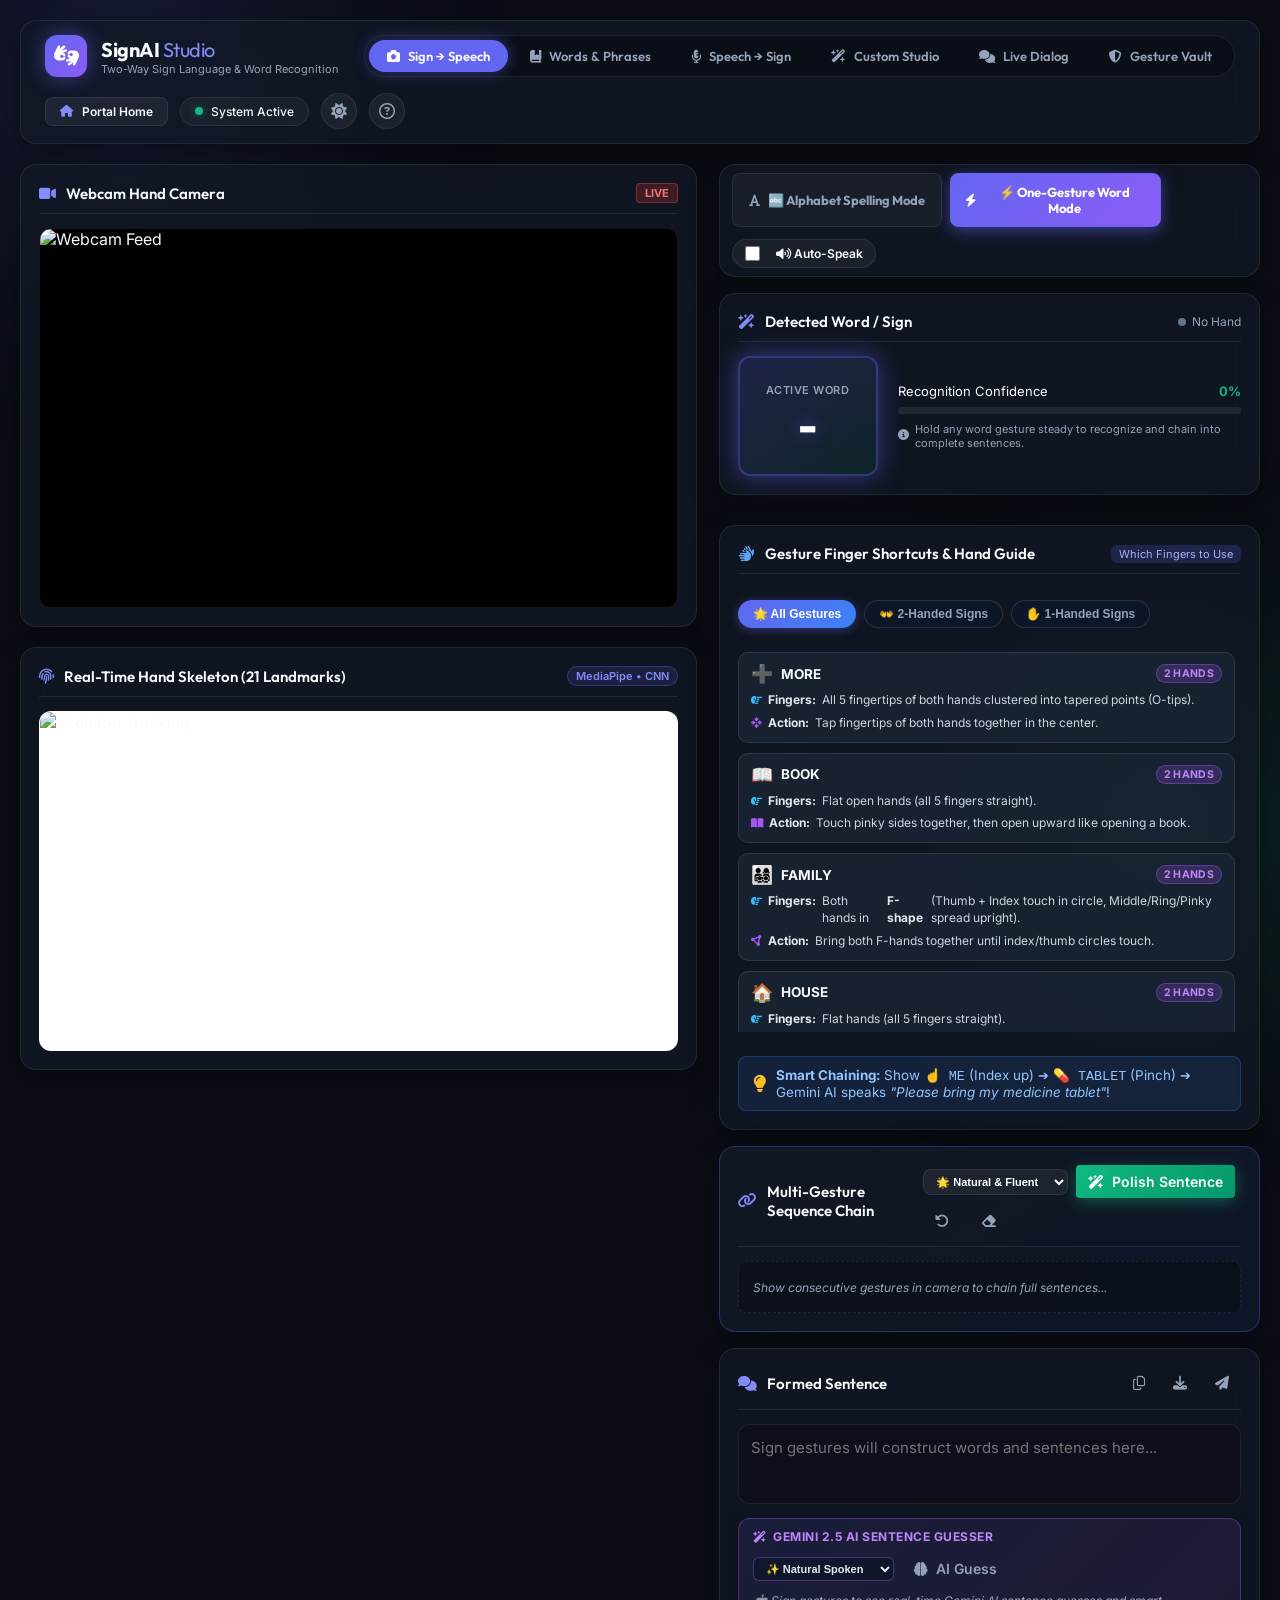
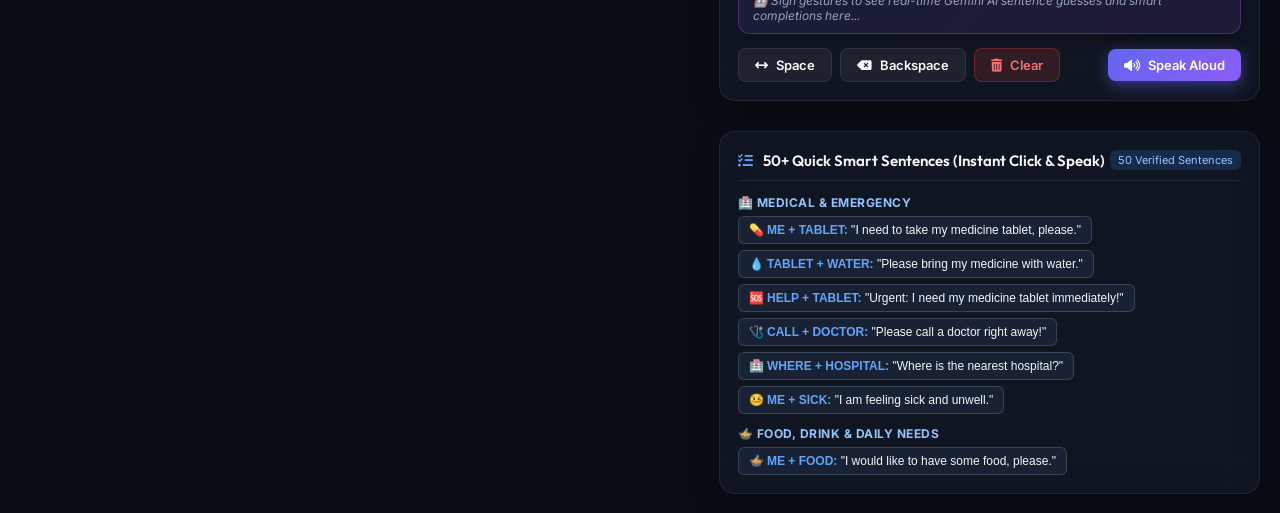
==== commit 7d5f6d83: "feat: add premium White / Light theme with theme toggle switch and persistence" ====
--- a/templates/index.html
+++ b/templates/index.html
@@ -11,6 +11,15 @@
     <!-- FontAwesome Icons -->
     <link rel="stylesheet" href="https://cdnjs.cloudflare.com/ajax/libs/font-awesome/6.4.0/css/all.min.css">
     <link rel="stylesheet" href="/static/style.css">
+    <script>
+        (function() {
+            const savedTheme = localStorage.getItem('signai_theme') || 'dark';
+            if (savedTheme === 'light') {
+                document.documentElement.classList.add('light-theme');
+                document.documentElement.setAttribute('data-theme', 'light');
+            }
+        })();
+    </script>
 </head>
 <body class="dark-theme">
     <!-- Ambient glowing backgrounds -->
@@ -67,6 +76,9 @@
                     <span class="status-dot green pulse"></span>
                     <span id="live-indicator-text">System Active</span>
                 </div>
+                <button class="btn-icon" id="btn-theme-toggle" title="Toggle White / Dark Theme">
+                    <i class="fa-solid fa-sun" id="theme-toggle-icon"></i>
+                </button>
                 <button class="btn-icon" id="btn-info-modal" title="ASL Gesture Reference Chart">
                     <i class="fa-regular fa-circle-question"></i>
                 </button>
@@ -153,9 +165,18 @@
                                 <div class="conf-bar-bg">
                                     <div class="conf-bar-fill" id="conf-bar"></div>
                                 </div>
+                                <div class="cooldown-timer-bar-wrap" id="cooldown-timer-wrap" style="display: none; margin-top: 10px; padding: 6px 10px; background: rgba(139, 92, 246, 0.12); border-radius: 8px; border: 1px solid rgba(139, 92, 246, 0.3);">
+                                    <div style="display: flex; justify-content: space-between; font-size: 11px; color: #c4b5fd; margin-bottom: 4px; font-weight: 600;">
+                                        <span><i class="fa-solid fa-hourglass-half fa-spin"></i> 3s Gesture Pacing Buffer</span>
+                                        <span id="cooldown-timer-text">Next sign in 3.0s</span>
+                                    </div>
+                                    <div style="background: rgba(255,255,255,0.1); border-radius: 999px; height: 5px; overflow: hidden;">
+                                        <div id="cooldown-timer-bar" style="height: 100%; width: 100%; background: linear-gradient(90deg, #ec4899, #8b5cf6); transition: width 0.15s linear;"></div>
+                                    </div>
+                                </div>
                                 <div class="meta-help" id="meta-help-text">
                                     <i class="fa-solid fa-circle-info"></i>
-                                    <span>Hold any word gesture steady to auto-speak and add to sentence!</span>
+                                    <span>Hold gesture steady to commit. 3s pacing gap prevents accidental transition signs!</span>
                                 </div>
                             </div>
                         </div>
--- a/static/style.css
+++ b/static/style.css
@@ -3802,3 +3802,365 @@
         grid-template-columns: 1fr;
     }
 }
+
+/* ==========================================
+   LIGHT / WHITE THEME STYLES (SignAI White Mode)
+   ========================================== */
+body.light-theme,
+[data-theme="light"] {
+    --bg-main: #f8fafc;
+    --bg-card: rgba(255, 255, 255, 0.95);
+    --bg-card-hover: rgba(241, 245, 249, 0.98);
+    --border-color: rgba(203, 213, 225, 0.75);
+    --border-accent: rgba(99, 102, 241, 0.45);
+    
+    --primary: #4f46e5;
+    --primary-glow: rgba(79, 70, 229, 0.2);
+    --primary-light: #6366f1;
+    
+    --emerald: #059669;
+    --emerald-glow: rgba(5, 150, 105, 0.2);
+    
+    --amber: #d97706;
+    --danger: #dc2626;
+    --text-main: #0f172a;
+    --text-muted: #64748b;
+    --text-secondary: #334155;
+    background-color: #f8fafc;
+    color: #0f172a;
+}
+
+body.light-theme .glow-orb {
+    opacity: 0.12;
+}
+
+body.light-theme .app-header {
+    background: #ffffff;
+    border-color: rgba(226, 232, 240, 0.9);
+    box-shadow: 0 4px 20px rgba(0, 0, 0, 0.05);
+}
+
+body.light-theme .card {
+    background: #ffffff;
+    border-color: rgba(226, 232, 240, 0.9);
+    box-shadow: 0 4px 20px rgba(0, 0, 0, 0.04);
+}
+
+body.light-theme .brand-text h1 {
+    color: #0f172a;
+}
+
+body.light-theme .brand-text h1 span {
+    color: #4f46e5;
+}
+
+body.light-theme .brand-text p {
+    color: #64748b;
+}
+
+body.light-theme .mode-tabs {
+    background: #f1f5f9;
+    border-color: #e2e8f0;
+}
+
+body.light-theme .tab-btn {
+    color: #64748b;
+}
+
+body.light-theme .tab-btn:hover {
+    color: #0f172a;
+}
+
+body.light-theme .tab-btn.active {
+    background: #4f46e5;
+    color: #ffffff;
+    box-shadow: 0 4px 14px rgba(79, 70, 229, 0.3);
+}
+
+body.light-theme .status-badge {
+    background: #f8fafc;
+    border-color: #e2e8f0;
+    color: #334155;
+}
+
+body.light-theme .btn-portal-link {
+    background: #f1f5f9;
+    color: #334155;
+    border-color: #e2e8f0;
+}
+
+body.light-theme .btn-portal-link:hover {
+    background: #e2e8f0;
+    color: #0f172a;
+}
+
+body.light-theme .btn-icon {
+    background: #f1f5f9;
+    border-color: #e2e8f0;
+    color: #475569;
+}
+
+body.light-theme .btn-icon:hover {
+    background: rgba(99, 102, 241, 0.1);
+    border-color: #6366f1;
+    color: #4f46e5;
+}
+
+body.light-theme .mode-toggle-btn {
+    background: #f8fafc;
+    border-color: #e2e8f0;
+    color: #475569;
+}
+
+body.light-theme .mode-toggle-btn:hover {
+    background: #e2e8f0;
+    color: #0f172a;
+}
+
+body.light-theme .mode-toggle-btn.active {
+    background: linear-gradient(135deg, #4f46e5, #7c3aed);
+    color: #ffffff;
+    box-shadow: 0 4px 12px rgba(79, 70, 229, 0.25);
+}
+
+body.light-theme .auto-speak-toggle {
+    background: #f8fafc;
+    border-color: #e2e8f0;
+    color: #334155;
+}
+
+body.light-theme .char-display-box {
+    background: linear-gradient(145deg, #eef2ff, #f0fdf4);
+    border-color: rgba(99, 102, 241, 0.35);
+    box-shadow: 0 6px 20px rgba(99, 102, 241, 0.12);
+}
+
+body.light-theme .char-value {
+    color: #1e1b4b;
+    text-shadow: none;
+}
+
+body.light-theme .char-label {
+    color: #64748b;
+}
+
+body.light-theme .conf-bar-bg {
+    background: #e2e8f0;
+}
+
+body.light-theme .cooldown-timer-bar-wrap {
+    background: rgba(99, 102, 241, 0.08) !important;
+    border-color: rgba(99, 102, 241, 0.25) !important;
+}
+
+body.light-theme .sentence-box,
+body.light-theme .sentence-textarea,
+body.light-theme textarea,
+body.light-theme input[type="text"],
+body.light-theme select {
+    background: #f8fafc;
+    color: #0f172a;
+    border-color: #cbd5e1;
+}
+
+body.light-theme .sentence-box:focus-within,
+body.light-theme .sentence-textarea:focus,
+body.light-theme textarea:focus,
+body.light-theme input[type="text"]:focus,
+body.light-theme select:focus {
+    background: #ffffff;
+    border-color: #4f46e5;
+    box-shadow: 0 0 0 3px rgba(79, 70, 229, 0.15);
+}
+
+body.light-theme .suggest-chip {
+    background: #f1f5f9;
+    border-color: #cbd5e1;
+    color: #1e293b;
+}
+
+body.light-theme .suggest-chip:hover {
+    background: #eef2ff;
+    border-color: #6366f1;
+    color: #4f46e5;
+}
+
+body.light-theme .cheat-chip {
+    background: #f8fafc;
+    border-color: #e2e8f0;
+    color: #1e293b;
+}
+
+body.light-theme .cheat-chip:hover {
+    background: #eef2ff;
+    border-color: #6366f1;
+    color: #4f46e5;
+}
+
+body.light-theme .gesture-chip {
+    background: #ffffff;
+    border-color: #cbd5e1;
+    color: #0f172a;
+    box-shadow: 0 2px 6px rgba(0, 0, 0, 0.04);
+}
+
+body.light-theme .dialog-bubble.deaf {
+    background: linear-gradient(135deg, #4f46e5, #6366f1);
+    color: #ffffff;
+}
+
+body.light-theme .dialog-bubble.hearing {
+    background: #f1f5f9;
+    border-color: #e2e8f0;
+    color: #0f172a;
+}
+
+body.light-theme .dialog-welcome {
+    background: #f8fafc;
+    border-color: #e2e8f0;
+    color: #475569;
+}
+
+body.light-theme .custom-gesture-item {
+    background: #ffffff;
+    border-color: #e2e8f0;
+    color: #0f172a;
+    box-shadow: 0 2px 10px rgba(0, 0, 0, 0.03);
+}
+
+body.light-theme .practice-word-card {
+    background: #ffffff;
+    border-color: #e2e8f0;
+    color: #0f172a;
+}
+
+body.light-theme .vault-card,
+body.light-theme .vault-create-card,
+body.light-theme .vault-list-card {
+    background: #ffffff;
+    border-color: #e2e8f0;
+    color: #0f172a;
+}
+
+body.light-theme .vault-item {
+    background: #f8fafc;
+    border-color: #e2e8f0;
+    color: #0f172a;
+}
+
+body.light-theme .vault-item:hover {
+    background: #f1f5f9;
+    border-color: #cbd5e1;
+}
+
+body.light-theme .decrypted-message-body {
+    background: #f8fafc;
+    border-color: rgba(5, 150, 105, 0.3);
+    color: #0f172a;
+}
+
+body.light-theme .modal-container {
+    background: #ffffff;
+    border-color: #e2e8f0;
+    color: #0f172a;
+    box-shadow: 0 20px 50px rgba(0, 0, 0, 0.15);
+}
+
+body.light-theme .modal-header {
+    border-bottom-color: #e2e8f0;
+}
+
+body.light-theme .asl-chart-card {
+    background: #f8fafc;
+    border-color: #e2e8f0;
+}
+
+body.light-theme .asl-letter-box {
+    background: #ffffff;
+    border-color: #cbd5e1;
+    color: #0f172a;
+}
+
+body.light-theme .card-header {
+    border-bottom-color: #e2e8f0;
+}
+
+body.light-theme .card-title {
+    color: #0f172a;
+}
+
+body.light-theme .btn-secondary {
+    background: #f1f5f9;
+    border-color: #cbd5e1;
+    color: #334155;
+}
+
+body.light-theme .btn-secondary:hover {
+    background: #e2e8f0;
+    color: #0f172a;
+}
+
+body.light-theme .landing-header {
+    background: rgba(255, 255, 255, 0.92);
+    border-color: rgba(226, 232, 240, 0.85);
+    box-shadow: 0 4px 20px rgba(0, 0, 0, 0.04);
+}
+
+body.light-theme .nav-link {
+    color: #475569;
+}
+
+body.light-theme .nav-link:hover {
+    color: #4f46e5;
+}
+
+body.light-theme .hero-badge {
+    background: #eef2ff;
+    border-color: rgba(99, 102, 241, 0.3);
+    color: #4f46e5;
+}
+
+body.light-theme .landing-hero h1 {
+    color: #0f172a;
+}
+
+body.light-theme .landing-hero p {
+    color: #475569;
+}
+
+body.light-theme .feature-card,
+body.light-theme .step-card,
+body.light-theme .tech-card,
+body.light-theme .stat-card,
+body.light-theme .dictionary-card {
+    background: #ffffff;
+    border-color: #e2e8f0;
+    color: #0f172a;
+    box-shadow: 0 4px 20px rgba(0, 0, 0, 0.03);
+}
+
+body.light-theme .feature-card p,
+body.light-theme .step-card p,
+body.light-theme .tech-card p {
+    color: #64748b;
+}
+
+body.light-theme .landing-cta-banner {
+    background: linear-gradient(135deg, #eef2ff, #f0fdf4);
+    border-color: rgba(99, 102, 241, 0.3);
+    color: #0f172a;
+}
+
+body.light-theme .landing-cta-banner h2 {
+    color: #1e1b4b;
+}
+
+body.light-theme .landing-cta-banner p {
+    color: #475569;
+}
+
+body.light-theme .landing-footer {
+    background: #ffffff;
+    border-color: #e2e8f0;
+    color: #64748b;
+}
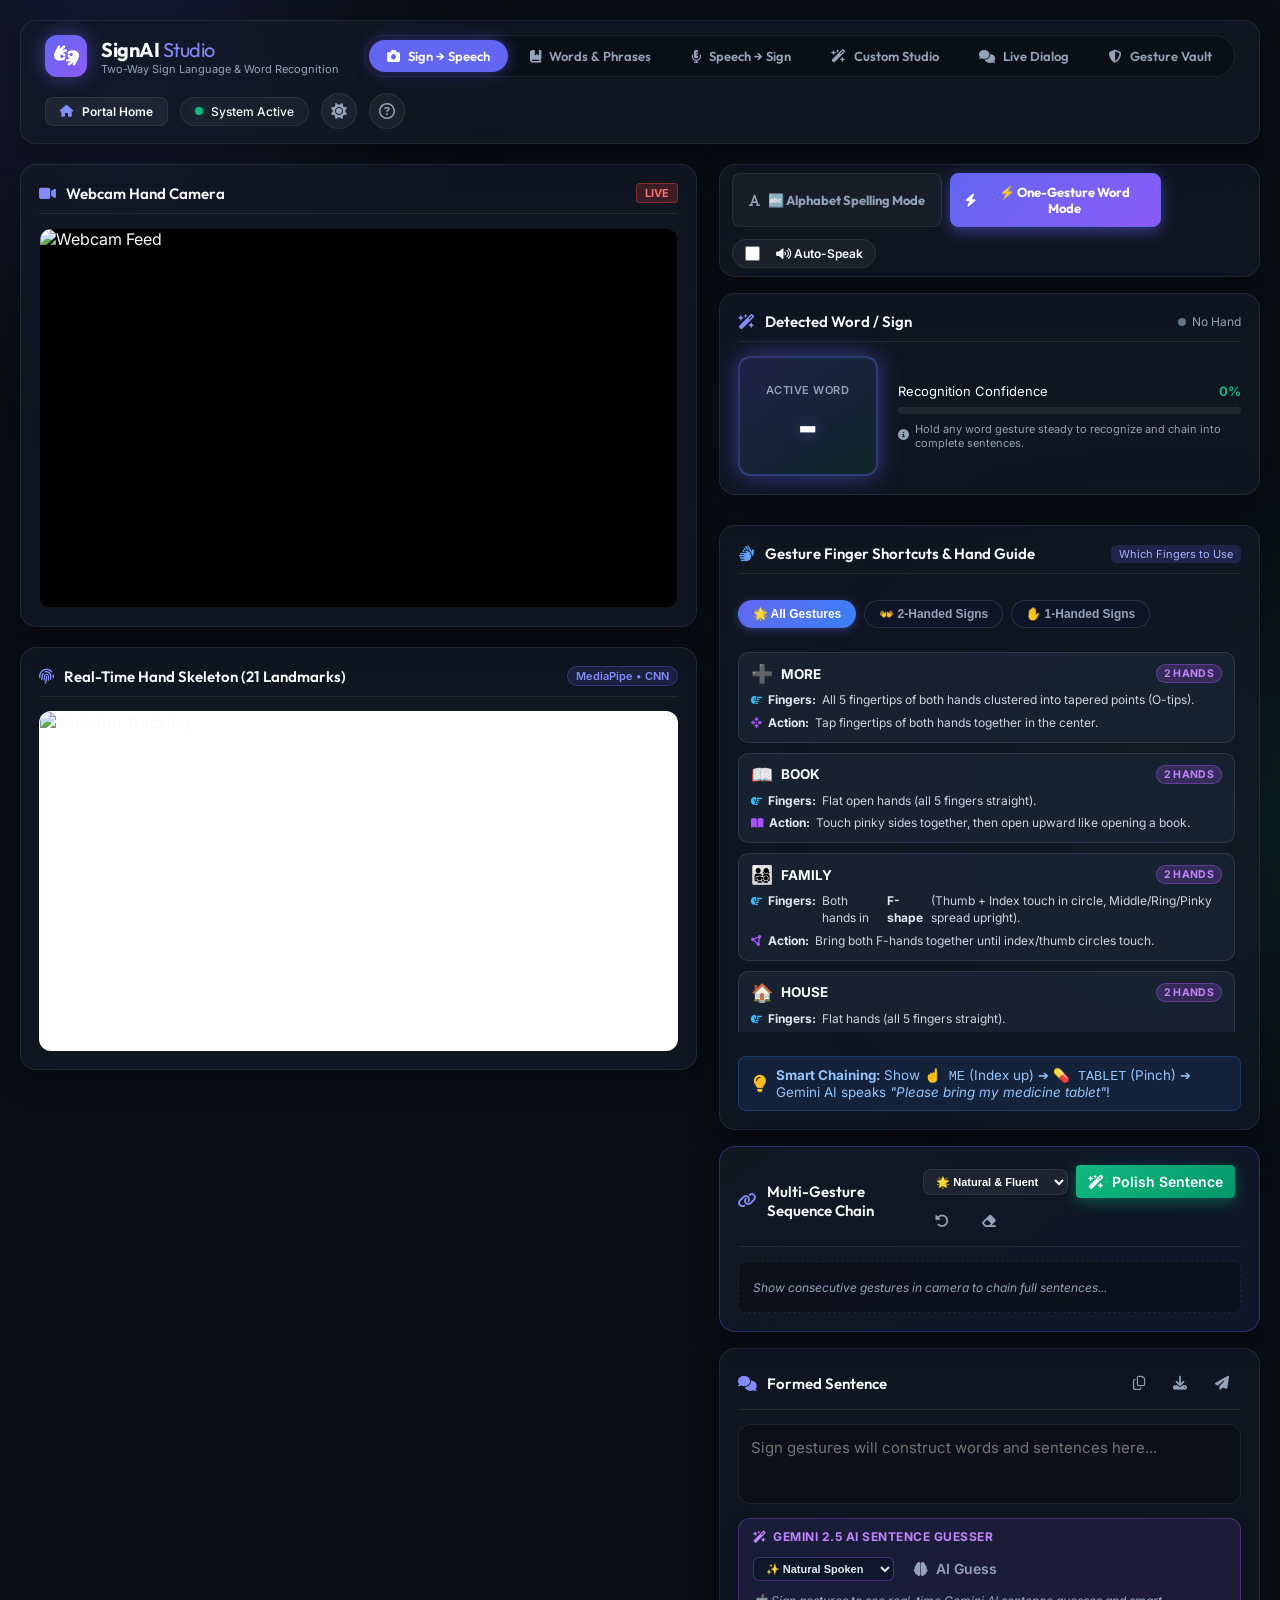
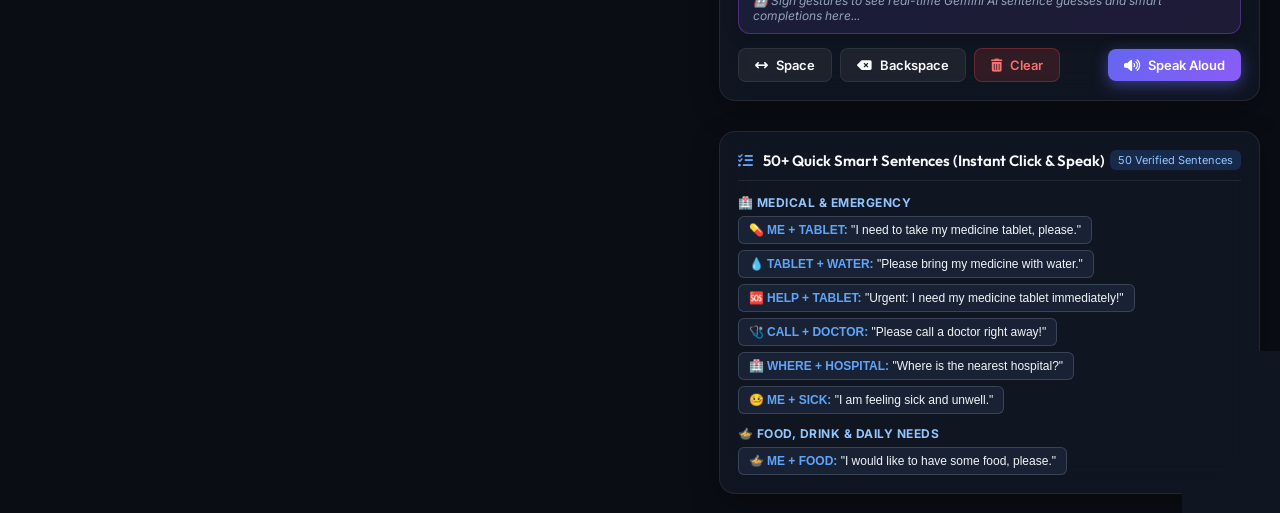
==== commit 2cae845b: "feat(speech-to-sign): add multi-frame kinetic animation loops for full ASL word gestures and mode se" ====
--- a/templates/index.html
+++ b/templates/index.html
@@ -748,7 +748,17 @@
                             <i class="fa-solid fa-hand"></i>
                             <span>Sign Language Animation Stage</span>
                         </div>
-                        <div class="gesture-status" id="anim-status-badge">Ready</div>
+                        <div class="stage-header-actions">
+                            <div class="speech-mode-selector">
+                                <button class="speech-mode-btn active" id="btn-mode-fullword" data-mode="word" title="Show Full Animated Word Gestures">
+                                    <i class="fa-solid fa-wand-magic-sparkles"></i> ⚡ Word Signs
+                                </button>
+                                <button class="speech-mode-btn" id="btn-mode-fingerspell" data-mode="spelling" title="Show Letter-by-Letter Fingerspelling">
+                                    <i class="fa-solid fa-font"></i> 🔤 Fingerspelling
+                                </button>
+                            </div>
+                            <div class="gesture-status" id="anim-status-badge">Ready</div>
+                        </div>
                     </div>
 
                     <div class="stage-canvas-wrapper">
@@ -756,7 +766,10 @@
                         
                         <div class="stage-overlay-info">
                             <div class="active-sign-badge" id="active-sign-badge">
-                                <span class="active-sign-letter" id="active-sign-letter">-</span>
+                                <div class="active-sign-top-row">
+                                    <span class="active-sign-letter" id="active-sign-letter">-</span>
+                                    <span class="active-sign-type-pill" id="active-sign-type-pill">⚡ ASL Word</span>
+                                </div>
                                 <span class="active-sign-desc" id="active-sign-desc">Awaiting input</span>
                             </div>
                         </div>
@@ -796,7 +809,7 @@
 
                     <!-- Synchronized Letter Sequence Strip -->
                     <div class="sequence-strip-wrapper">
-                        <div class="sequence-label">Spelling Sequence:</div>
+                        <div class="sequence-label">Sign Sequence:</div>
                         <div class="sequence-tiles" id="sequence-tiles">
                             <span class="no-sequence">Type or speak a message to generate signs...</span>
                         </div>
@@ -833,7 +846,7 @@
                             </div>
                         </div>
                         <div class="text-input-body">
-                            <textarea id="text-to-sign-input" rows="3" placeholder="Type words or sentences here (e.g. Hello, Thank you, How are you)..."></textarea>
+                            <textarea id="text-to-sign-input" rows="3" placeholder="Type words or sentences here (e.g. Hello, Doctor, Water, Thank you, Help, House)..."></textarea>
                             
                             <div class="input-actions">
                                 <button class="btn btn-primary" id="btn-translate-to-sign">
@@ -848,15 +861,21 @@
 
                         <!-- Quick Phrase Chips -->
                         <div class="quick-phrases">
-                            <div class="quick-title">Quick Phrases:</div>
+                            <div class="quick-title">Quick Word &amp; Phrase Gestures:</div>
                             <div class="chips-row">
                                 <button class="chip-btn" data-phrase="HELLO">👋 HELLO</button>
+                                <button class="chip-btn" data-phrase="DOCTOR">🩺 DOCTOR</button>
+                                <button class="chip-btn" data-phrase="WATER">💧 WATER</button>
                                 <button class="chip-btn" data-phrase="THANK YOU">🙏 THANK YOU</button>
                                 <button class="chip-btn" data-phrase="PLEASE">🤲 PLEASE</button>
+                                <button class="chip-btn" data-phrase="HELP">🆘 HELP</button>
+                                <button class="chip-btn" data-phrase="I LOVE YOU">🤟 LOVE</button>
+                                <button class="chip-btn" data-phrase="HOUSE">🏠 HOUSE</button>
+                                <button class="chip-btn" data-phrase="TABLET">💊 TABLET</button>
+                                <button class="chip-btn" data-phrase="FOOD">🍲 FOOD</button>
                                 <button class="chip-btn" data-phrase="YES">✊ YES</button>
                                 <button class="chip-btn" data-phrase="NO">🤏 NO</button>
-                                <button class="chip-btn" data-phrase="HELP">🆘 HELP</button>
-                                <button class="chip-btn" data-phrase="I LOVE YOU">🤟 LOVE</button>
+                                <button class="chip-btn" data-phrase="PEACE">✌️ PEACE</button>
                                 <button class="chip-btn" data-phrase="GOODBYE">👋 GOODBYE</button>
                             </div>
                         </div>
--- a/static/style.css
+++ b/static/style.css
@@ -1280,6 +1280,80 @@
     padding-bottom: 8px;
 }
 
+.stage-header-actions {
+    display: flex;
+    align-items: center;
+    gap: 10px;
+}
+
+.speech-mode-selector {
+    display: inline-flex;
+    background: rgba(15, 23, 42, 0.6);
+    border: 1px solid var(--border-color);
+    border-radius: 20px;
+    padding: 2px;
+    gap: 2px;
+}
+
+.speech-mode-btn {
+    background: transparent;
+    border: none;
+    color: var(--text-muted);
+    font-size: 11.5px;
+    font-weight: 600;
+    padding: 4px 10px;
+    border-radius: 16px;
+    cursor: pointer;
+    transition: all 0.2s ease;
+    display: inline-flex;
+    align-items: center;
+    gap: 4px;
+}
+
+.speech-mode-btn:hover {
+    color: var(--text-main);
+}
+
+.speech-mode-btn.active {
+    background: var(--primary);
+    color: #fff;
+    box-shadow: 0 2px 8px var(--primary-glow);
+}
+
+.active-sign-top-row {
+    display: flex;
+    align-items: center;
+    gap: 8px;
+    justify-content: center;
+}
+
+.active-sign-type-pill {
+    font-size: 10px;
+    font-weight: 700;
+    padding: 2px 8px;
+    border-radius: 12px;
+    letter-spacing: 0.3px;
+    text-transform: uppercase;
+}
+
+.active-sign-type-pill.word-mode {
+    background: rgba(99, 102, 241, 0.2);
+    color: #818cf8;
+    border: 1px solid rgba(99, 102, 241, 0.4);
+}
+
+.active-sign-type-pill.letter-mode {
+    background: rgba(16, 185, 129, 0.2);
+    color: #34d399;
+    border: 1px solid rgba(16, 185, 129, 0.4);
+}
+
+.active-sign-type-pill.pause-mode {
+    background: rgba(148, 163, 184, 0.2);
+    color: #94a3b8;
+    border: 1px solid rgba(148, 163, 184, 0.3);
+}
+
 .no-sequence {
     font-size: 12px;
     color: var(--text-muted);
@@ -1300,6 +1374,16 @@
     font-weight: 700;
     cursor: pointer;
     transition: all 0.2s ease;
+    padding: 0 8px;
+    box-sizing: border-box;
+}
+
+.tile.tile-word {
+    min-width: 75px;
+    font-size: 12.5px;
+    background: rgba(99, 102, 241, 0.09);
+    border-color: rgba(99, 102, 241, 0.3);
+    gap: 4px;
 }
 
 .tile.active {
@@ -2595,18 +2679,21 @@
 
 .hero-title {
     font-family: var(--font-heading);
-    font-size: 48px;
+    font-size: clamp(2.2rem, 4.5vw, 3.4rem);
     font-weight: 800;
-    line-height: 1.15;
-    color: #fff;
-    margin-bottom: 18px;
-    letter-spacing: -0.02em;
+    line-height: 1.18;
+    color: var(--text-main);
+    margin-bottom: 20px;
+    letter-spacing: -0.03em;
+    text-wrap: balance;
 }
 
 .gradient-text {
-    background: linear-gradient(135deg, #818cf8 0%, #34d399 100%);
+    background: linear-gradient(135deg, #818cf8 0%, #38bdf8 50%, #34d399 100%);
     -webkit-background-clip: text;
     -webkit-text-fill-color: transparent;
+    display: inline-block;
+    filter: drop-shadow(0 2px 12px rgba(99, 102, 241, 0.3));
 }
 
 .hero-subtitle {
@@ -2665,7 +2752,7 @@
     font-family: var(--font-heading);
     font-size: 22px;
     font-weight: 800;
-    color: #fff;
+    color: var(--text-main);
 }
 
 .metric-label {
@@ -4120,8 +4207,20 @@
     color: #4f46e5;
 }
 
+body.light-theme .hero-title,
 body.light-theme .landing-hero h1 {
-    color: #0f172a;
+    color: #0f172a !important;
+}
+
+body.light-theme .gradient-text {
+    background: linear-gradient(135deg, #4338ca 0%, #0284c7 50%, #059669 100%) !important;
+    -webkit-background-clip: text !important;
+    -webkit-text-fill-color: transparent !important;
+    filter: drop-shadow(0 2px 8px rgba(79, 70, 229, 0.2)) !important;
+}
+
+body.light-theme .metric-num {
+    color: #0f172a !important;
 }
 
 body.light-theme .landing-hero p {
@@ -4164,3 +4263,52 @@
     border-color: #e2e8f0;
     color: #64748b;
 }
+
+body.light-theme .speech-mode-selector {
+    background: #f1f5f9;
+    border-color: #cbd5e1;
+}
+
+body.light-theme .speech-mode-btn {
+    color: #64748b;
+}
+
+body.light-theme .speech-mode-btn:hover {
+    color: #0f172a;
+}
+
+body.light-theme .speech-mode-btn.active {
+    background: #4f46e5;
+    color: #ffffff;
+}
+
+body.light-theme .tile {
+    background: #f8fafc;
+    border-color: #cbd5e1;
+    color: #0f172a;
+}
+
+body.light-theme .tile.tile-word {
+    background: #eef2ff;
+    border-color: rgba(99, 102, 241, 0.4);
+    color: #1e1b4b;
+}
+
+body.light-theme .tile.active {
+    background: #4f46e5;
+    border-color: #4338ca;
+    color: #ffffff;
+}
+
+body.light-theme .chip-btn {
+    background: #f1f5f9;
+    border-color: #cbd5e1;
+    color: #334155;
+}
+
+body.light-theme .chip-btn:hover {
+    background: #4f46e5;
+    color: #ffffff;
+    border-color: #4338ca;
+}
+
